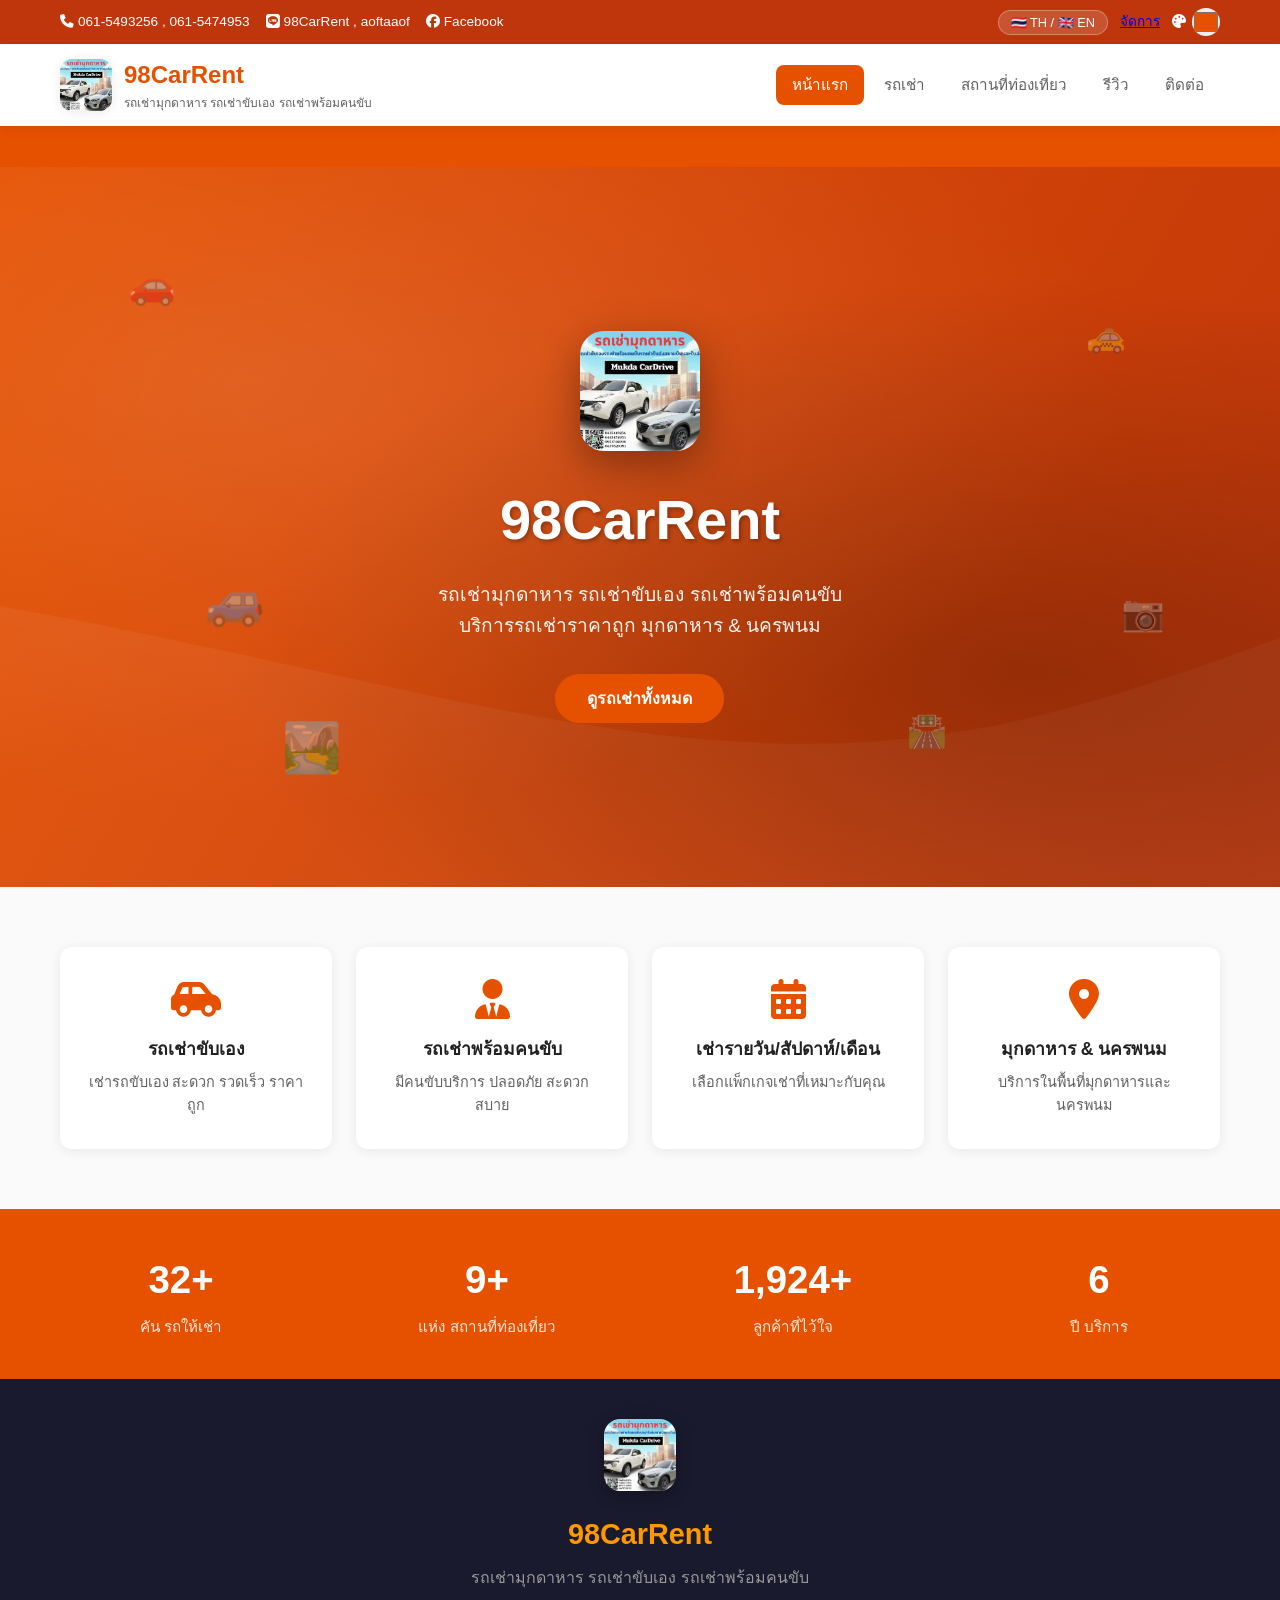
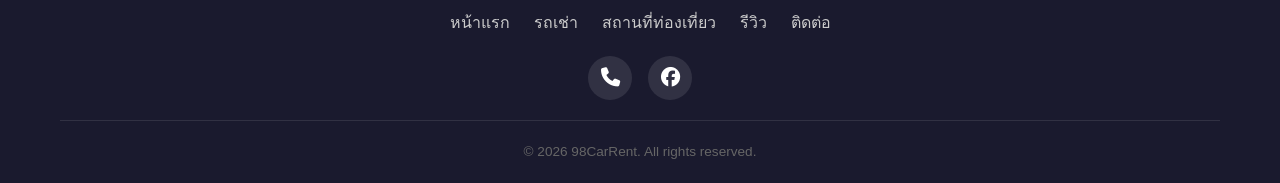
==== index.html @ f1bcce29 "Fix Google Maps embed (invalid pb) - use output=embed format" ====
<!DOCTYPE html>
<html lang="th">
<head>
    <meta charset="UTF-8">
    <meta name="viewport" content="width=device-width, initial-scale=1.0">
    <title>98CarRent - รถเช่ามุกดาหาร</title>
    <link rel="icon" href="logo.jpg" type="image/jpeg">
    <link rel="stylesheet" href="style.css">
    <link rel="stylesheet" href="https://cdnjs.cloudflare.com/ajax/libs/font-awesome/6.5.0/css/all.min.css">
</head>
<body>
    <!-- Top Bar -->
    <div class="top-bar">
        <div class="top-bar-inner">
            <div class="top-contact">
                <span><i class="fas fa-phone"></i> 061-5493256 , 061-5474953</span>
                <span><i class="fab fa-line"></i> 98CarRent , aoftaaof</span>
                <a href="https://www.facebook.com/profile.php?id=100066806268712" target="_blank"><i class="fab fa-facebook"></i> Facebook</a>
            </div>
            <div class="top-controls">
                <button id="langBtn" onclick="toggleLang()">🇹🇭 TH / 🇬🇧 EN</button>
                <a href="admin.html" class="admin-link" data-i18n="admin_link"><i class="fas fa-lock"></i> <span data-i18n="admin_link_text">จัดการ</span></a>
                <div class="theme-picker">
                    <label><i class="fas fa-palette"></i></label>
                    <input type="color" id="themeColor" value="#e65100" onchange="changeTheme(this.value)">
                </div>
            </div>
        </div>
    </div>

    <!-- Header -->
    <header class="main-header">
        <div class="header-inner">
            <div class="logo">
                <img src="logo หน้าเว็บ.jpg" alt="98CarRent Logo" class="logo-img">
                <div>
                    <h1>98CarRent</h1>
                    <p data-i18n="subtitle">รถเช่ามุกดาหาร รถเช่าขับเอง รถเช่าพร้อมคนขับ</p>
                </div>
            </div>
            <nav class="main-nav" id="mainNav">
                <a href="#home" class="active" data-i18n="nav_home">หน้าแรก</a>
                <a href="#gallery" data-i18n="nav_gallery">รถเช่า</a>
                <a href="#tourism" data-i18n="nav_tourism">สถานที่ท่องเที่ยว</a>
                <a href="#review" data-i18n="nav_review">รีวิว</a>
                <a href="#contact" data-i18n="nav_contact">ติดต่อ</a>
            </nav>
            <button class="hamburger" id="hamburger" onclick="toggleMenu()">
                <i class="fas fa-bars"></i>
            </button>
        </div>
    </header>

    <!-- Ticker -->
    <div class="ticker">
        <div class="ticker-track">
            <span data-i18n="ticker1">🚗 เช่ารถรายวัน เริ่มต้นเพียง ฿600</span>
            <span data-i18n="ticker2">📍 รับ-ส่งรถ ทั้งมุกดาหารและนครพนม</span>
            <span data-i18n="ticker3">📞 โทร: 061-5493256, 061-5474953</span>
            <span data-i18n="ticker4">📱 Line: 98CarRent, aoftaaof</span>
            <span data-i18n="ticker5">⭐ บริการดี ราคาเป็นกันเอง</span>
            <span data-i18n="ticker1">🚗 เช่ารถรายวัน เริ่มต้นเพียง ฿600</span>
            <span data-i18n="ticker2">📍 รับ-ส่งรถ ทั้งมุกดาหารและนครพนม</span>
            <span data-i18n="ticker3">📞 โทร: 061-5493256, 061-5474953</span>
            <span data-i18n="ticker4">📱 Line: 98CarRent, aoftaaof</span>
            <span data-i18n="ticker5">⭐ บริการดี ราคาเป็นกันเอง</span>
        </div>
    </div>

    <!-- Main Content -->
    <main>
        <!-- HOME -->
        <section id="home" class="page active">
            <div class="hero">
                <div class="hero-overlay"></div>
                <div class="hero-float" aria-hidden="true">
                    <span class="float f1">🚗</span>
                    <span class="float f2">🚙</span>
                    <span class="float f3">🚕</span>
                    <span class="float f4">🏞️</span>
                    <span class="float f5">📷</span>
                    <span class="float f6">🛣️</span>
                </div>
                <div class="hero-content">
                    <img src="logo หน้าเว็บ.jpg" alt="98CarRent" class="hero-logo">
                    <h2 data-i18n="hero_title">98CarRent</h2>
                    <p data-i18n="hero_desc">รถเช่ามุกดาหาร รถเช่าขับเอง รถเช่าพร้อมคนขับ<br>บริการรถเช่าราคาถูก มุกดาหาร & นครพนม</p>
                    <a href="#gallery" class="btn btn-primary btn-pulse" data-i18n="hero_btn">ดูรถเช่าทั้งหมด</a>
                </div>
            </div>
            <div class="features">
                <div class="feature-card">
                    <i class="fas fa-car-side"></i>
                    <h3 data-i18n="feat1_title">รถเช่าขับเอง</h3>
                    <p data-i18n="feat1_desc">เช่ารถขับเอง สะดวก รวดเร็ว ราคาถูก</p>
                </div>
                <div class="feature-card">
                    <i class="fas fa-user-tie"></i>
                    <h3 data-i18n="feat2_title">รถเช่าพร้อมคนขับ</h3>
                    <p data-i18n="feat2_desc">มีคนขับบริการ ปลอดภัย สะดวกสบาย</p>
                </div>
                <div class="feature-card">
                    <i class="fas fa-calendar-alt"></i>
                    <h3 data-i18n="feat3_title">เช่ารายวัน/สัปดาห์/เดือน</h3>
                    <p data-i18n="feat3_desc">เลือกแพ็กเกจเช่าที่เหมาะกับคุณ</p>
                </div>
                <div class="feature-card">
                    <i class="fas fa-map-marker-alt"></i>
                    <h3 data-i18n="feat4_title">มุกดาหาร & นครพนม</h3>
                    <p data-i18n="feat4_desc">บริการในพื้นที่มุกดาหารและนครพนม</p>
                </div>
            </div>
            <div class="stats-section reveal">
                <div class="stats-inner">
                    <div class="stat">
                        <h3><span class="counter" data-target="50">0</span>+</h3>
                        <p data-i18n="stats_cars">คัน รถให้เช่า</p>
                    </div>
                    <div class="stat">
                        <h3><span class="counter" data-target="15">0</span>+</h3>
                        <p data-i18n="stats_places">แห่ง สถานที่ท่องเที่ยว</p>
                    </div>
                    <div class="stat">
                        <h3><span class="counter" data-target="3000">0</span>+</h3>
                        <p data-i18n="stats_customers">ลูกค้าที่ไว้ใจ</p>
                    </div>
                    <div class="stat">
                        <h3><span class="counter" data-target="10">0</span></h3>
                        <p data-i18n="stats_years">ปี บริการ</p>
                    </div>
                </div>
            </div>
        </section>

        <!-- CAR GALLERY -->
        <section id="gallery" class="page">
            <div class="section-header">
                <h2 data-i18n="gallery_title">🚗 รถเช่าของเรา</h2>
                <p data-i18n="gallery_sub">เลือกรถเช่าที่ต้องการ ทั้งรายวัน รายสัปดาห์ รายเดือน</p>
            </div>
            <div class="gallery-grid" id="carGallery"></div>
        </section>

        <!-- TOURISM -->
        <section id="tourism" class="page">
            <div class="section-header">
                <h2 data-i18n="tourism_title">🗺️ สถานที่ท่องเที่ยว</h2>
                <div class="tourism-tabs">
                    <button class="tab-btn active" onclick="filterTourism('mukdahan')" data-i18n="tab_mukdahan">มุกดาหาร</button>
                    <button class="tab-btn" onclick="filterTourism('nakhonphanom')" data-i18n="tab_nakhonphanom">นครพนม</button>
                    <button class="tab-btn" onclick="filterTourism('all')" data-i18n="filter_all">ทั้งหมด</button>
                </div>
            </div>
            <div class="tourism-grid" id="tourismGrid"></div>
        </section>

        <!-- REVIEW -->
        <section id="review" class="page">
            <div class="section-header">
                <h2 data-i18n="review_title">⭐ รีวิวจากลูกค้า</h2>
                <p data-i18n="review_sub">ความคิดเห็นจากลูกค้าที่ใช้บริการ</p>
            </div>
            <div class="review-grid" id="reviewGrid"></div>
        </section>

        <!-- CONTACT -->
        <section id="contact" class="page">
            <div class="section-header">
                <h2 data-i18n="contact_title">📞 ติดต่อเรา</h2>
            </div>
            <div class="contact-grid">
                <div class="contact-card">
                    <i class="fas fa-phone-alt"></i>
                    <h3 data-i18n="contact_phone">โทรศัพท์</h3>
                    <a href="tel:0615493256">061-5493256</a>
                    <a href="tel:0615474953">061-5474953</a>
                </div>
                <div class="contact-card">
                    <i class="fab fa-line"></i>
                    <h3>LINE</h3>
                    <p>98CarRent</p>
                    <p>aoftaaof</p>
                </div>
                <div class="contact-card">
                    <i class="fab fa-facebook"></i>
                    <h3>Facebook</h3>
                    <a href="https://www.facebook.com/profile.php?id=100066806268712" target="_blank">98CarRent</a>
                </div>
                <div class="contact-card">
                    <i class="fas fa-map-marker-alt"></i>
                    <h3 data-i18n="contact_address">ที่อยู่</h3>
                    <p data-i18n="contact_address_detail">จังหวัดมุกดาหาร, ประเทศไทย</p>
                    <p>16.5423178, 104.7060475</p>
                </div>
            </div>
            <div class="contact-map">
                <iframe 
                    src="https://maps.google.com/maps?q=16.542317837821425,104.7060474693089&z=15&output=embed" 
                    width="100%" height="400" style="border:0; border-radius: 12px;" allowfullscreen="" loading="lazy">
                </iframe>
            </div>
        </section>
    </main>

    <!-- Footer -->
    <footer>
        <div class="footer-inner">
            <div class="footer-brand">
                <img src="logo หน้าเว็บ.jpg" alt="98CarRent Logo" class="footer-logo">
                <h3>98CarRent</h3>
                <p data-i18n="footer_desc">รถเช่ามุกดาหาร รถเช่าขับเอง รถเช่าพร้อมคนขับ</p>
            </div>
            <div class="footer-links">
                <a href="#home" data-i18n="nav_home">หน้าแรก</a>
                <a href="#gallery" data-i18n="nav_gallery">รถเช่า</a>
                <a href="#tourism" data-i18n="nav_tourism">สถานที่ท่องเที่ยว</a>
                <a href="#review" data-i18n="nav_review">รีวิว</a>
                <a href="#contact" data-i18n="nav_contact">ติดต่อ</a>
            </div>
            <div class="footer-social">
                <a href="tel:0615493256"><i class="fas fa-phone"></i></a>
                <a href="https://www.facebook.com/profile.php?id=100066806268712" target="_blank"><i class="fab fa-facebook"></i></a>
            </div>
            <p class="footer-copy">&copy; 2026 98CarRent. All rights reserved.</p>
        </div>
    </footer>

    <button id="backToTop" title="Back to top"><i class="fas fa-arrow-up"></i></button>
    <div id="toastBox"></div>

    <!-- Booking Modal -->
    <div class="modal-overlay" id="bookingModal">
        <div class="modal booking-modal">
            <div class="modal-header">
                <h3 data-i18n="booking_title">📞 จองรถ</h3>
                <button class="close-btn" onclick="closeBooking()">&times;</button>
            </div>
            <div class="booking-content">
                <p class="booking-car" id="bookingCarName"></p>
                <p data-i18n="booking_note">ติดต่อเราเพื่อจองรถได้เลยครับ ทีมงานพร้อมให้บริการทุกวัน</p>
                <div class="booking-contact">
                    <a href="tel:0615493256" class="booking-item"><i class="fas fa-phone-alt"></i> <div><strong>061-5493256</strong><span data-i18n="booking_call">โทรจอง</span></div></a>
                    <a href="tel:0615474953" class="booking-item"><i class="fas fa-phone-alt"></i> <div><strong>061-5474953</strong><span data-i18n="booking_call">โทรจอง</span></div></a>
                    <a href="https://line.me/ti/p/~98CarRent" target="_blank" class="booking-item"><i class="fab fa-line"></i> <div><strong>98CarRent</strong><span>LINE</span></div></a>
                    <a href="https://line.me/ti/p/~aoftaaof" target="_blank" class="booking-item"><i class="fab fa-line"></i> <div><strong>aoftaaof</strong><span>LINE</span></div></a>
                    <a href="https://www.facebook.com/profile.php?id=100066806268712" target="_blank" class="booking-item"><i class="fab fa-facebook"></i> <div><strong>98CarRent</strong><span>Facebook</span></div></a>
                </div>
            </div>
        </div>
    </div>

    <script src="script.js"></script>
</body>
</html>
---- style.css ----
:root {
    --primary: #e65100;
    --primary-dark: #bf360c;
    --primary-light: #ff9800;
    --bg: #fafafa;
    --bg2: #ffffff;
    --text: #212121;
    --text2: #616161;
    --card-bg: #ffffff;
    --shadow: 0 2px 12px rgba(0,0,0,0.08);
    --shadow-hover: 0 8px 30px rgba(0,0,0,0.12);
    --radius: 12px;
    --transition: all 0.3s ease;
}

* {
    margin: 0;
    padding: 0;
    box-sizing: border-box;
}

html {
    scroll-behavior: smooth;
    font-size: 16px;
}

body {
    font-family: 'Segoe UI', Tahoma, Geneva, Verdana, sans-serif;
    background: var(--bg);
    color: var(--text);
    line-height: 1.6;
    overflow-x: hidden;
}

/* TOP BAR */
.top-bar {
    background: var(--primary-dark);
    color: #fff;
    padding: 8px 0;
    font-size: 0.85rem;
}
.top-bar-inner {
    max-width: 1200px;
    margin: 0 auto;
    padding: 0 20px;
    display: flex;
    justify-content: space-between;
    align-items: center;
    flex-wrap: wrap;
    gap: 8px;
}
.top-contact {
    display: flex;
    gap: 16px;
    flex-wrap: wrap;
}
.top-contact a, .top-contact span {
    color: #fff;
    text-decoration: none;
    display: flex;
    align-items: center;
    gap: 4px;
}
.top-controls {
    display: flex;
    align-items: center;
    gap: 12px;
}
.top-controls button {
    background: rgba(255,255,255,0.15);
    color: #fff;
    border: 1px solid rgba(255,255,255,0.3);
    padding: 4px 12px;
    border-radius: 20px;
    cursor: pointer;
    font-size: 0.8rem;
    transition: var(--transition);
}
.top-controls button:hover {
    background: rgba(255,255,255,0.3);
}
.theme-picker {
    display: flex;
    align-items: center;
    gap: 6px;
    color: #fff;
}
.theme-picker input[type="color"] {
    width: 28px;
    height: 28px;
    border: none;
    border-radius: 50%;
    cursor: pointer;
    padding: 0;
}

/* HEADER */
.main-header {
    background: var(--bg2);
    box-shadow: var(--shadow);
    position: sticky;
    top: 0;
    z-index: 1000;
}
.header-inner {
    max-width: 1200px;
    margin: 0 auto;
    padding: 12px 20px;
    display: flex;
    justify-content: space-between;
    align-items: center;
}
.logo {
    display: flex;
    align-items: center;
    gap: 12px;
    text-decoration: none;
    color: var(--primary);
}
.logo-img {
    width: 52px;
    height: 52px;
    object-fit: cover;
    border-radius: 12px;
    box-shadow: var(--shadow);
}
.logo i {
    font-size: 2rem;
}
.logo h1 {
    font-size: 1.5rem;
    font-weight: 800;
    color: var(--primary);
}
.logo p {
    font-size: 0.75rem;
    color: var(--text2);
}
.main-nav {
    display: flex;
    gap: 4px;
}
.main-nav a {
    text-decoration: none;
    color: var(--text2);
    padding: 8px 16px;
    border-radius: 8px;
    font-weight: 500;
    transition: var(--transition);
    font-size: 0.95rem;
}
.main-nav a:hover, .main-nav a.active {
    background: var(--primary);
    color: #fff;
}
.hamburger {
    display: none;
    background: none;
    border: none;
    font-size: 1.5rem;
    cursor: pointer;
    color: var(--primary);
}

/* HERO */
.hero {
    position: relative;
    height: 80vh;
    min-height: 420px;
    background: linear-gradient(120deg, var(--primary) 0%, var(--primary-dark) 40%, #1a1a2e 100%);
    background-size: 250% 250%;
    animation: heroShift 16s ease infinite;
    display: flex;
    align-items: center;
    justify-content: center;
    overflow: hidden;
}
@keyframes heroShift {
    0% { background-position: 0% 50%; }
    50% { background-position: 100% 50%; }
    100% { background-position: 0% 50%; }
}
.hero-overlay {
    position: absolute;
    inset: 0;
    background: radial-gradient(ellipse at 20% 30%, rgba(255,255,255,0.12), transparent 60%),
                radial-gradient(ellipse at 80% 70%, rgba(0,0,0,0.25), transparent 55%);
}
.hero-float {
    position: absolute;
    inset: 0;
    overflow: hidden;
    pointer-events: none;
}
.float {
    position: absolute;
    font-size: 2.4rem;
    opacity: 0.35;
    animation: floatY 8s ease-in-out infinite;
}
.f1 { top: 12%; left: 10%; animation-duration: 9s; }
.f2 { top: 55%; left: 16%; font-size: 3rem; animation-duration: 11s; animation-delay: 0.5s; }
.f3 { top: 20%; right: 12%; font-size: 2rem; animation-duration: 7s; animation-delay: 1s; }
.f4 { bottom: 14%; left: 22%; font-size: 3rem; animation-duration: 10s; animation-delay: 0.3s; }
.f5 { top: 58%; right: 9%; font-size: 2.2rem; animation-duration: 8.5s; animation-delay: 1.5s; }
.f6 { bottom: 18%; right: 26%; font-size: 2rem; animation-duration: 12s; animation-delay: 0.8s; }
@keyframes floatY {
    0%, 100% { transform: translateY(0) rotate(-6deg); }
    50% { transform: translateY(-26px) rotate(6deg); }
}
.hero-logo {
    width: 120px;
    height: 120px;
    border-radius: 24px;
    object-fit: cover;
    margin-bottom: 16px;
    box-shadow: 0 12px 40px rgba(0,0,0,0.35);
    animation: heroLogo 3s ease-in-out infinite;
}
@keyframes heroLogo {
    0%, 100% { transform: translateY(0) scale(1); }
    50% { transform: translateY(-10px) scale(1.05); }
}
.btn-pulse {
    animation: pulseRing 2s infinite;
}
@keyframes pulseRing {
    0% { box-shadow: 0 0 0 0 rgba(255,255,255,0.45); }
    70% { box-shadow: 0 0 0 18px rgba(255,255,255,0); }
    100% { box-shadow: 0 0 0 0 rgba(255,255,255,0); }
}
.hero::before {
    content: '';
    position: absolute;
    inset: 0;
    background: url('data:image/svg+xml,<svg xmlns="http://www.w3.org/2000/svg" viewBox="0 0 1440 320"><path fill="rgba(255,255,255,0.05)" d="M0,224L48,213.3C96,203,192,181,288,181.3C384,181,480,203,576,224C672,245,768,267,864,250.7C960,235,1056,181,1152,165.3C1248,149,1344,171,1392,181.3L1440,192L1440,320L1392,320C1344,320,1248,320,1152,320C1056,320,960,320,864,320C768,320,672,320,576,320C480,320,384,320,288,320C192,320,96,320,48,320L0,320Z"></path></svg>') no-repeat bottom;
    background-size: cover;
}
.hero-content {
    position: relative;
    z-index: 1;
    text-align: center;
    color: #fff;
    padding: 0 20px;
}
.hero-content h2 {
    font-size: 3.5rem;
    font-weight: 900;
    margin-bottom: 16px;
    text-shadow: 2px 2px 4px rgba(0,0,0,0.3);
}
.hero-content p {
    font-size: 1.2rem;
    margin-bottom: 32px;
    opacity: 0.95;
}

/* BUTTONS */
.btn {
    display: inline-block;
    padding: 12px 32px;
    border-radius: 30px;
    text-decoration: none;
    font-weight: 600;
    cursor: pointer;
    border: none;
    transition: var(--transition);
    font-size: 1rem;
}
.btn-primary {
    background: var(--primary);
    color: #fff;
}
.btn-primary:hover {
    background: var(--primary-dark);
    transform: translateY(-2px);
    box-shadow: 0 6px 20px rgba(230,81,0,0.3);
}
.btn-danger {
    background: #e53935;
    color: #fff;
}
.btn-danger:hover {
    background: #c62828;
}
.btn-small {
    padding: 6px 16px;
    font-size: 0.85rem;
}

/* FEATURES */
.features {
    max-width: 1200px;
    margin: 0 auto;
    padding: 60px 20px 20px;
    display: grid;
    grid-template-columns: repeat(auto-fit, minmax(250px, 1fr));
    gap: 24px;
}
.feature-card {
    background: var(--card-bg);
    border-radius: var(--radius);
    padding: 32px 24px;
    text-align: center;
    box-shadow: var(--shadow);
    transition: var(--transition);
}
.feature-card:hover {
    transform: translateY(-4px);
    box-shadow: var(--shadow-hover);
}
.feature-card i {
    font-size: 2.5rem;
    color: var(--primary);
    margin-bottom: 16px;
}
.feature-card h3 {
    font-size: 1.1rem;
    margin-bottom: 8px;
}
.feature-card p {
    color: var(--text2);
    font-size: 0.9rem;
}

/* SECTIONS */
.page {
    display: none;
    min-height: 60vh;
}
.page.active {
    display: block;
    animation: fadeIn 0.4s ease;
}
@keyframes fadeIn {
    from { opacity: 0; transform: translateY(10px); }
    to { opacity: 1; transform: translateY(0); }
}

.section-header {
    text-align: center;
    padding: 50px 20px 30px;
}
.section-header h2 {
    font-size: 2rem;
    margin-bottom: 8px;
    color: var(--primary);
}
.section-header p {
    color: var(--text2);
}

/* FILTER BAR */
.filter-bar, .tourism-tabs {
    display: flex;
    justify-content: center;
    gap: 8px;
    padding: 0 20px 30px;
    flex-wrap: wrap;
}
.filter-btn, .tab-btn {
    padding: 8px 24px;
    border: 2px solid var(--primary);
    background: transparent;
    color: var(--primary);
    border-radius: 30px;
    cursor: pointer;
    font-weight: 500;
    transition: var(--transition);
}
.filter-btn.active, .tab-btn.active {
    background: var(--primary);
    color: #fff;
}

/* GALLERY GRID */
.gallery-grid, .tourism-grid, .review-grid {
    max-width: 1200px;
    margin: 0 auto;
    padding: 0 20px 40px;
    display: grid;
    grid-template-columns: repeat(auto-fill, minmax(300px, 1fr));
    gap: 24px;
}

/* CAR GROUP */
.car-group {
    grid-column: 1 / -1;
    margin-bottom: 8px;
}
.car-group-header {
    display: flex;
    align-items: center;
    gap: 8px;
    margin-bottom: 16px;
    padding: 12px 20px;
    background: var(--primary);
    color: #fff;
    border-radius: var(--radius);
    box-shadow: var(--shadow);
}
.car-group-header i {
    font-size: 1.2rem;
}
.car-group-header h3 {
    font-size: 1.1rem;
    margin: 0;
}
.car-group-grid {
    display: grid;
    grid-template-columns: repeat(auto-fill, minmax(300px, 1fr));
    gap: 24px;
}
.car-group-grid .car-card {
    margin-bottom: 0;
}

/* CAR CARD */
.car-card {
    background: var(--card-bg);
    border-radius: var(--radius);
    overflow: hidden;
    box-shadow: var(--shadow);
    transition: var(--transition);
    position: relative;
}
.car-card:hover {
    transform: translateY(-4px);
    box-shadow: var(--shadow-hover);
}
.car-card img {
    width: 100%;
    height: 220px;
    object-fit: cover;
}
.car-card .car-info {
    padding: 20px;
}
.car-card h3 {
    font-size: 1.1rem;
    margin-bottom: 6px;
}
.car-card p {
    color: var(--text2);
    font-size: 0.9rem;
    margin-bottom: 12px;
}

/* PRICE ROW */
.price-row {
    display: grid;
    grid-template-columns: repeat(3, 1fr);
    gap: 8px;
    margin-bottom: 12px;
}
.price-box {
    background: var(--bg);
    border: 2px solid #eee;
    border-radius: 10px;
    padding: 10px 6px;
    text-align: center;
    display: flex;
    flex-direction: column;
    gap: 2px;
    transition: var(--transition);
}
.price-box:hover {
    transform: translateY(-3px);
    border-color: var(--primary);
    box-shadow: 0 6px 16px rgba(0,0,0,0.08);
}
.price-box i {
    color: var(--primary);
    font-size: 0.95rem;
}
.price-box .price-label {
    font-size: 0.72rem;
    color: var(--text2);
    font-weight: 500;
}
.price-box .price-value {
    font-size: 1rem;
    font-weight: 800;
    color: var(--primary);
}
.price-box.price-daily { border-left: 4px solid #2e7d32; }
.price-box.price-weekly { border-left: 4px solid #1565c0; }
.price-box.price-monthly { border-left: 4px solid var(--primary); }

/* BOOK BUTTON */
.btn-book {
    width: 100%;
    justify-content: center;
    display: flex;
    align-items: center;
    gap: 6px;
}

/* BOOKING MODAL */
.booking-modal {
    max-width: 440px;
}
.booking-car {
    font-size: 1.2rem;
    font-weight: 700;
    color: var(--primary);
    margin-bottom: 8px;
    text-align: center;
}
.booking-content p {
    color: var(--text2);
    font-size: 0.9rem;
    text-align: center;
    margin-bottom: 20px;
}
.booking-contact {
    display: flex;
    flex-direction: column;
    gap: 10px;
}
.booking-item {
    display: flex;
    align-items: center;
    gap: 14px;
    padding: 12px 16px;
    border-radius: 12px;
    background: var(--bg);
    text-decoration: none;
    color: var(--text);
    transition: var(--transition);
    border: 2px solid transparent;
}
.booking-item:hover {
    border-color: var(--primary);
    transform: translateX(4px);
    box-shadow: var(--shadow);
}
.booking-item i {
    font-size: 1.4rem;
    color: var(--primary);
    width: 32px;
    text-align: center;
}
.booking-item strong {
    display: block;
    font-size: 1rem;
}
.booking-item span {
    font-size: 0.8rem;
    color: var(--text2);
}

/* ADMIN PRICE FIELDS */
.price-fields {
    display: grid;
    grid-template-columns: 1fr 1fr 1fr;
    gap: 8px;
}
@media (max-width: 600px) {
    .price-fields {
        grid-template-columns: 1fr;
    }
}
.car-price {
    font-size: 1.3rem;
    font-weight: 700;
    color: var(--primary);
}
.car-period-badge {
    display: inline-block;
    padding: 4px 12px;
    border-radius: 20px;
    font-size: 0.75rem;
    font-weight: 600;
    margin-top: 8px;
}
.badge-daily { background: #e8f5e9; color: #2e7d32; }
.badge-weekly { background: #e3f2fd; color: #1565c0; }
.badge-monthly { background: #fff3e0; color: #e65100; }
.badge-driver { background: #fce4ec; color: #c62828; margin-left: 4px; }

.car-actions {
    position: absolute;
    top: 12px;
    right: 12px;
    display: flex;
    gap: 6px;
    opacity: 0;
    transition: var(--transition);
}
.car-card:hover .car-actions {
    opacity: 1;
}
.car-actions button {
    width: 34px;
    height: 34px;
    border-radius: 50%;
    border: none;
    cursor: pointer;
    font-size: 0.85rem;
    display: flex;
    align-items: center;
    justify-content: center;
    transition: var(--transition);
}
.car-actions .edit-btn {
    background: rgba(255,255,255,0.9);
    color: var(--primary);
}
.car-actions .delete-btn {
    background: rgba(229,57,53,0.9);
    color: #fff;
}

/* TOURISM CARD */
.tourism-card {
    background: var(--card-bg);
    border-radius: var(--radius);
    overflow: hidden;
    box-shadow: var(--shadow);
    transition: var(--transition);
    position: relative;
}
.tourism-card:hover {
    transform: translateY(-4px);
    box-shadow: var(--shadow-hover);
}
.tourism-card img {
    width: 100%;
    height: 220px;
    object-fit: cover;
}
.tourism-card .tourism-info {
    padding: 20px;
}
.tourism-card h3 {
    font-size: 1.1rem;
    margin-bottom: 6px;
}
.tourism-card p {
    color: var(--text2);
    font-size: 0.9rem;
}
.tourism-location {
    display: inline-flex;
    align-items: center;
    gap: 4px;
    color: var(--primary);
    font-size: 0.85rem;
    margin-top: 8px;
    cursor: pointer;
    text-decoration: none;
}
.tourism-location:hover {
    text-decoration: underline;
}
.tourism-province-badge {
    display: inline-block;
    padding: 4px 12px;
    border-radius: 20px;
    font-size: 0.75rem;
    font-weight: 600;
    margin-top: 8px;
}
.province-mukdahan { background: #e8f5e9; color: #2e7d32; }
.province-nakhonphanom { background: #e3f2fd; color: #1565c0; }

.tourism-actions {
    position: absolute;
    top: 12px;
    right: 12px;
    display: flex;
    gap: 6px;
    opacity: 0;
    transition: var(--transition);
}
.tourism-card:hover .tourism-actions {
    opacity: 1;
}
.tourism-actions button {
    width: 34px;
    height: 34px;
    border-radius: 50%;
    border: none;
    cursor: pointer;
    font-size: 0.85rem;
    display: flex;
    align-items: center;
    justify-content: center;
    transition: var(--transition);
}
.tourism-actions .edit-btn {
    background: rgba(255,255,255,0.9);
    color: var(--primary);
}
.tourism-actions .delete-btn {
    background: rgba(229,57,53,0.9);
    color: #fff;
}

/* REVIEW CARD */
.review-card {
    background: var(--card-bg);
    border-radius: var(--radius);
    padding: 24px;
    box-shadow: var(--shadow);
    position: relative;
    transition: var(--transition);
}
.review-card:hover {
    transform: translateY(-4px);
    box-shadow: var(--shadow-hover);
}
.review-stars {
    color: #ffc107;
    font-size: 1.2rem;
    margin-bottom: 8px;
}
.review-card h3 {
    font-size: 1rem;
    margin-bottom: 8px;
}
.review-card p {
    color: var(--text2);
    font-size: 0.9rem;
    line-height: 1.7;
}
.review-card img {
    width: 100%;
    max-height: 200px;
    object-fit: cover;
    border-radius: 8px;
    margin-top: 12px;
}
.review-date {
    font-size: 0.8rem;
    color: #999;
    margin-top: 12px;
}
.review-actions {
    position: absolute;
    top: 12px;
    right: 12px;
    display: flex;
    gap: 6px;
    opacity: 0;
    transition: var(--transition);
}
.review-card:hover .review-actions {
    opacity: 1;
}
.review-actions button {
    width: 34px;
    height: 34px;
    border-radius: 50%;
    border: none;
    cursor: pointer;
    font-size: 0.85rem;
    display: flex;
    align-items: center;
    justify-content: center;
    transition: var(--transition);
}
.review-actions .edit-btn {
    background: rgba(255,255,255,0.9);
    color: var(--primary);
}
.review-actions .delete-btn {
    background: rgba(229,57,53,0.9);
    color: #fff;
}

/* ADD SECTION */
.add-section {
    text-align: center;
    padding: 20px;
}

/* CONTACT */
.contact-grid {
    max-width: 1200px;
    margin: 0 auto;
    padding: 0 20px 40px;
    display: grid;
    grid-template-columns: repeat(auto-fit, minmax(250px, 1fr));
    gap: 24px;
}
.contact-card {
    background: var(--card-bg);
    border-radius: var(--radius);
    padding: 32px 24px;
    text-align: center;
    box-shadow: var(--shadow);
    transition: var(--transition);
}
.contact-card:hover {
    transform: translateY(-4px);
    box-shadow: var(--shadow-hover);
}
.contact-card i {
    font-size: 2rem;
    color: var(--primary);
    margin-bottom: 16px;
}
.contact-card h3 {
    margin-bottom: 12px;
}
.contact-card a {
    display: block;
    color: var(--primary);
    text-decoration: none;
    margin-bottom: 6px;
    font-weight: 500;
}
.contact-card a:hover {
    text-decoration: underline;
}
.contact-card p {
    color: var(--text2);
    margin-bottom: 4px;
}
.contact-map {
    max-width: 1200px;
    margin: 0 auto;
    padding: 0 20px 40px;
}

/* MODAL */
.modal-overlay {
    display: none;
    position: fixed;
    inset: 0;
    background: rgba(0,0,0,0.5);
    z-index: 2000;
    justify-content: center;
    align-items: center;
    padding: 20px;
}
.modal-overlay.show {
    display: flex;
}
.modal {
    background: var(--bg2);
    border-radius: var(--radius);
    padding: 32px;
    width: 100%;
    max-width: 500px;
    max-height: 90vh;
    overflow-y: auto;
    animation: slideUp 0.3s ease;
}
@keyframes slideUp {
    from { transform: translateY(20px); opacity: 0; }
    to { transform: translateY(0); opacity: 1; }
}
.modal-header {
    display: flex;
    justify-content: space-between;
    align-items: center;
    margin-bottom: 20px;
}
.modal-header h3 {
    color: var(--primary);
}
.close-btn {
    background: none;
    border: none;
    font-size: 1.5rem;
    cursor: pointer;
    color: var(--text2);
}
.modal label {
    display: block;
    margin-top: 12px;
    margin-bottom: 4px;
    font-weight: 500;
    font-size: 0.9rem;
}
.modal input[type="text"],
.modal input[type="number"],
.modal input[type="url"],
.modal textarea,
.modal select {
    width: 100%;
    padding: 10px 14px;
    border: 2px solid #e0e0e0;
    border-radius: 8px;
    font-size: 0.95rem;
    transition: var(--transition);
}
.modal input:focus,
.modal textarea:focus,
.modal select:focus {
    border-color: var(--primary);
    outline: none;
}
.modal input[type="file"] {
    padding: 8px 0;
}
.img-preview {
    margin-top: 8px;
}
.img-preview img {
    max-width: 100%;
    max-height: 150px;
    border-radius: 8px;
    object-fit: cover;
}

/* STAR INPUT */
.star-input {
    display: flex;
    gap: 4px;
    font-size: 1.5rem;
    cursor: pointer;
}
.star-input span {
    color: #e0e0e0;
    transition: var(--transition);
}
.star-input span.active {
    color: #ffc107;
}

/* FOOTER */
footer {
    background: #1a1a2e;
    color: #fff;
    padding: 40px 0 20px;
}
.footer-inner {
    max-width: 1200px;
    margin: 0 auto;
    padding: 0 20px;
    text-align: center;
}
.footer-brand h3 {
    font-size: 1.8rem;
    color: var(--primary-light);
    margin-bottom: 8px;
}
.footer-logo {
    width: 72px;
    height: 72px;
    object-fit: cover;
    border-radius: 16px;
    margin-bottom: 12px;
    box-shadow: 0 4px 16px rgba(0,0,0,0.3);
}
.footer-brand p {
    color: #999;
    margin-bottom: 20px;
}
.footer-links {
    display: flex;
    justify-content: center;
    gap: 24px;
    margin-bottom: 20px;
    flex-wrap: wrap;
}
.footer-links a {
    color: #ccc;
    text-decoration: none;
    transition: var(--transition);
}
.footer-links a:hover {
    color: var(--primary-light);
}
.footer-social {
    display: flex;
    justify-content: center;
    gap: 16px;
    margin-bottom: 20px;
}
.footer-social a {
    width: 44px;
    height: 44px;
    border-radius: 50%;
    background: rgba(255,255,255,0.1);
    display: flex;
    align-items: center;
    justify-content: center;
    color: #fff;
    text-decoration: none;
    font-size: 1.2rem;
    transition: var(--transition);
}
.footer-social a:hover {
    background: var(--primary);
}
.footer-copy {
    color: #666;
    font-size: 0.85rem;
    padding-top: 20px;
    border-top: 1px solid rgba(255,255,255,0.1);
}

/* EMPTY STATE */
.empty-state {
    text-align: center;
    padding: 60px 20px;
    color: var(--text2);
    grid-column: 1 / -1;
}
.empty-state i {
    font-size: 3rem;
    margin-bottom: 16px;
    opacity: 0.3;
}
.empty-state p {
    font-size: 1.1rem;
}

/* RESPONSIVE */
@media (max-width: 768px) {
    .top-bar-inner {
        flex-direction: column;
        text-align: center;
    }
    .top-contact {
        flex-direction: column;
        gap: 4px;
    }
    .hamburger {
        display: block;
    }
    .main-nav {
        display: none;
        position: absolute;
        top: 100%;
        left: 0;
        right: 0;
        background: var(--bg2);
        box-shadow: var(--shadow);
        flex-direction: column;
        padding: 12px;
    }
    .main-nav.show {
        display: flex;
    }
    .main-nav a {
        padding: 12px 16px;
    }
    .hero-content h2 {
        font-size: 2.2rem;
    }
    .hero-content p {
        font-size: 1rem;
    }
    .gallery-grid, .tourism-grid, .review-grid {
        grid-template-columns: 1fr;
    }
    .features {
        grid-template-columns: 1fr;
    }
    .contact-grid {
        grid-template-columns: 1fr;
    }
    .modal {
        padding: 20px;
        margin: 10px;
    }
}

@media (max-width: 480px) {
    .hero {
        height: 55vh;
    }
    .hero-content h2 {
        font-size: 1.8rem;
    }
    .section-header h2 {
        font-size: 1.5rem;
    }
}

/* CONFIRM DIALOG */
.confirm-overlay {
    display: none;
    position: fixed;
    inset: 0;
    background: rgba(0,0,0,0.5);
    z-index: 3000;
    justify-content: center;
    align-items: center;
}
.confirm-overlay.show {
    display: flex;
}
.confirm-box {
    background: var(--bg2);
    border-radius: var(--radius);
    padding: 32px;
    text-align: center;
    max-width: 360px;
    width: 90%;
    animation: slideUp 0.3s ease;
}
.confirm-box p {
    margin-bottom: 20px;
    font-size: 1.05rem;
}
.confirm-actions {
    display: flex;
    gap: 12px;
    justify-content: center;
}

/* ========== TICKER ========== */
.ticker {
    background: var(--primary);
    color: #fff;
    overflow: hidden;
    padding: 8px 0;
}
.ticker-track {
    display: inline-flex;
    gap: 64px;
    white-space: nowrap;
    padding-left: 100%;
    animation: tickerMove 30s linear infinite;
}
.ticker:hover .ticker-track {
    animation-play-state: paused;
}
.ticker-track span {
    font-size: 0.9rem;
    font-weight: 500;
}
@keyframes tickerMove {
    0% { transform: translateX(0); }
    100% { transform: translateX(-100%); }
}

/* ========== STATS ========== */
.stats-section {
    background: var(--primary);
    padding: 40px 20px;
    margin-top: 40px;
}
.stats-inner {
    max-width: 1200px;
    margin: 0 auto;
    display: grid;
    grid-template-columns: repeat(auto-fit, minmax(160px, 1fr));
    gap: 24px;
    text-align: center;
}
.stat h3 {
    color: #fff;
    font-size: 2.4rem;
    font-weight: 800;
    margin-bottom: 4px;
}
.stat p {
    color: rgba(255,255,255,0.85);
    font-size: 0.95rem;
}

/* ========== SCROLL REVEAL ========== */
.reveal {
    opacity: 0;
    transform: translateY(30px);
    transition: opacity 0.7s ease, transform 0.7s ease;
}
.reveal.visible {
    opacity: 1;
    transform: none;
}
.section-header, .feature-card, .contact-card, .footer-inner {
    opacity: 0;
    transform: translateY(30px);
    transition: opacity 0.7s ease, transform 0.7s ease;
}
.section-header.visible, .feature-card.visible, .contact-card.visible, .footer-inner.visible {
    opacity: 1;
    transform: none;
}

/* ========== BACK TO TOP ========== */
#backToTop {
    position: fixed;
    bottom: 24px;
    right: 24px;
    width: 50px;
    height: 50px;
    border-radius: 50%;
    background: var(--primary);
    color: #fff;
    border: none;
    font-size: 1.2rem;
    cursor: pointer;
    box-shadow: 0 6px 20px rgba(0,0,0,0.3);
    opacity: 0;
    visibility: hidden;
    transform: translateY(20px);
    transition: all 0.4s ease;
    z-index: 900;
}
#backToTop.show {
    opacity: 1;
    visibility: visible;
    transform: none;
}
#backToTop:hover {
    background: var(--primary-dark);
    transform: translateY(-4px);
}

/* ========== TOAST ========== */
#toastBox {
    position: fixed;
    top: 20px;
    left: 50%;
    transform: translateX(-50%);
    z-index: 5000;
    display: flex;
    flex-direction: column;
    gap: 8px;
    align-items: center;
    pointer-events: none;
}
.toast {
    background: #263238;
    color: #fff;
    padding: 12px 28px;
    border-radius: 30px;
    box-shadow: 0 8px 30px rgba(0,0,0,0.3);
    opacity: 0;
    transform: translateY(-16px) scale(0.9);
    transition: all 0.35s ease;
    font-weight: 600;
    font-size: 0.95rem;
}
.toast.show {
    opacity: 1;
    transform: translateY(0) scale(1);
}

/* ========== CARD EFFECTS ========== */
.car-card img, .tourism-card img {
    transition: transform 0.5s ease;
}
.car-card:hover img, .tourism-card:hover img {
    transform: scale(1.06);
}
@keyframes cardPop {
    from { opacity: 0; transform: translateY(24px) scale(0.97); }
    to { opacity: 1; transform: none; }
}
.car-group-grid > .car-card,
.gallery-grid > .car-card,
.tourism-grid > .tourism-card,
.review-grid > .review-card {
    animation: cardPop 0.5s ease both;
}
.car-group-grid > .car-card:nth-child(2), .gallery-grid > .car-card:nth-child(2),
.tourism-grid > .tourism-card:nth-child(2), .review-grid > .review-card:nth-child(2) { animation-delay: 0.08s; }
.car-group-grid > .car-card:nth-child(3), .gallery-grid > .car-card:nth-child(3),
.tourism-grid > .tourism-card:nth-child(3), .review-grid > .review-card:nth-child(3) { animation-delay: 0.16s; }
.car-group-grid > .car-card:nth-child(4), .gallery-grid > .car-card:nth-child(4),
.tourism-grid > .tourism-card:nth-child(4), .review-grid > .review-card:nth-child(4) { animation-delay: 0.24s; }
.car-group-grid > .car-card:nth-child(5), .gallery-grid > .car-card:nth-child(5),
.tourism-grid > .tourism-card:nth-child(5), .review-grid > .review-card:nth-child(5) { animation-delay: 0.32s; }
.car-group-grid > .car-card:nth-child(6), .gallery-grid > .car-card:nth-child(6),
.tourism-grid > .tourism-card:nth-child(6), .review-grid > .review-card:nth-child(6) { animation-delay: 0.4s; }

/* ========== ADMIN ========== */
body.admin-page {
    background: #f3f6fb;
}
.top-btn {
    background: rgba(255,255,255,0.15);
    color: #fff;
    border: 1px solid rgba(255,255,255,0.3);
    padding: 4px 12px;
    border-radius: 20px;
    cursor: pointer;
    font-size: 0.8rem;
    text-decoration: none;
    display: inline-flex;
    align-items: center;
    gap: 4px;
    transition: var(--transition);
}
.top-btn:hover {
    background: rgba(255,255,255,0.3);
}
.admin-main {
    max-width: 900px;
    margin: 0 auto;
    padding: 30px 16px 60px;
}
.admin-tab-header {
    display: flex;
    justify-content: space-between;
    align-items: center;
    flex-wrap: wrap;
    gap: 12px;
    margin-bottom: 20px;
}
.admin-tab-header h2 {
    font-size: 1.4rem;
    color: var(--primary);
}
.admin-list {
    display: flex;
    flex-direction: column;
    gap: 12px;
}
.admin-item {
    background: var(--card-bg);
    border-radius: var(--radius);
    padding: 12px 16px;
    display: flex;
    align-items: center;
    gap: 16px;
    box-shadow: var(--shadow);
    transition: var(--transition);
}
.admin-item:hover {
    transform: translateX(4px);
    box-shadow: var(--shadow-hover);
}
.admin-item img {
    width: 74px;
    height: 56px;
    object-fit: cover;
    border-radius: 8px;
    flex-shrink: 0;
}
.admin-avatar {
    width: 52px;
    height: 52px;
    border-radius: 50%;
    background: var(--primary);
    color: #fff;
    display: flex;
    align-items: center;
    justify-content: center;
    font-size: 1.4rem;
    font-weight: 700;
    flex-shrink: 0;
}
.admin-item-info {
    flex: 1;
    min-width: 0;
}
.admin-item-info strong {
    display: block;
    font-size: 1rem;
    margin-bottom: 2px;
}
.admin-item-info span {
    display: block;
    color: var(--text2);
    font-size: 0.85rem;
    white-space: nowrap;
    overflow: hidden;
    text-overflow: ellipsis;
}
.admin-item-info em {
    display: block;
    color: var(--primary);
    font-size: 0.8rem;
    margin-top: 4px;
    font-style: normal;
    font-weight: 600;
}
.admin-item-actions {
    display: flex;
    gap: 8px;
    flex-shrink: 0;
}
.admin-item-actions button {
    width: 36px;
    height: 36px;
    border-radius: 8px;
    border: none;
    cursor: pointer;
    font-size: 0.9rem;
    display: flex;
    align-items: center;
    justify-content: center;
    transition: var(--transition);
}
.admin-item-actions .edit-btn {
    background: var(--primary);
    color: #fff;
}
.admin-item-actions .edit-btn:hover { background: var(--primary-dark); }
.admin-item-actions .delete-btn {
    background: #e53935;
    color: #fff;
}
.admin-item-actions .delete-btn:hover { background: #c62828; }
.admin-nav a.active {
    background: var(--primary);
    color: #fff;
}
@media (max-width: 600px) {
    .admin-item {
        flex-wrap: wrap;
    }
    .admin-item-info span {
        white-space: normal;
    }
}
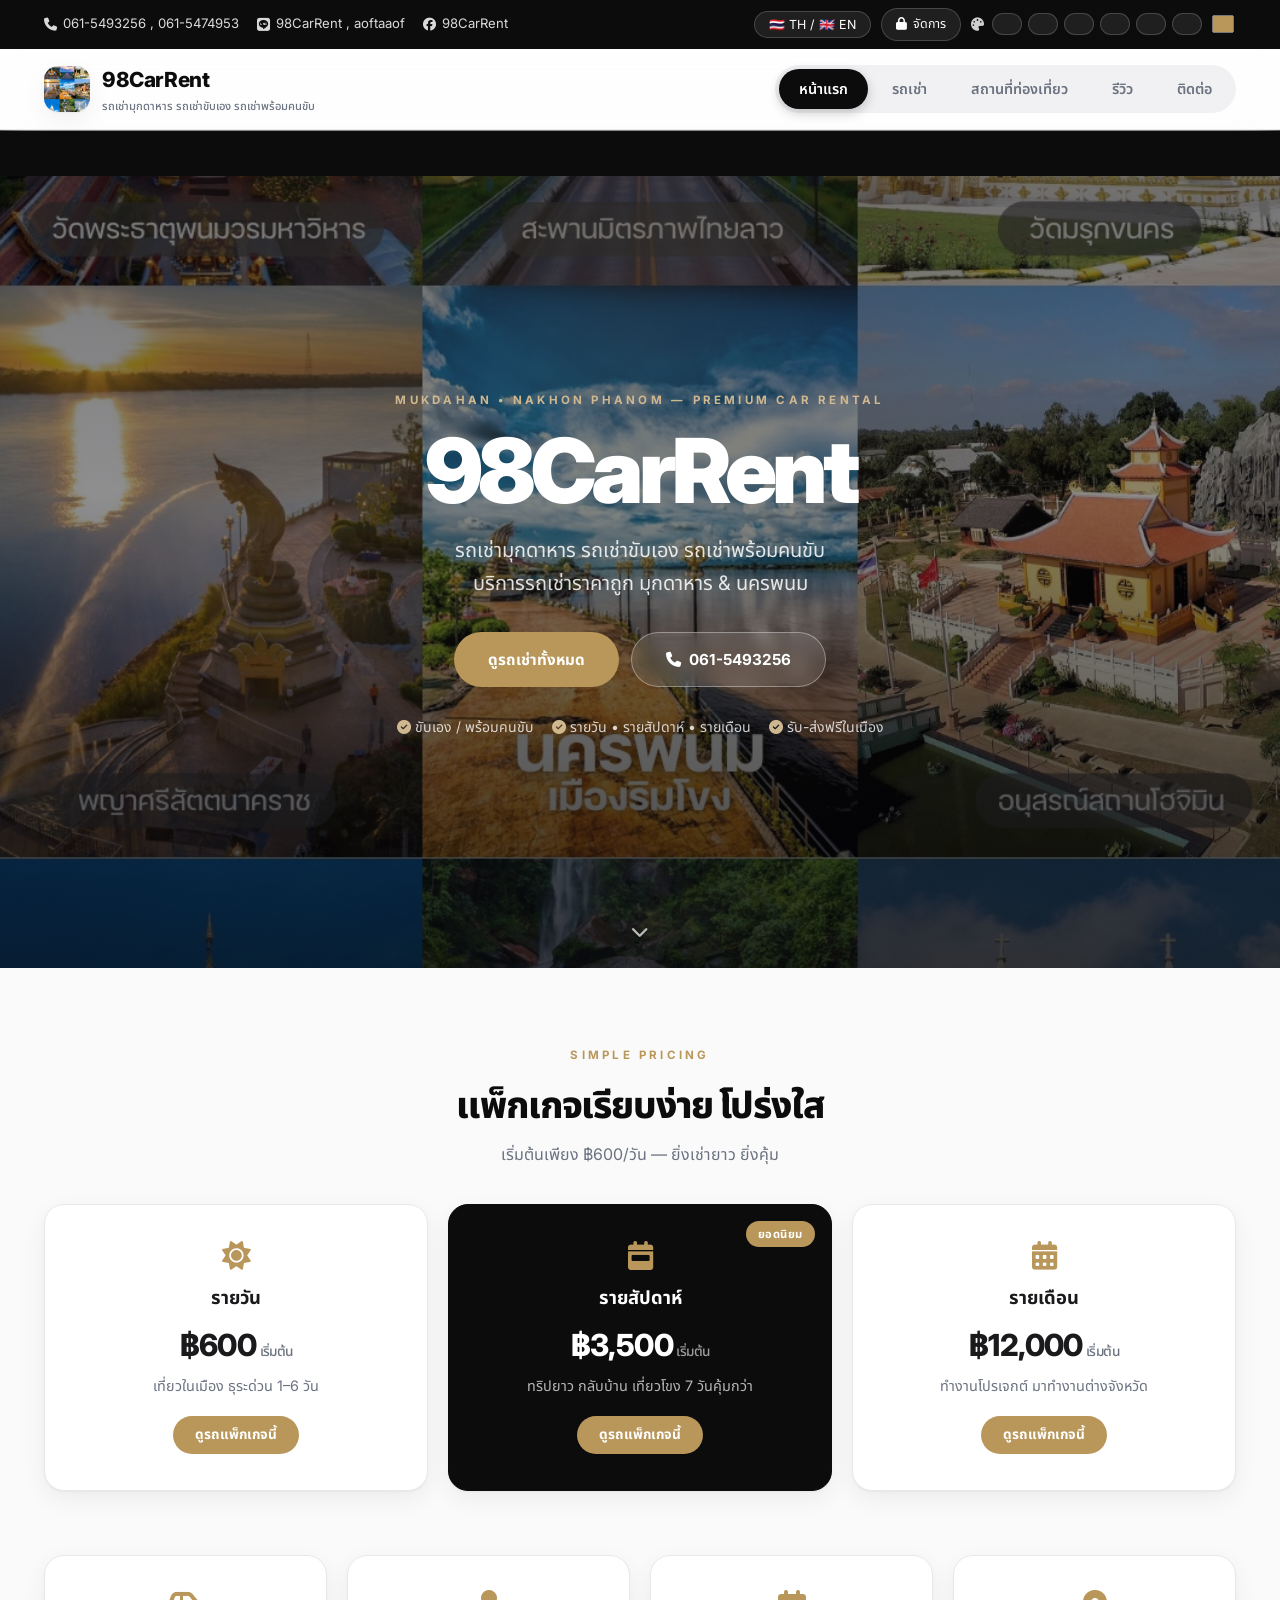
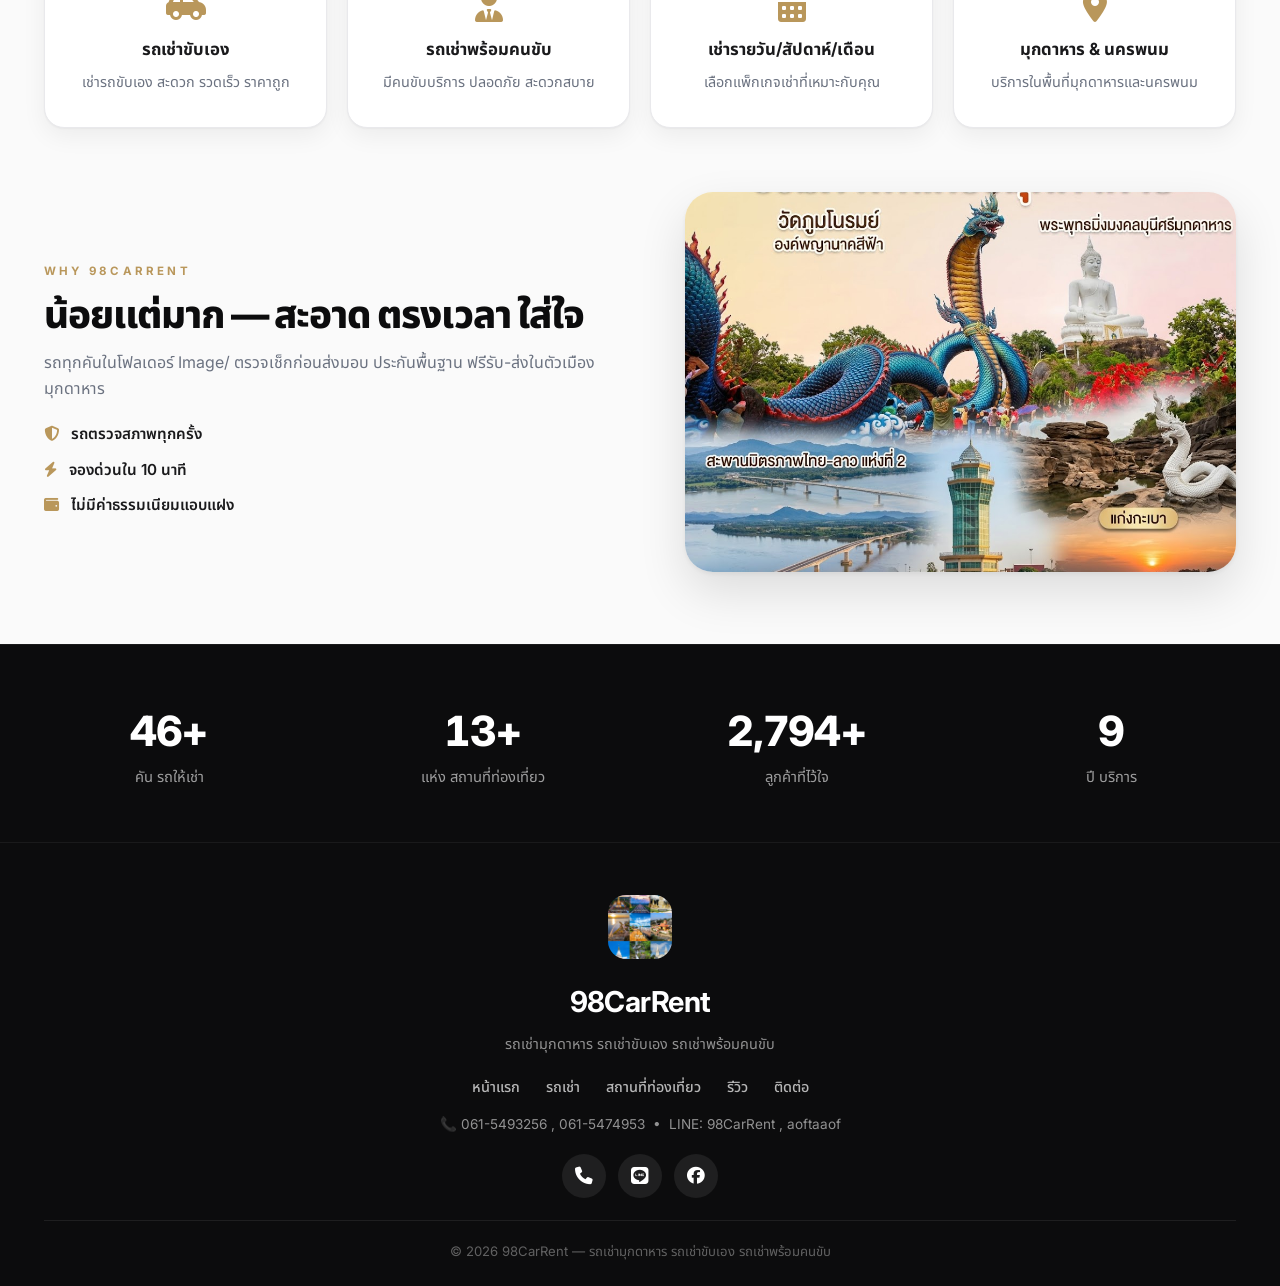
==== commit f1c2916a: "Upgrade to Minimal Luxury theme + filters + presets + public reviews (v6)" ====
--- a/index.html
+++ b/index.html
@@ -3,8 +3,12 @@
 <head>
     <meta charset="UTF-8">
     <meta name="viewport" content="width=device-width, initial-scale=1.0">
-    <title>98CarRent - รถเช่ามุกดาหาร</title>
-    <link rel="icon" href="logo.jpg" type="image/jpeg">
+    <title>98CarRent — รถเช่ามุกดาหาร | รถเช่าขับเอง รถเช่าพร้อมคนขับ</title>
+    <meta name="description" content="รถเช่ามุกดาหาร รถเช่าขับเอง รถเช่าพร้อมคนขับ 98CarRent — เช่ารายวัน รายสัปดาห์ รายเดือน มุกดาหาร & นครพนม">
+    <link rel="icon" href="Image/BG.jpg" type="image/jpeg">
+    <link rel="preconnect" href="https://fonts.googleapis.com">
+    <link rel="preconnect" href="https://fonts.gstatic.com" crossorigin>
+    <link href="https://fonts.googleapis.com/css2?family=Inter:wght@300;400;500;600;700;800;900&family=Noto+Sans+Thai:wght@300;400;500;600;700;800&display=swap" rel="stylesheet">
     <link rel="stylesheet" href="style.css">
     <link rel="stylesheet" href="https://cdnjs.cloudflare.com/ajax/libs/font-awesome/6.5.0/css/all.min.css">
 </head>
@@ -13,16 +17,24 @@
     <div class="top-bar">
         <div class="top-bar-inner">
             <div class="top-contact">
-                <span><i class="fas fa-phone"></i> 061-5493256 , 061-5474953</span>
+                <a href="tel:0615493256"><i class="fas fa-phone"></i> 061-5493256 , 061-5474953</a>
                 <span><i class="fab fa-line"></i> 98CarRent , aoftaaof</span>
-                <a href="https://www.facebook.com/profile.php?id=100066806268712" target="_blank"><i class="fab fa-facebook"></i> Facebook</a>
+                <a href="https://www.facebook.com/profile.php?id=100066806268712" target="_blank" rel="noopener"><i class="fab fa-facebook"></i> 98CarRent</a>
             </div>
             <div class="top-controls">
-                <button id="langBtn" onclick="toggleLang()">🇹🇭 TH / 🇬🇧 EN</button>
-                <a href="admin.html" class="admin-link" data-i18n="admin_link"><i class="fas fa-lock"></i> <span data-i18n="admin_link_text">จัดการ</span></a>
-                <div class="theme-picker">
-                    <label><i class="fas fa-palette"></i></label>
-                    <input type="color" id="themeColor" value="#e65100" onchange="changeTheme(this.value)">
+                <button id="langBtn" onclick="toggleLang()" title="เปลี่ยนภาษา / Switch language">🇹🇭 TH / 🇬🇧 EN</button>
+                <a href="admin.html" class="admin-link"><i class="fas fa-lock"></i> <span data-i18n="admin_link_text">จัดการ</span></a>
+                <div class="theme-picker" title="เปลี่ยนโทนสีเว็บ">
+                    <i class="fas fa-palette"></i>
+                    <div class="swatches">
+                        <button class="swatch" style="--sw:#B9975B" onclick="setThemePreset('#B9975B')" title="Luxury Gold"></button>
+                        <button class="swatch" style="--sw:#111111" onclick="setThemePreset('#111111')" title="Obsidian"></button>
+                        <button class="swatch" style="--sw:#E82127" onclick="setThemePreset('#E82127')" title="Tesla Red"></button>
+                        <button class="swatch" style="--sw:#0EA5E9" onclick="setThemePreset('#0EA5E9')" title="Ocean"></button>
+                        <button class="swatch" style="--sw:#10B981" onclick="setThemePreset('#10B981')" title="Emerald"></button>
+                        <button class="swatch" style="--sw:#6D28D9" onclick="setThemePreset('#6D28D9')" title="Royal"></button>
+                    </div>
+                    <input type="color" id="themeColor" value="#B9975B" onchange="changeTheme(this.value)" title="เลือกสีเอง">
                 </div>
             </div>
         </div>
@@ -31,28 +43,28 @@
     <!-- Header -->
     <header class="main-header">
         <div class="header-inner">
-            <div class="logo">
-                <img src="logo หน้าเว็บ.jpg" alt="98CarRent Logo" class="logo-img">
+            <a class="logo" href="#home" onclick="goPage('home');return false;">
+                <img src="Image/BG.jpg" alt="98CarRent Logo" class="logo-img" onerror="imgErr(this)">
                 <div>
                     <h1>98CarRent</h1>
                     <p data-i18n="subtitle">รถเช่ามุกดาหาร รถเช่าขับเอง รถเช่าพร้อมคนขับ</p>
                 </div>
-            </div>
+            </a>
             <nav class="main-nav" id="mainNav">
-                <a href="#home" class="active" data-i18n="nav_home">หน้าแรก</a>
-                <a href="#gallery" data-i18n="nav_gallery">รถเช่า</a>
-                <a href="#tourism" data-i18n="nav_tourism">สถานที่ท่องเที่ยว</a>
-                <a href="#review" data-i18n="nav_review">รีวิว</a>
-                <a href="#contact" data-i18n="nav_contact">ติดต่อ</a>
+                <a href="#home" class="active" data-i18n="nav_home" onclick="goPage('home');return false;">หน้าแรก</a>
+                <a href="#gallery" data-i18n="nav_gallery" onclick="goPage('gallery');return false;">รถเช่า</a>
+                <a href="#tourism" data-i18n="nav_tourism" onclick="goPage('tourism');return false;">สถานที่ท่องเที่ยว</a>
+                <a href="#review" data-i18n="nav_review" onclick="goPage('review');return false;">รีวิว</a>
+                <a href="#contact" data-i18n="nav_contact" onclick="goPage('contact');return false;">ติดต่อ</a>
             </nav>
-            <button class="hamburger" id="hamburger" onclick="toggleMenu()">
+            <button class="hamburger" id="hamburger" onclick="toggleMenu()" aria-label="menu">
                 <i class="fas fa-bars"></i>
             </button>
         </div>
     </header>
 
     <!-- Ticker -->
-    <div class="ticker">
+    <div class="ticker" aria-hidden="true">
         <div class="ticker-track">
             <span data-i18n="ticker1">🚗 เช่ารถรายวัน เริ่มต้นเพียง ฿600</span>
             <span data-i18n="ticker2">📍 รับ-ส่งรถ ทั้งมุกดาหารและนครพนม</span>
@@ -67,67 +79,107 @@
         </div>
     </div>
 
-    <!-- Main Content -->
     <main>
-        <!-- HOME -->
+        <!-- HOME : Minimal Luxury -->
         <section id="home" class="page active">
             <div class="hero">
+                <div class="hero-bg"></div>
                 <div class="hero-overlay"></div>
-                <div class="hero-float" aria-hidden="true">
-                    <span class="float f1">🚗</span>
-                    <span class="float f2">🚙</span>
-                    <span class="float f3">🚕</span>
-                    <span class="float f4">🏞️</span>
-                    <span class="float f5">📷</span>
-                    <span class="float f6">🛣️</span>
-                </div>
                 <div class="hero-content">
-                    <img src="logo หน้าเว็บ.jpg" alt="98CarRent" class="hero-logo">
-                    <h2 data-i18n="hero_title">98CarRent</h2>
-                    <p data-i18n="hero_desc">รถเช่ามุกดาหาร รถเช่าขับเอง รถเช่าพร้อมคนขับ<br>บริการรถเช่าราคาถูก มุกดาหาร & นครพนม</p>
-                    <a href="#gallery" class="btn btn-primary btn-pulse" data-i18n="hero_btn">ดูรถเช่าทั้งหมด</a>
-                </div>
-            </div>
+                    <span class="eyebrow" data-i18n="hero_eyebrow">MUKDAHAN • NAKHON PHANOM — PREMIUM CAR RENTAL</span>
+                    <h2>98CarRent</h2>
+                    <p class="hero-sub" data-i18n="hero_desc">รถเช่ามุกดาหาร รถเช่าขับเอง รถเช่าพร้อมคนขับ<br>บริการรถเช่าราคาถูก มุกดาหาร &amp; นครพนม</p>
+                    <div class="hero-cta">
+                        <a href="#gallery" class="btn btn-primary btn-pulse" onclick="goPage('gallery');return false;" data-i18n="hero_btn">ดูรถเช่าทั้งหมด</a>
+                        <a href="tel:0615493256" class="btn btn-ghost"><i class="fas fa-phone"></i> 061-5493256</a>
+                    </div>
+                    <div class="hero-badges">
+                        <span><i class="fas fa-check-circle"></i> <span data-i18n="hero_b1">ขับเอง / พร้อมคนขับ</span></span>
+                        <span><i class="fas fa-check-circle"></i> <span data-i18n="hero_b2">รายวัน • รายสัปดาห์ • รายเดือน</span></span>
+                        <span><i class="fas fa-check-circle"></i> <span data-i18n="hero_b3">รับ-ส่งฟรีในเมือง</span></span>
+                    </div>
+                </div>
+                <a class="hero-scroll" onclick="goPage('gallery')" title="scroll"><i class="fas fa-chevron-down"></i></a>
+            </div>
+
+            <!-- Rate cards : daily / weekly / monthly -->
+            <div class="lux-section">
+                <div class="lux-head reveal">
+                    <span class="eyebrow" data-i18n="rate_eyebrow">SIMPLE PRICING</span>
+                    <h3 data-i18n="rate_title">แพ็กเกจเรียบง่าย โปร่งใส</h3>
+                    <p data-i18n="rate_sub">เริ่มต้นเพียง ฿600/วัน — ยิ่งเช่ายาว ยิ่งคุ้ม</p>
+                </div>
+                <div class="rate-grid">
+                    <div class="rate-card reveal">
+                        <i class="fas fa-sun"></i>
+                        <h4 data-i18n="filter_daily">รายวัน</h4>
+                        <p class="rate-price">฿600<span data-i18n="rate_from"> เริ่มต้น</span></p>
+                        <p class="rate-desc" data-i18n="rate_d_desc">เที่ยวในเมือง ธุระด่วน 1–6 วัน</p>
+                        <button class="btn btn-primary btn-small" onclick="goPage('gallery');filterCars('daily',this)" data-i18n="rate_btn">ดูรถรายวัน</button>
+                    </div>
+                    <div class="rate-card featured reveal">
+                        <span class="rate-tag" data-i18n="rate_pop">ยอดนิยม</span>
+                        <i class="fas fa-calendar-week"></i>
+                        <h4 data-i18n="filter_weekly">รายสัปดาห์</h4>
+                        <p class="rate-price">฿3,500<span data-i18n="rate_from"> เริ่มต้น</span></p>
+                        <p class="rate-desc" data-i18n="rate_w_desc">ทริปยาว กลับบ้าน เที่ยวโขง 7 วันคุ้มกว่า</p>
+                        <button class="btn btn-primary btn-small" onclick="goPage('gallery');filterCars('weekly',this)" data-i18n="rate_btn">ดูรถรายสัปดาห์</button>
+                    </div>
+                    <div class="rate-card reveal">
+                        <i class="fas fa-calendar-alt"></i>
+                        <h4 data-i18n="filter_monthly">รายเดือน</h4>
+                        <p class="rate-price">฿12,000<span data-i18n="rate_from"> เริ่มต้น</span></p>
+                        <p class="rate-desc" data-i18n="rate_m_desc">ทำงานโปรเจกต์ มาทำงานต่างจังหวัด</p>
+                        <button class="btn btn-primary btn-small" onclick="goPage('gallery');filterCars('monthly',this)" data-i18n="rate_btn">ดูรถรายเดือน</button>
+                    </div>
+                </div>
+            </div>
+
             <div class="features">
-                <div class="feature-card">
+                <div class="feature-card reveal">
                     <i class="fas fa-car-side"></i>
                     <h3 data-i18n="feat1_title">รถเช่าขับเอง</h3>
                     <p data-i18n="feat1_desc">เช่ารถขับเอง สะดวก รวดเร็ว ราคาถูก</p>
                 </div>
-                <div class="feature-card">
+                <div class="feature-card reveal">
                     <i class="fas fa-user-tie"></i>
                     <h3 data-i18n="feat2_title">รถเช่าพร้อมคนขับ</h3>
                     <p data-i18n="feat2_desc">มีคนขับบริการ ปลอดภัย สะดวกสบาย</p>
                 </div>
-                <div class="feature-card">
+                <div class="feature-card reveal">
                     <i class="fas fa-calendar-alt"></i>
                     <h3 data-i18n="feat3_title">เช่ารายวัน/สัปดาห์/เดือน</h3>
                     <p data-i18n="feat3_desc">เลือกแพ็กเกจเช่าที่เหมาะกับคุณ</p>
                 </div>
-                <div class="feature-card">
+                <div class="feature-card reveal">
                     <i class="fas fa-map-marker-alt"></i>
-                    <h3 data-i18n="feat4_title">มุกดาหาร & นครพนม</h3>
+                    <h3 data-i18n="feat4_title">มุกดาหาร &amp; นครพนม</h3>
                     <p data-i18n="feat4_desc">บริการในพื้นที่มุกดาหารและนครพนม</p>
                 </div>
             </div>
+
+            <div class="showcase reveal">
+                <div class="showcase-text">
+                    <span class="eyebrow" data-i18n="show_eyebrow">WHY 98CARRENT</span>
+                    <h3 data-i18n="show_title">น้อยแต่มาก — สะอาด ตรงเวลา ใส่ใจ</h3>
+                    <p data-i18n="show_desc">รถทุกคันในโฟลเดอร์ Image/ ตรวจเช็กก่อนส่งมอบ ประกันพื้นฐาน ฟรีรับ-ส่งในตัวเมืองมุกดาหาร จองผ่านโทร / LINE / Facebook ได้ทันที</p>
+                    <div class="show-points">
+                        <span><i class="fas fa-shield-alt"></i> <span data-i18n="show_p1">รถตรวจสภาพทุกครั้ง</span></span>
+                        <span><i class="fas fa-bolt"></i> <span data-i18n="show_p2">จองด่วนใน 10 นาที</span></span>
+                        <span><i class="fas fa-wallet"></i> <span data-i18n="show_p3">ไม่มีค่าธรรมเนียมแอบแฝง</span></span>
+                    </div>
+                </div>
+                <div class="showcase-img">
+                    <img src="Image/BG2.jpg" alt="98CarRent" onerror="imgErr(this)">
+                </div>
+            </div>
+
             <div class="stats-section reveal">
                 <div class="stats-inner">
-                    <div class="stat">
-                        <h3><span class="counter" data-target="50">0</span>+</h3>
-                        <p data-i18n="stats_cars">คัน รถให้เช่า</p>
-                    </div>
-                    <div class="stat">
-                        <h3><span class="counter" data-target="15">0</span>+</h3>
-                        <p data-i18n="stats_places">แห่ง สถานที่ท่องเที่ยว</p>
-                    </div>
-                    <div class="stat">
-                        <h3><span class="counter" data-target="3000">0</span>+</h3>
-                        <p data-i18n="stats_customers">ลูกค้าที่ไว้ใจ</p>
-                    </div>
-                    <div class="stat">
-                        <h3><span class="counter" data-target="10">0</span></h3>
-                        <p data-i18n="stats_years">ปี บริการ</p>
-                    </div>
+                    <div class="stat"><h3><span class="counter" data-target="50">0</span>+</h3><p data-i18n="stats_cars">คัน รถให้เช่า</p></div>
+                    <div class="stat"><h3><span class="counter" data-target="15">0</span>+</h3><p data-i18n="stats_places">แห่ง สถานที่ท่องเที่ยว</p></div>
+                    <div class="stat"><h3><span class="counter" data-target="3000">0</span>+</h3><p data-i18n="stats_customers">ลูกค้าที่ไว้ใจ</p></div>
+                    <div class="stat"><h3><span class="counter" data-target="10">0</span></h3><p data-i18n="stats_years">ปี บริการ</p></div>
                 </div>
             </div>
         </section>
@@ -135,8 +187,17 @@
         <!-- CAR GALLERY -->
         <section id="gallery" class="page">
             <div class="section-header">
+                <span class="eyebrow">OUR FLEET</span>
                 <h2 data-i18n="gallery_title">🚗 รถเช่าของเรา</h2>
-                <p data-i18n="gallery_sub">เลือกรถเช่าที่ต้องการ ทั้งรายวัน รายสัปดาห์ รายเดือน</p>
+                <p data-i18n="gallery_sub">เลือกรถเช่าที่ต้องการ ทั้งรายวัน รายสัปดาห์ รายเดือน — รูปทั้งหมดอยู่ในโฟลเดอร์ Image/</p>
+                <div class="filter-bar" id="carFilterBar">
+                    <button class="filter-btn active" onclick="filterCars('all',this)" data-i18n="filter_all">ทั้งหมด</button>
+                    <button class="filter-btn" onclick="filterCars('daily',this)" data-i18n="filter_daily">รายวัน</button>
+                    <button class="filter-btn" onclick="filterCars('weekly',this)" data-i18n="filter_weekly">รายสัปดาห์</button>
+                    <button class="filter-btn" onclick="filterCars('monthly',this)" data-i18n="filter_monthly">รายเดือน</button>
+                    <button class="filter-btn" onclick="filterCars('self',this)" data-i18n="driver_self">ขับเอง</button>
+                    <button class="filter-btn" onclick="filterCars('with',this)" data-i18n="driver_with">พร้อมคนขับ</button>
+                </div>
             </div>
             <div class="gallery-grid" id="carGallery"></div>
         </section>
@@ -144,11 +205,13 @@
         <!-- TOURISM -->
         <section id="tourism" class="page">
             <div class="section-header">
+                <span class="eyebrow">TRAVEL GUIDE</span>
                 <h2 data-i18n="tourism_title">🗺️ สถานที่ท่องเที่ยว</h2>
+                <p data-i18n="tourism_sub">มุกดาหาร &amp; นครพนม — กดที่พิกัดเพื่อเปิด Google Maps นำทาง</p>
                 <div class="tourism-tabs">
-                    <button class="tab-btn active" onclick="filterTourism('mukdahan')" data-i18n="tab_mukdahan">มุกดาหาร</button>
-                    <button class="tab-btn" onclick="filterTourism('nakhonphanom')" data-i18n="tab_nakhonphanom">นครพนม</button>
-                    <button class="tab-btn" onclick="filterTourism('all')" data-i18n="filter_all">ทั้งหมด</button>
+                    <button class="tab-btn active" onclick="filterTourism('all',this)" data-i18n="filter_all">ทั้งหมด</button>
+                    <button class="tab-btn" onclick="filterTourism('mukdahan',this)" data-i18n="tab_mukdahan">มุกดาหาร</button>
+                    <button class="tab-btn" onclick="filterTourism('nakhonphanom',this)" data-i18n="tab_nakhonphanom">นครพนม</button>
                 </div>
             </div>
             <div class="tourism-grid" id="tourismGrid"></div>
@@ -157,8 +220,12 @@
         <!-- REVIEW -->
         <section id="review" class="page">
             <div class="section-header">
+                <span class="eyebrow">REVIEWS</span>
                 <h2 data-i18n="review_title">⭐ รีวิวจากลูกค้า</h2>
-                <p data-i18n="review_sub">ความคิดเห็นจากลูกค้าที่ใช้บริการ</p>
+                <p data-i18n="review_sub">ความคิดเห็นจากลูกค้าที่ใช้บริการ — เพิ่มรีวิวพร้อมรูปได้เลย</p>
+                <div class="add-section">
+                    <button class="btn btn-primary" onclick="openReviewModal()" data-i18n="add_review">+ เพิ่มรีวิว</button>
+                </div>
             </div>
             <div class="review-grid" id="reviewGrid"></div>
         </section>
@@ -166,66 +233,66 @@
         <!-- CONTACT -->
         <section id="contact" class="page">
             <div class="section-header">
+                <span class="eyebrow">CONTACT</span>
                 <h2 data-i18n="contact_title">📞 ติดต่อเรา</h2>
+                <p>รถเช่ามุกดาหาร รถเช่าขับเอง รถเช่าพร้อมคนขับ — 98CarRent</p>
             </div>
             <div class="contact-grid">
-                <div class="contact-card">
+                <div class="contact-card reveal">
                     <i class="fas fa-phone-alt"></i>
                     <h3 data-i18n="contact_phone">โทรศัพท์</h3>
                     <a href="tel:0615493256">061-5493256</a>
                     <a href="tel:0615474953">061-5474953</a>
                 </div>
-                <div class="contact-card">
+                <div class="contact-card reveal">
                     <i class="fab fa-line"></i>
                     <h3>LINE</h3>
-                    <p>98CarRent</p>
-                    <p>aoftaaof</p>
-                </div>
-                <div class="contact-card">
+                    <a href="https://line.me/ti/p/~98CarRent" target="_blank" rel="noopener">98CarRent</a>
+                    <a href="https://line.me/ti/p/~aoftaaof" target="_blank" rel="noopener">aoftaaof</a>
+                </div>
+                <div class="contact-card reveal">
                     <i class="fab fa-facebook"></i>
                     <h3>Facebook</h3>
-                    <a href="https://www.facebook.com/profile.php?id=100066806268712" target="_blank">98CarRent</a>
-                </div>
-                <div class="contact-card">
+                    <a href="https://www.facebook.com/profile.php?id=100066806268712" target="_blank" rel="noopener">98CarRent — รถเช่ามุกดาหาร</a>
+                </div>
+                <div class="contact-card reveal">
                     <i class="fas fa-map-marker-alt"></i>
                     <h3 data-i18n="contact_address">ที่อยู่</h3>
                     <p data-i18n="contact_address_detail">จังหวัดมุกดาหาร, ประเทศไทย</p>
-                    <p>16.5423178, 104.7060475</p>
+                    <a href="https://www.google.com/maps?q=16.5423178,104.7060475" target="_blank" rel="noopener">16.5423178, 104.7060475</a>
                 </div>
             </div>
             <div class="contact-map">
-                <iframe 
-                    src="https://maps.google.com/maps?q=16.542317837821425,104.7060474693089&z=15&output=embed" 
-                    width="100%" height="400" style="border:0; border-radius: 12px;" allowfullscreen="" loading="lazy">
-                </iframe>
+                <iframe src="https://maps.google.com/maps?q=16.542317837821425,104.7060474693089&z=15&output=embed" width="100%" height="400" style="border:0; border-radius: 20px;" allowfullscreen="" loading="lazy" title="98CarRent map"></iframe>
             </div>
         </section>
     </main>
 
-    <!-- Footer -->
     <footer>
         <div class="footer-inner">
             <div class="footer-brand">
-                <img src="logo หน้าเว็บ.jpg" alt="98CarRent Logo" class="footer-logo">
+                <img src="Image/BG.jpg" alt="98CarRent Logo" class="footer-logo" onerror="imgErr(this)">
                 <h3>98CarRent</h3>
                 <p data-i18n="footer_desc">รถเช่ามุกดาหาร รถเช่าขับเอง รถเช่าพร้อมคนขับ</p>
             </div>
             <div class="footer-links">
-                <a href="#home" data-i18n="nav_home">หน้าแรก</a>
-                <a href="#gallery" data-i18n="nav_gallery">รถเช่า</a>
-                <a href="#tourism" data-i18n="nav_tourism">สถานที่ท่องเที่ยว</a>
-                <a href="#review" data-i18n="nav_review">รีวิว</a>
-                <a href="#contact" data-i18n="nav_contact">ติดต่อ</a>
-            </div>
+                <a href="#home" onclick="goPage('home');return false;" data-i18n="nav_home">หน้าแรก</a>
+                <a href="#gallery" onclick="goPage('gallery');return false;" data-i18n="nav_gallery">รถเช่า</a>
+                <a href="#tourism" onclick="goPage('tourism');return false;" data-i18n="nav_tourism">สถานที่ท่องเที่ยว</a>
+                <a href="#review" onclick="goPage('review');return false;" data-i18n="nav_review">รีวิว</a>
+                <a href="#contact" onclick="goPage('contact');return false;" data-i18n="nav_contact">ติดต่อ</a>
+            </div>
+            <div class="footer-contact-line">📞 061-5493256 , 061-5474953 &nbsp;•&nbsp; LINE: 98CarRent , aoftaaof</div>
             <div class="footer-social">
-                <a href="tel:0615493256"><i class="fas fa-phone"></i></a>
-                <a href="https://www.facebook.com/profile.php?id=100066806268712" target="_blank"><i class="fab fa-facebook"></i></a>
-            </div>
-            <p class="footer-copy">&copy; 2026 98CarRent. All rights reserved.</p>
+                <a href="tel:0615493256" title="call"><i class="fas fa-phone"></i></a>
+                <a href="https://line.me/ti/p/~98CarRent" target="_blank" rel="noopener" title="line"><i class="fab fa-line"></i></a>
+                <a href="https://www.facebook.com/profile.php?id=100066806268712" target="_blank" rel="noopener" title="facebook"><i class="fab fa-facebook"></i></a>
+            </div>
+            <p class="footer-copy">&copy; 2026 98CarRent — รถเช่ามุกดาหาร รถเช่าขับเอง รถเช่าพร้อมคนขับ</p>
         </div>
     </footer>
 
-    <button id="backToTop" title="Back to top"><i class="fas fa-arrow-up"></i></button>
+    <button id="backToTop" title="Back to top" aria-label="back to top"><i class="fas fa-arrow-up"></i></button>
     <div id="toastBox"></div>
 
     <!-- Booking Modal -->
@@ -239,13 +306,43 @@
                 <p class="booking-car" id="bookingCarName"></p>
                 <p data-i18n="booking_note">ติดต่อเราเพื่อจองรถได้เลยครับ ทีมงานพร้อมให้บริการทุกวัน</p>
                 <div class="booking-contact">
-                    <a href="tel:0615493256" class="booking-item"><i class="fas fa-phone-alt"></i> <div><strong>061-5493256</strong><span data-i18n="booking_call">โทรจอง</span></div></a>
-                    <a href="tel:0615474953" class="booking-item"><i class="fas fa-phone-alt"></i> <div><strong>061-5474953</strong><span data-i18n="booking_call">โทรจอง</span></div></a>
-                    <a href="https://line.me/ti/p/~98CarRent" target="_blank" class="booking-item"><i class="fab fa-line"></i> <div><strong>98CarRent</strong><span>LINE</span></div></a>
-                    <a href="https://line.me/ti/p/~aoftaaof" target="_blank" class="booking-item"><i class="fab fa-line"></i> <div><strong>aoftaaof</strong><span>LINE</span></div></a>
-                    <a href="https://www.facebook.com/profile.php?id=100066806268712" target="_blank" class="booking-item"><i class="fab fa-facebook"></i> <div><strong>98CarRent</strong><span>Facebook</span></div></a>
-                </div>
-            </div>
+                    <a href="tel:0615493256" class="booking-item"><i class="fas fa-phone-alt"></i><div><strong>061-5493256</strong><span data-i18n="booking_call">โทรจอง</span></div></a>
+                    <a href="tel:0615474953" class="booking-item"><i class="fas fa-phone-alt"></i><div><strong>061-5474953</strong><span data-i18n="booking_call">โทรจอง</span></div></a>
+                    <a href="https://line.me/ti/p/~98CarRent" target="_blank" rel="noopener" class="booking-item"><i class="fab fa-line"></i><div><strong>98CarRent</strong><span>LINE</span></div></a>
+                    <a href="https://line.me/ti/p/~aoftaaof" target="_blank" rel="noopener" class="booking-item"><i class="fab fa-line"></i><div><strong>aoftaaof</strong><span>LINE</span></div></a>
+                    <a href="https://www.facebook.com/profile.php?id=100066806268712" target="_blank" rel="noopener" class="booking-item"><i class="fab fa-facebook"></i><div><strong>98CarRent</strong><span>Facebook</span></div></a>
+                </div>
+            </div>
+        </div>
+    </div>
+
+    <!-- Public Review Modal (เพิ่ม/ลบรูปรีวิวได้หน้าเว็บ) -->
+    <div class="modal-overlay" id="reviewModal">
+        <div class="modal">
+            <div class="modal-header">
+                <h3 data-i18n="add_review">+ เพิ่มรีวิว</h3>
+                <button class="close-btn" onclick="closeReviewModal()">&times;</button>
+            </div>
+            <form id="reviewForm" onsubmit="saveReview(event)">
+                <input type="hidden" id="reviewEditId">
+                <label data-i18n="label_review_name">ชื่อผู้รีวิว</label>
+                <input type="text" id="reviewName" required maxlength="60">
+                <label data-i18n="label_review_star">คะแนน</label>
+                <div class="star-input" id="starInput">
+                    <span onclick="setStar(1)">★</span><span onclick="setStar(2)">★</span><span onclick="setStar(3)">★</span><span onclick="setStar(4)">★</span><span onclick="setStar(5)">★</span>
+                </div>
+                <label data-i18n="label_review_text">ความคิดเห็น</label>
+                <textarea id="reviewText" rows="4" required maxlength="500"></textarea>
+                <label data-i18n="label_review_img">รูปภาพ (URL)</label>
+                <input type="text" id="reviewImg" placeholder="https://...">
+                <label data-i18n="label_review_file">หรืออัพโหลดไฟล์</label>
+                <input type="file" id="reviewFile" accept="image/*" onchange="handleFileUpload(this, 'reviewImg')">
+                <div id="reviewImgPreview" class="img-preview"></div>
+                <div class="modal-actions">
+                    <button type="submit" class="btn btn-primary" data-i18n="btn_save">บันทึก</button>
+                    <button type="button" class="btn btn-ghost-dark" onclick="closeReviewModal()" data-i18n="btn_cancel">ยกเลิก</button>
+                </div>
+            </form>
         </div>
     </div>
 
--- a/style.css
+++ b/style.css
@@ -1,1408 +1,305 @@
+/* ========== 98CarRent — Minimal Luxury (Apple / Tesla / Stripe style) ========== */
 :root {
-    --primary: #e65100;
-    --primary-dark: #bf360c;
-    --primary-light: #ff9800;
+    --primary: #B9975B;
+    --primary-dark: #8f7743;
+    --primary-light: #d9c193;
+    --ink: #0c0c0d;
     --bg: #fafafa;
     --bg2: #ffffff;
-    --text: #212121;
-    --text2: #616161;
+    --text: #1a1a1c;
+    --text2: #6b7280;
+    --line: #e9e9ec;
     --card-bg: #ffffff;
-    --shadow: 0 2px 12px rgba(0,0,0,0.08);
-    --shadow-hover: 0 8px 30px rgba(0,0,0,0.12);
-    --radius: 12px;
-    --transition: all 0.3s ease;
+    --shadow: 0 1px 2px rgba(0,0,0,.04), 0 8px 24px rgba(0,0,0,.06);
+    --shadow-hover: 0 2px 4px rgba(0,0,0,.05), 0 20px 48px rgba(0,0,0,.12);
+    --radius: 20px;
+    --radius-s: 14px;
+    --transition: all .3s cubic-bezier(.2,.7,.3,1);
+    --font: 'Inter','Noto Sans Thai','Segoe UI',system-ui,sans-serif;
 }
-
-* {
-    margin: 0;
-    padding: 0;
-    box-sizing: border-box;
+* { margin:0; padding:0; box-sizing:border-box; }
+html { scroll-behavior:smooth; font-size:16px; }
+body { font-family:var(--font); background:var(--bg); color:var(--text); line-height:1.65; overflow-x:hidden; -webkit-font-smoothing:antialiased; }
+img { max-width:100%; }
+.eyebrow { display:inline-block; font-size:.72rem; letter-spacing:.28em; text-transform:uppercase; font-weight:700; color:var(--primary); margin-bottom:10px; }
+
+/* ---------- TOP BAR ---------- */
+.top-bar { background:var(--ink); color:#fff; padding:8px 0; font-size:.82rem; }
+.top-bar-inner { max-width:1240px; margin:0 auto; padding:0 24px; display:flex; justify-content:space-between; align-items:center; flex-wrap:wrap; gap:8px; }
+.top-contact { display:flex; gap:18px; flex-wrap:wrap; align-items:center; }
+.top-contact a, .top-contact span { color:rgba(255,255,255,.85); text-decoration:none; display:inline-flex; align-items:center; gap:6px; }
+.top-contact a:hover { color:#fff; }
+.top-controls { display:flex; align-items:center; gap:10px; }
+.top-controls button, .admin-link { background:rgba(255,255,255,.08); color:#fff; border:1px solid rgba(255,255,255,.18); padding:5px 14px; border-radius:999px; cursor:pointer; font-size:.78rem; transition:var(--transition); text-decoration:none; display:inline-flex; align-items:center; gap:6px; font-family:var(--font); }
+.top-controls button:hover, .admin-link:hover { background:var(--primary); border-color:var(--primary); }
+.theme-picker { display:flex; align-items:center; gap:8px; color:rgba(255,255,255,.8); }
+.swatches { display:flex; gap:6px; }
+.swatch { width:22px; height:22px; border-radius:50%; background:var(--sw); border:2px solid rgba(255,255,255,.55); cursor:pointer; padding:0; transition:var(--transition); }
+.swatch:hover { transform:scale(1.2); border-color:#fff; }
+.theme-picker input[type="color"] { width:26px; height:26px; border:none; border-radius:50%; cursor:pointer; padding:0; background:none; }
+
+/* ---------- HEADER ---------- */
+.main-header { background:rgba(255,255,255,.82); backdrop-filter:blur(18px); -webkit-backdrop-filter:blur(18px); border-bottom:1px solid var(--line); position:sticky; top:0; z-index:1000; }
+.header-inner { max-width:1240px; margin:0 auto; padding:14px 24px; display:flex; justify-content:space-between; align-items:center; gap:16px; }
+.logo { display:flex; align-items:center; gap:12px; text-decoration:none; color:var(--text); }
+.logo-img { width:46px; height:46px; object-fit:cover; border-radius:14px; box-shadow:var(--shadow); }
+.logo h1 { font-size:1.3rem; font-weight:800; letter-spacing:-.02em; color:var(--ink); }
+.logo p { font-size:.7rem; color:var(--text2); font-weight:500; }
+.main-nav { display:flex; gap:4px; background:#f1f1f3; padding:4px; border-radius:999px; }
+.main-nav a { text-decoration:none; color:var(--text2); padding:8px 20px; border-radius:999px; font-weight:600; transition:var(--transition); font-size:.9rem; white-space:nowrap; }
+.main-nav a:hover { color:var(--ink); }
+.main-nav a.active { background:var(--ink); color:#fff; box-shadow:0 4px 12px rgba(0,0,0,.2); }
+.hamburger { display:none; background:none; border:1px solid var(--line); border-radius:12px; font-size:1.1rem; cursor:pointer; color:var(--ink); width:42px; height:42px; }
+
+/* ---------- TICKER ---------- */
+.ticker { background:var(--ink); color:#fff; overflow:hidden; padding:9px 0; border-top:1px solid rgba(255,255,255,.08); }
+.ticker-track { display:inline-flex; gap:64px; white-space:nowrap; padding-left:100%; animation:tickerMove 32s linear infinite; }
+.ticker:hover .ticker-track { animation-play-state:paused; }
+.ticker-track span { font-size:.85rem; font-weight:500; color:rgba(255,255,255,.85); }
+@keyframes tickerMove { 0%{transform:translateX(0)} 100%{transform:translateX(-100%)} }
+
+/* ---------- PAGES ---------- */
+.page { display:none; min-height:60vh; }
+.page.active { display:block; animation:fadeIn .45s ease; }
+@keyframes fadeIn { from{opacity:0; transform:translateY(12px)} to{opacity:1; transform:none} }
+.section-header { text-align:center; padding:56px 24px 10px; max-width:820px; margin:0 auto; }
+.section-header h2 { font-size:clamp(1.7rem,4vw,2.5rem); font-weight:800; letter-spacing:-.03em; color:var(--ink); margin-bottom:8px; }
+.section-header p { color:var(--text2); }
+
+/* ---------- HERO : Minimal Luxury ---------- */
+.hero { position:relative; min-height:88vh; display:flex; align-items:center; justify-content:center; overflow:hidden; background:var(--ink); }
+.hero-bg { position:absolute; inset:0; background:url('Image/BG.jpg') center/cover no-repeat; filter:saturate(.9); transform:scale(1.02); }
+.hero-overlay { position:absolute; inset:0; background:linear-gradient(180deg,rgba(5,5,8,.55) 0%,rgba(5,5,8,.45) 40%,rgba(5,5,8,.78) 100%), radial-gradient(ellipse at 50% 20%,rgba(185,151,91,.25),transparent 60%); }
+.hero-content { position:relative; z-index:1; text-align:center; color:#fff; padding:80px 24px 100px; max-width:860px; }
+.hero-content .eyebrow { color:var(--primary-light); }
+.hero-content h2 { font-size:clamp(3rem,9vw,5.6rem); font-weight:900; letter-spacing:-.05em; line-height:1; margin:6px 0 18px; }
+.hero-sub { font-size:clamp(1rem,2.4vw,1.25rem); color:rgba(255,255,255,.85); font-weight:400; margin-bottom:32px; }
+.hero-cta { display:flex; gap:12px; justify-content:center; flex-wrap:wrap; margin-bottom:28px; }
+.hero-badges { display:flex; gap:18px; justify-content:center; flex-wrap:wrap; font-size:.88rem; color:rgba(255,255,255,.8); }
+.hero-badges i { color:var(--primary-light); }
+.hero-scroll { position:absolute; bottom:22px; left:50%; transform:translateX(-50%); color:rgba(255,255,255,.7); font-size:1.1rem; cursor:pointer; animation:bounce 2s infinite; z-index:1; }
+@keyframes bounce { 0%,100%{transform:translate(-50%,0)} 50%{transform:translate(-50%,8px)} }
+
+/* ---------- BUTTONS ---------- */
+.btn { display:inline-flex; align-items:center; justify-content:center; gap:8px; padding:14px 34px; border-radius:999px; text-decoration:none; font-weight:700; cursor:pointer; border:none; transition:var(--transition); font-size:.95rem; font-family:var(--font); }
+.btn-primary { background:var(--primary); color:#fff; }
+.btn-primary:hover { background:var(--primary-dark); transform:translateY(-2px); box-shadow:0 12px 28px rgba(0,0,0,.25); }
+.btn-ghost { background:rgba(255,255,255,.12); color:#fff; border:1px solid rgba(255,255,255,.35); backdrop-filter:blur(8px); }
+.btn-ghost:hover { background:rgba(255,255,255,.22); transform:translateY(-2px); }
+.btn-ghost-dark { background:#f1f1f3; color:var(--ink); }
+.btn-ghost-dark:hover { background:#e4e4e7; }
+.btn-danger { background:#e53935; color:#fff; }
+.btn-danger:hover { background:#c62828; }
+.btn-small { padding:9px 22px; font-size:.85rem; }
+.btn-pulse { animation:pulseRing 2.4s infinite; }
+@keyframes pulseRing { 0%{box-shadow:0 0 0 0 rgba(185,151,91,.5)} 70%{box-shadow:0 0 0 18px rgba(185,151,91,0)} 100%{box-shadow:0 0 0 0 rgba(185,151,91,0)} }
+
+/* ---------- LUX SECTIONS ---------- */
+.lux-section { max-width:1240px; margin:0 auto; padding:72px 24px 8px; }
+.lux-head { text-align:center; max-width:640px; margin:0 auto 36px; }
+.lux-head h3 { font-size:clamp(1.6rem,3.6vw,2.3rem); font-weight:800; letter-spacing:-.03em; color:var(--ink); }
+.lux-head p { color:var(--text2); margin-top:6px; }
+.rate-grid { display:grid; grid-template-columns:repeat(auto-fit,minmax(260px,1fr)); gap:20px; }
+.rate-card { position:relative; background:var(--card-bg); border:1px solid var(--line); border-radius:var(--radius); padding:36px 28px; text-align:center; box-shadow:var(--shadow); transition:var(--transition); }
+.rate-card:hover { transform:translateY(-6px); box-shadow:var(--shadow-hover); }
+.rate-card.featured { background:var(--ink); color:#fff; border-color:var(--ink); }
+.rate-card.featured .rate-desc { color:rgba(255,255,255,.7); }
+.rate-card i { font-size:1.8rem; color:var(--primary); margin-bottom:12px; }
+.rate-card h4 { font-size:1.15rem; font-weight:700; }
+.rate-price { font-size:1.9rem; font-weight:800; letter-spacing:-.02em; margin:8px 0 4px; }
+.rate-price span { font-size:.85rem; font-weight:500; color:var(--text2); }
+.featured .rate-price span { color:rgba(255,255,255,.6); }
+.rate-desc { font-size:.9rem; color:var(--text2); margin-bottom:18px; }
+.rate-tag { position:absolute; top:16px; right:16px; background:var(--primary); color:#fff; font-size:.7rem; font-weight:700; padding:4px 12px; border-radius:999px; letter-spacing:.05em; }
+
+/* ---------- FEATURES ---------- */
+.features { max-width:1240px; margin:0 auto; padding:56px 24px 8px; display:grid; grid-template-columns:repeat(auto-fit,minmax(240px,1fr)); gap:20px; }
+.feature-card { background:var(--card-bg); border:1px solid var(--line); border-radius:var(--radius); padding:34px 26px; text-align:center; box-shadow:var(--shadow); transition:var(--transition); }
+.feature-card:hover { transform:translateY(-6px); box-shadow:var(--shadow-hover); border-color:var(--primary-light); }
+.feature-card i { font-size:2rem; color:var(--primary); margin-bottom:14px; }
+.feature-card h3 { font-size:1.05rem; margin-bottom:6px; font-weight:700; }
+.feature-card p { color:var(--text2); font-size:.9rem; }
+
+/* ---------- SHOWCASE ---------- */
+.showcase { max-width:1240px; margin:56px auto 0; padding:0 24px; display:grid; grid-template-columns:1.05fr .95fr; gap:32px; align-items:center; }
+.showcase-text h3 { font-size:clamp(1.6rem,3.5vw,2.4rem); font-weight:800; letter-spacing:-.03em; color:var(--ink); margin-bottom:12px; line-height:1.2; }
+.showcase-text p { color:var(--text2); margin-bottom:20px; }
+.show-points { display:flex; flex-direction:column; gap:10px; font-weight:600; font-size:.95rem; }
+.show-points i { color:var(--primary); margin-right:8px; }
+.showcase-img img { width:100%; height:380px; object-fit:cover; border-radius:28px; box-shadow:var(--shadow-hover); }
+
+/* ---------- STATS ---------- */
+.stats-section { background:var(--ink); padding:52px 24px; margin-top:64px; border-top:1px solid rgba(255,255,255,.06); border-bottom:1px solid rgba(255,255,255,.06); }
+.stats-inner { max-width:1240px; margin:0 auto; display:grid; grid-template-columns:repeat(auto-fit,minmax(160px,1fr)); gap:24px; text-align:center; }
+.stat h3 { color:#fff; font-size:2.6rem; font-weight:800; letter-spacing:-.03em; }
+.stat h3 span { font-variant-numeric:tabular-nums; }
+.stat p { color:rgba(255,255,255,.6); font-size:.92rem; }
+
+/* ---------- FILTER ---------- */
+.filter-bar, .tourism-tabs { display:flex; justify-content:center; gap:8px; padding:26px 20px 8px; flex-wrap:wrap; }
+.filter-btn, .tab-btn { padding:9px 24px; border:1.5px solid var(--line); background:#fff; color:var(--text2); border-radius:999px; cursor:pointer; font-weight:600; transition:var(--transition); font-family:var(--font); font-size:.88rem; }
+.filter-btn:hover, .tab-btn:hover { border-color:var(--ink); color:var(--ink); }
+.filter-btn.active, .tab-btn.active { background:var(--ink); border-color:var(--ink); color:#fff; }
+
+/* ---------- GRIDS & CARDS ---------- */
+.gallery-grid, .tourism-grid, .review-grid { max-width:1240px; margin:0 auto; padding:24px 24px 56px; display:grid; grid-template-columns:repeat(auto-fill,minmax(300px,1fr)); gap:22px; }
+.car-card, .tourism-card { background:var(--card-bg); border:1px solid var(--line); border-radius:var(--radius); overflow:hidden; box-shadow:var(--shadow); transition:var(--transition); position:relative; }
+.car-card:hover, .tourism-card:hover { transform:translateY(-6px); box-shadow:var(--shadow-hover); }
+.car-card img, .tourism-card img { width:100%; height:220px; object-fit:cover; transition:transform .6s ease; display:block; background:#eee; }
+.car-card:hover img, .tourism-card:hover img { transform:scale(1.05); }
+.car-card .car-info, .tourism-card .tourism-info { padding:22px; }
+.car-card h3, .tourism-card h3 { font-size:1.08rem; margin-bottom:6px; font-weight:700; letter-spacing:-.01em; }
+.car-card p, .tourism-card p { color:var(--text2); font-size:.9rem; margin-bottom:12px; }
+.price-row { display:grid; grid-template-columns:repeat(3,1fr); gap:8px; margin-bottom:14px; }
+.price-box { background:var(--bg); border:1px solid var(--line); border-radius:var(--radius-s); padding:10px 6px; text-align:center; display:flex; flex-direction:column; gap:2px; transition:var(--transition); }
+.price-box:hover { transform:translateY(-3px); border-color:var(--primary); }
+.price-box i { color:var(--primary); font-size:.9rem; }
+.price-box .price-label { font-size:.7rem; color:var(--text2); font-weight:600; }
+.price-box .price-value { font-size:.98rem; font-weight:800; color:var(--ink); }
+.price-box.price-daily { border-top:3px solid #16a34a; }
+.price-box.price-weekly { border-top:3px solid #2563eb; }
+.price-box.price-monthly { border-top:3px solid var(--primary); }
+.btn-book { width:100%; }
+.car-period-badge { display:inline-block; padding:3px 12px; border-radius:999px; font-size:.72rem; font-weight:700; }
+.badge-driver { background:#fce4ec; color:#c62828; margin-left:6px; }
+.car-actions, .tourism-actions, .review-actions { position:absolute; top:12px; right:12px; display:flex; gap:6px; opacity:0; transition:var(--transition); }
+.car-card:hover .car-actions, .tourism-card:hover .tourism-actions, .review-card:hover .review-actions { opacity:1; }
+.car-actions button, .tourism-actions button, .review-actions button { width:36px; height:36px; border-radius:50%; border:none; cursor:pointer; font-size:.85rem; display:flex; align-items:center; justify-content:center; box-shadow:var(--shadow); }
+.edit-btn { background:rgba(255,255,255,.95); color:var(--ink); }
+.delete-btn { background:rgba(229,57,53,.95); color:#fff; }
+
+/* tourism extras */
+.tourism-location { display:inline-flex; align-items:center; gap:6px; color:var(--primary-dark); font-size:.84rem; margin-top:10px; font-weight:600; text-decoration:none; background:#faf7ef; border:1px solid #eee3c8; padding:6px 14px; border-radius:999px; }
+.tourism-location:hover { background:var(--primary); color:#fff; border-color:var(--primary); }
+.tourism-province-badge { display:inline-block; padding:4px 14px; border-radius:999px; font-size:.74rem; font-weight:700; margin-top:4px; margin-right:6px; }
+.province-mukdahan { background:#e8f5e9; color:#2e7d32; }
+.province-nakhonphanom { background:#e3f2fd; color:#1565c0; }
+
+/* ---------- REVIEW ---------- */
+.review-card { background:var(--card-bg); border:1px solid var(--line); border-radius:var(--radius); padding:26px; box-shadow:var(--shadow); position:relative; transition:var(--transition); }
+.review-card:hover { transform:translateY(-6px); box-shadow:var(--shadow-hover); }
+.review-stars { color:#EAB308; font-size:1.15rem; margin-bottom:8px; letter-spacing:2px; }
+.review-card h3 { font-size:1rem; margin-bottom:8px; }
+.review-card p { color:var(--text2); font-size:.92rem; line-height:1.7; }
+.review-card img { width:100%; max-height:210px; object-fit:cover; border-radius:var(--radius-s); margin-top:12px; }
+.review-date { font-size:.78rem; color:#9ca3af; margin-top:12px; }
+.add-section { text-align:center; padding:6px 20px 4px; }
+
+/* ---------- CONTACT ---------- */
+.contact-grid { max-width:1240px; margin:0 auto; padding:24px 24px 32px; display:grid; grid-template-columns:repeat(auto-fit,minmax(240px,1fr)); gap:20px; }
+.contact-card { background:var(--card-bg); border:1px solid var(--line); border-radius:var(--radius); padding:34px 24px; text-align:center; box-shadow:var(--shadow); transition:var(--transition); }
+.contact-card:hover { transform:translateY(-6px); box-shadow:var(--shadow-hover); }
+.contact-card i { font-size:1.8rem; color:var(--primary); margin-bottom:14px; }
+.contact-card h3 { margin-bottom:10px; }
+.contact-card a { display:block; color:var(--primary-dark); text-decoration:none; margin-bottom:6px; font-weight:600; }
+.contact-card a:hover { text-decoration:underline; }
+.contact-card p { color:var(--text2); margin-bottom:4px; }
+.contact-map { max-width:1240px; margin:0 auto; padding:0 24px 56px; }
+
+/* ---------- MODAL ---------- */
+.modal-overlay { display:none; position:fixed; inset:0; background:rgba(10,10,12,.55); backdrop-filter:blur(6px); z-index:2000; justify-content:center; align-items:center; padding:20px; }
+.modal-overlay.show { display:flex; }
+.modal { background:#fff; border-radius:24px; padding:32px; width:100%; max-width:520px; max-height:90vh; overflow-y:auto; animation:slideUp .3s ease; box-shadow:0 30px 80px rgba(0,0,0,.3); }
+@keyframes slideUp { from{transform:translateY(24px); opacity:0} to{transform:none; opacity:1} }
+.modal-header { display:flex; justify-content:space-between; align-items:center; margin-bottom:18px; }
+.modal-header h3 { color:var(--ink); font-weight:800; }
+.close-btn { background:#f1f1f3; border:none; width:36px; height:36px; border-radius:50%; font-size:1.2rem; cursor:pointer; color:var(--text2); }
+.close-btn:hover { background:#e4e4e7; color:var(--ink); }
+.modal label { display:block; margin-top:14px; margin-bottom:5px; font-weight:600; font-size:.88rem; }
+.modal input[type="text"], .modal input[type="number"], .modal textarea, .modal select { width:100%; padding:11px 15px; border:1.5px solid var(--line); border-radius:12px; font-size:.93rem; transition:var(--transition); font-family:var(--font); }
+.modal input:focus, .modal textarea:focus, .modal select:focus { border-color:var(--primary); outline:none; box-shadow:0 0 0 3px rgba(185,151,91,.15); }
+.modal input[type="file"] { padding:8px 0; font-size:.88rem; }
+.modal-actions { display:flex; gap:10px; margin-top:22px; }
+.modal-actions .btn { flex:1; }
+.img-preview { margin-top:10px; }
+.img-preview img { max-width:100%; max-height:160px; border-radius:12px; object-fit:cover; }
+.price-fields { display:grid; grid-template-columns:1fr 1fr 1fr; gap:10px; }
+.star-input { display:flex; gap:6px; font-size:1.7rem; cursor:pointer; }
+.star-input span { color:#e5e7eb; transition:var(--transition); }
+.star-input span.active { color:#EAB308; }
+.booking-modal { max-width:440px; }
+.booking-car { font-size:1.2rem; font-weight:800; color:var(--primary-dark); margin-bottom:8px; text-align:center; }
+.booking-content p { color:var(--text2); font-size:.9rem; text-align:center; margin-bottom:18px; }
+.booking-contact { display:flex; flex-direction:column; gap:10px; }
+.booking-item { display:flex; align-items:center; gap:14px; padding:13px 16px; border-radius:14px; background:var(--bg); text-decoration:none; color:var(--text); transition:var(--transition); border:1.5px solid transparent; }
+.booking-item:hover { border-color:var(--primary); transform:translateX(4px); background:#fff; box-shadow:var(--shadow); }
+.booking-item i { font-size:1.35rem; color:var(--primary); width:32px; text-align:center; }
+.booking-item strong { display:block; font-size:1rem; }
+.booking-item span { font-size:.78rem; color:var(--text2); }
+
+/* ---------- FOOTER ---------- */
+footer { background:var(--ink); color:#fff; padding:52px 0 24px; }
+.footer-inner { max-width:1240px; margin:0 auto; padding:0 24px; text-align:center; }
+.footer-brand h3 { font-size:1.8rem; letter-spacing:-.02em; color:#fff; margin-bottom:6px; }
+.footer-logo { width:64px; height:64px; object-fit:cover; border-radius:18px; margin-bottom:12px; }
+.footer-brand p { color:rgba(255,255,255,.55); margin-bottom:20px; font-size:.9rem; }
+.footer-links { display:flex; justify-content:center; gap:26px; margin-bottom:14px; flex-wrap:wrap; }
+.footer-links a { color:rgba(255,255,255,.7); text-decoration:none; font-size:.9rem; font-weight:500; }
+.footer-links a:hover { color:var(--primary-light); }
+.footer-contact-line { color:rgba(255,255,255,.55); font-size:.85rem; margin-bottom:18px; }
+.footer-social { display:flex; justify-content:center; gap:12px; margin-bottom:22px; }
+.footer-social a { width:44px; height:44px; border-radius:50%; background:rgba(255,255,255,.08); display:flex; align-items:center; justify-content:center; color:#fff; text-decoration:none; font-size:1.1rem; transition:var(--transition); }
+.footer-social a:hover { background:var(--primary); transform:translateY(-3px); }
+.footer-copy { color:rgba(255,255,255,.35); font-size:.82rem; padding-top:20px; border-top:1px solid rgba(255,255,255,.08); }
+
+/* ---------- MISC ---------- */
+.empty-state { text-align:center; padding:60px 20px; color:var(--text2); grid-column:1/-1; }
+.empty-state i { font-size:3rem; margin-bottom:16px; opacity:.25; }
+#backToTop { position:fixed; bottom:24px; right:24px; width:50px; height:50px; border-radius:50%; background:var(--ink); color:#fff; border:none; font-size:1.1rem; cursor:pointer; box-shadow:0 8px 24px rgba(0,0,0,.3); opacity:0; visibility:hidden; transform:translateY(20px); transition:var(--transition); z-index:900; }
+#backToTop.show { opacity:1; visibility:visible; transform:none; }
+#backToTop:hover { background:var(--primary); }
+#toastBox { position:fixed; top:20px; left:50%; transform:translateX(-50%); z-index:5000; display:flex; flex-direction:column; gap:8px; align-items:center; pointer-events:none; }
+.toast { background:#111; color:#fff; padding:12px 28px; border-radius:999px; box-shadow:0 8px 30px rgba(0,0,0,.3); opacity:0; transform:translateY(-16px) scale(.95); transition:all .35s ease; font-weight:600; font-size:.92rem; }
+.toast.show { opacity:1; transform:none; }
+.reveal { opacity:0; transform:translateY(28px); transition:opacity .7s ease, transform .7s ease; }
+.reveal.visible, .section-header.visible, .feature-card.visible, .contact-card.visible, .footer-inner.visible { opacity:1; transform:none; }
+.confirm-overlay { display:none; position:fixed; inset:0; background:rgba(0,0,0,.55); z-index:3000; justify-content:center; align-items:center; }
+.confirm-overlay.show { display:flex; }
+.confirm-box { background:#fff; border-radius:20px; padding:32px; text-align:center; max-width:360px; width:90%; }
+.confirm-box p { margin-bottom:20px; }
+.confirm-actions { display:flex; gap:12px; justify-content:center; }
+@keyframes cardPop { from{opacity:0; transform:translateY(22px) scale(.98)} to{opacity:1; transform:none} }
+.gallery-grid > .car-card, .tourism-grid > .tourism-card, .review-grid > .review-card { animation:cardPop .5s ease both; }
+
+/* ---------- ADMIN ---------- */
+body.admin-page { background:#f4f4f5; }
+.top-btn { background:rgba(255,255,255,.08); color:#fff; border:1px solid rgba(255,255,255,.18); padding:5px 14px; border-radius:999px; cursor:pointer; font-size:.78rem; text-decoration:none; display:inline-flex; align-items:center; gap:6px; font-family:var(--font); }
+.top-btn:hover { background:var(--primary); border-color:var(--primary); }
+.admin-main { max-width:920px; margin:0 auto; padding:32px 16px 64px; }
+.admin-tab-header { display:flex; justify-content:space-between; align-items:center; flex-wrap:wrap; gap:12px; margin-bottom:20px; }
+.admin-tab-header h2 { font-size:1.35rem; color:var(--ink); font-weight:800; }
+.admin-list { display:flex; flex-direction:column; gap:12px; }
+.admin-item { background:#fff; border:1px solid var(--line); border-radius:16px; padding:12px 16px; display:flex; align-items:center; gap:16px; box-shadow:var(--shadow); }
+.admin-item img { width:76px; height:58px; object-fit:cover; border-radius:10px; flex-shrink:0; }
+.admin-avatar { width:52px; height:52px; border-radius:50%; background:var(--ink); color:#fff; display:flex; align-items:center; justify-content:center; font-size:1.3rem; font-weight:700; flex-shrink:0; }
+.admin-item-info { flex:1; min-width:0; }
+.admin-item-info strong { display:block; font-size:.98rem; margin-bottom:2px; }
+.admin-item-info span { display:block; color:var(--text2); font-size:.84rem; white-space:nowrap; overflow:hidden; text-overflow:ellipsis; }
+.admin-item-info em { display:block; color:var(--primary-dark); font-size:.78rem; margin-top:4px; font-style:normal; font-weight:600; }
+.admin-item-actions { display:flex; gap:8px; flex-shrink:0; }
+.admin-item-actions button { width:36px; height:36px; border-radius:10px; border:none; cursor:pointer; display:flex; align-items:center; justify-content:center; }
+.admin-item-actions .edit-btn { background:var(--ink); color:#fff; }
+.admin-item-actions .delete-btn { background:#e53935; color:#fff; }
+.admin-nav a.active { background:var(--ink); color:#fff; }
+
+/* ---------- RESPONSIVE ---------- */
+@media (max-width:900px) { .showcase { grid-template-columns:1fr; } .showcase-img img { height:280px; } }
+@media (max-width:768px) {
+    .top-bar-inner { flex-direction:column; text-align:center; }
+    .top-contact { flex-direction:column; gap:4px; }
+    .hamburger { display:flex; align-items:center; justify-content:center; }
+    .main-nav { display:none; position:absolute; top:100%; left:12px; right:12px; background:#fff; border:1px solid var(--line); box-shadow:var(--shadow-hover); flex-direction:column; padding:10px; border-radius:18px; }
+    .main-nav.show { display:flex; }
+    .main-nav a { padding:12px 16px; }
+    .main-nav { background:#fff; }
+    .hero { min-height:78vh; }
+    .gallery-grid, .tourism-grid, .review-grid { grid-template-columns:1fr; }
+    .features { grid-template-columns:1fr; }
+    .contact-grid { grid-template-columns:1fr; }
+    .modal { padding:22px; }
+    .price-fields { grid-template-columns:1fr; }
 }
-
-html {
-    scroll-behavior: smooth;
-    font-size: 16px;
+@media (max-width:480px) {
+    .hero-content h2 { letter-spacing:-.04em; }
+    .car-actions, .tourism-actions, .review-actions { opacity:1; }
 }
-
-body {
-    font-family: 'Segoe UI', Tahoma, Geneva, Verdana, sans-serif;
-    background: var(--bg);
-    color: var(--text);
-    line-height: 1.6;
-    overflow-x: hidden;
-}
-
-/* TOP BAR */
-.top-bar {
-    background: var(--primary-dark);
-    color: #fff;
-    padding: 8px 0;
-    font-size: 0.85rem;
-}
-.top-bar-inner {
-    max-width: 1200px;
-    margin: 0 auto;
-    padding: 0 20px;
-    display: flex;
-    justify-content: space-between;
-    align-items: center;
-    flex-wrap: wrap;
-    gap: 8px;
-}
-.top-contact {
-    display: flex;
-    gap: 16px;
-    flex-wrap: wrap;
-}
-.top-contact a, .top-contact span {
-    color: #fff;
-    text-decoration: none;
-    display: flex;
-    align-items: center;
-    gap: 4px;
-}
-.top-controls {
-    display: flex;
-    align-items: center;
-    gap: 12px;
-}
-.top-controls button {
-    background: rgba(255,255,255,0.15);
-    color: #fff;
-    border: 1px solid rgba(255,255,255,0.3);
-    padding: 4px 12px;
-    border-radius: 20px;
-    cursor: pointer;
-    font-size: 0.8rem;
-    transition: var(--transition);
-}
-.top-controls button:hover {
-    background: rgba(255,255,255,0.3);
-}
-.theme-picker {
-    display: flex;
-    align-items: center;
-    gap: 6px;
-    color: #fff;
-}
-.theme-picker input[type="color"] {
-    width: 28px;
-    height: 28px;
-    border: none;
-    border-radius: 50%;
-    cursor: pointer;
-    padding: 0;
-}
-
-/* HEADER */
-.main-header {
-    background: var(--bg2);
-    box-shadow: var(--shadow);
-    position: sticky;
-    top: 0;
-    z-index: 1000;
-}
-.header-inner {
-    max-width: 1200px;
-    margin: 0 auto;
-    padding: 12px 20px;
-    display: flex;
-    justify-content: space-between;
-    align-items: center;
-}
-.logo {
-    display: flex;
-    align-items: center;
-    gap: 12px;
-    text-decoration: none;
-    color: var(--primary);
-}
-.logo-img {
-    width: 52px;
-    height: 52px;
-    object-fit: cover;
-    border-radius: 12px;
-    box-shadow: var(--shadow);
-}
-.logo i {
-    font-size: 2rem;
-}
-.logo h1 {
-    font-size: 1.5rem;
-    font-weight: 800;
-    color: var(--primary);
-}
-.logo p {
-    font-size: 0.75rem;
-    color: var(--text2);
-}
-.main-nav {
-    display: flex;
-    gap: 4px;
-}
-.main-nav a {
-    text-decoration: none;
-    color: var(--text2);
-    padding: 8px 16px;
-    border-radius: 8px;
-    font-weight: 500;
-    transition: var(--transition);
-    font-size: 0.95rem;
-}
-.main-nav a:hover, .main-nav a.active {
-    background: var(--primary);
-    color: #fff;
-}
-.hamburger {
-    display: none;
-    background: none;
-    border: none;
-    font-size: 1.5rem;
-    cursor: pointer;
-    color: var(--primary);
-}
-
-/* HERO */
-.hero {
-    position: relative;
-    height: 80vh;
-    min-height: 420px;
-    background: linear-gradient(120deg, var(--primary) 0%, var(--primary-dark) 40%, #1a1a2e 100%);
-    background-size: 250% 250%;
-    animation: heroShift 16s ease infinite;
-    display: flex;
-    align-items: center;
-    justify-content: center;
-    overflow: hidden;
-}
-@keyframes heroShift {
-    0% { background-position: 0% 50%; }
-    50% { background-position: 100% 50%; }
-    100% { background-position: 0% 50%; }
-}
-.hero-overlay {
-    position: absolute;
-    inset: 0;
-    background: radial-gradient(ellipse at 20% 30%, rgba(255,255,255,0.12), transparent 60%),
-                radial-gradient(ellipse at 80% 70%, rgba(0,0,0,0.25), transparent 55%);
-}
-.hero-float {
-    position: absolute;
-    inset: 0;
-    overflow: hidden;
-    pointer-events: none;
-}
-.float {
-    position: absolute;
-    font-size: 2.4rem;
-    opacity: 0.35;
-    animation: floatY 8s ease-in-out infinite;
-}
-.f1 { top: 12%; left: 10%; animation-duration: 9s; }
-.f2 { top: 55%; left: 16%; font-size: 3rem; animation-duration: 11s; animation-delay: 0.5s; }
-.f3 { top: 20%; right: 12%; font-size: 2rem; animation-duration: 7s; animation-delay: 1s; }
-.f4 { bottom: 14%; left: 22%; font-size: 3rem; animation-duration: 10s; animation-delay: 0.3s; }
-.f5 { top: 58%; right: 9%; font-size: 2.2rem; animation-duration: 8.5s; animation-delay: 1.5s; }
-.f6 { bottom: 18%; right: 26%; font-size: 2rem; animation-duration: 12s; animation-delay: 0.8s; }
-@keyframes floatY {
-    0%, 100% { transform: translateY(0) rotate(-6deg); }
-    50% { transform: translateY(-26px) rotate(6deg); }
-}
-.hero-logo {
-    width: 120px;
-    height: 120px;
-    border-radius: 24px;
-    object-fit: cover;
-    margin-bottom: 16px;
-    box-shadow: 0 12px 40px rgba(0,0,0,0.35);
-    animation: heroLogo 3s ease-in-out infinite;
-}
-@keyframes heroLogo {
-    0%, 100% { transform: translateY(0) scale(1); }
-    50% { transform: translateY(-10px) scale(1.05); }
-}
-.btn-pulse {
-    animation: pulseRing 2s infinite;
-}
-@keyframes pulseRing {
-    0% { box-shadow: 0 0 0 0 rgba(255,255,255,0.45); }
-    70% { box-shadow: 0 0 0 18px rgba(255,255,255,0); }
-    100% { box-shadow: 0 0 0 0 rgba(255,255,255,0); }
-}
-.hero::before {
-    content: '';
-    position: absolute;
-    inset: 0;
-    background: url('data:image/svg+xml,<svg xmlns="http://www.w3.org/2000/svg" viewBox="0 0 1440 320"><path fill="rgba(255,255,255,0.05)" d="M0,224L48,213.3C96,203,192,181,288,181.3C384,181,480,203,576,224C672,245,768,267,864,250.7C960,235,1056,181,1152,165.3C1248,149,1344,171,1392,181.3L1440,192L1440,320L1392,320C1344,320,1248,320,1152,320C1056,320,960,320,864,320C768,320,672,320,576,320C480,320,384,320,288,320C192,320,96,320,48,320L0,320Z"></path></svg>') no-repeat bottom;
-    background-size: cover;
-}
-.hero-content {
-    position: relative;
-    z-index: 1;
-    text-align: center;
-    color: #fff;
-    padding: 0 20px;
-}
-.hero-content h2 {
-    font-size: 3.5rem;
-    font-weight: 900;
-    margin-bottom: 16px;
-    text-shadow: 2px 2px 4px rgba(0,0,0,0.3);
-}
-.hero-content p {
-    font-size: 1.2rem;
-    margin-bottom: 32px;
-    opacity: 0.95;
-}
-
-/* BUTTONS */
-.btn {
-    display: inline-block;
-    padding: 12px 32px;
-    border-radius: 30px;
-    text-decoration: none;
-    font-weight: 600;
-    cursor: pointer;
-    border: none;
-    transition: var(--transition);
-    font-size: 1rem;
-}
-.btn-primary {
-    background: var(--primary);
-    color: #fff;
-}
-.btn-primary:hover {
-    background: var(--primary-dark);
-    transform: translateY(-2px);
-    box-shadow: 0 6px 20px rgba(230,81,0,0.3);
-}
-.btn-danger {
-    background: #e53935;
-    color: #fff;
-}
-.btn-danger:hover {
-    background: #c62828;
-}
-.btn-small {
-    padding: 6px 16px;
-    font-size: 0.85rem;
-}
-
-/* FEATURES */
-.features {
-    max-width: 1200px;
-    margin: 0 auto;
-    padding: 60px 20px 20px;
-    display: grid;
-    grid-template-columns: repeat(auto-fit, minmax(250px, 1fr));
-    gap: 24px;
-}
-.feature-card {
-    background: var(--card-bg);
-    border-radius: var(--radius);
-    padding: 32px 24px;
-    text-align: center;
-    box-shadow: var(--shadow);
-    transition: var(--transition);
-}
-.feature-card:hover {
-    transform: translateY(-4px);
-    box-shadow: var(--shadow-hover);
-}
-.feature-card i {
-    font-size: 2.5rem;
-    color: var(--primary);
-    margin-bottom: 16px;
-}
-.feature-card h3 {
-    font-size: 1.1rem;
-    margin-bottom: 8px;
-}
-.feature-card p {
-    color: var(--text2);
-    font-size: 0.9rem;
-}
-
-/* SECTIONS */
-.page {
-    display: none;
-    min-height: 60vh;
-}
-.page.active {
-    display: block;
-    animation: fadeIn 0.4s ease;
-}
-@keyframes fadeIn {
-    from { opacity: 0; transform: translateY(10px); }
-    to { opacity: 1; transform: translateY(0); }
-}
-
-.section-header {
-    text-align: center;
-    padding: 50px 20px 30px;
-}
-.section-header h2 {
-    font-size: 2rem;
-    margin-bottom: 8px;
-    color: var(--primary);
-}
-.section-header p {
-    color: var(--text2);
-}
-
-/* FILTER BAR */
-.filter-bar, .tourism-tabs {
-    display: flex;
-    justify-content: center;
-    gap: 8px;
-    padding: 0 20px 30px;
-    flex-wrap: wrap;
-}
-.filter-btn, .tab-btn {
-    padding: 8px 24px;
-    border: 2px solid var(--primary);
-    background: transparent;
-    color: var(--primary);
-    border-radius: 30px;
-    cursor: pointer;
-    font-weight: 500;
-    transition: var(--transition);
-}
-.filter-btn.active, .tab-btn.active {
-    background: var(--primary);
-    color: #fff;
-}
-
-/* GALLERY GRID */
-.gallery-grid, .tourism-grid, .review-grid {
-    max-width: 1200px;
-    margin: 0 auto;
-    padding: 0 20px 40px;
-    display: grid;
-    grid-template-columns: repeat(auto-fill, minmax(300px, 1fr));
-    gap: 24px;
-}
-
-/* CAR GROUP */
-.car-group {
-    grid-column: 1 / -1;
-    margin-bottom: 8px;
-}
-.car-group-header {
-    display: flex;
-    align-items: center;
-    gap: 8px;
-    margin-bottom: 16px;
-    padding: 12px 20px;
-    background: var(--primary);
-    color: #fff;
-    border-radius: var(--radius);
-    box-shadow: var(--shadow);
-}
-.car-group-header i {
-    font-size: 1.2rem;
-}
-.car-group-header h3 {
-    font-size: 1.1rem;
-    margin: 0;
-}
-.car-group-grid {
-    display: grid;
-    grid-template-columns: repeat(auto-fill, minmax(300px, 1fr));
-    gap: 24px;
-}
-.car-group-grid .car-card {
-    margin-bottom: 0;
-}
-
-/* CAR CARD */
-.car-card {
-    background: var(--card-bg);
-    border-radius: var(--radius);
-    overflow: hidden;
-    box-shadow: var(--shadow);
-    transition: var(--transition);
-    position: relative;
-}
-.car-card:hover {
-    transform: translateY(-4px);
-    box-shadow: var(--shadow-hover);
-}
-.car-card img {
-    width: 100%;
-    height: 220px;
-    object-fit: cover;
-}
-.car-card .car-info {
-    padding: 20px;
-}
-.car-card h3 {
-    font-size: 1.1rem;
-    margin-bottom: 6px;
-}
-.car-card p {
-    color: var(--text2);
-    font-size: 0.9rem;
-    margin-bottom: 12px;
-}
-
-/* PRICE ROW */
-.price-row {
-    display: grid;
-    grid-template-columns: repeat(3, 1fr);
-    gap: 8px;
-    margin-bottom: 12px;
-}
-.price-box {
-    background: var(--bg);
-    border: 2px solid #eee;
-    border-radius: 10px;
-    padding: 10px 6px;
-    text-align: center;
-    display: flex;
-    flex-direction: column;
-    gap: 2px;
-    transition: var(--transition);
-}
-.price-box:hover {
-    transform: translateY(-3px);
-    border-color: var(--primary);
-    box-shadow: 0 6px 16px rgba(0,0,0,0.08);
-}
-.price-box i {
-    color: var(--primary);
-    font-size: 0.95rem;
-}
-.price-box .price-label {
-    font-size: 0.72rem;
-    color: var(--text2);
-    font-weight: 500;
-}
-.price-box .price-value {
-    font-size: 1rem;
-    font-weight: 800;
-    color: var(--primary);
-}
-.price-box.price-daily { border-left: 4px solid #2e7d32; }
-.price-box.price-weekly { border-left: 4px solid #1565c0; }
-.price-box.price-monthly { border-left: 4px solid var(--primary); }
-
-/* BOOK BUTTON */
-.btn-book {
-    width: 100%;
-    justify-content: center;
-    display: flex;
-    align-items: center;
-    gap: 6px;
-}
-
-/* BOOKING MODAL */
-.booking-modal {
-    max-width: 440px;
-}
-.booking-car {
-    font-size: 1.2rem;
-    font-weight: 700;
-    color: var(--primary);
-    margin-bottom: 8px;
-    text-align: center;
-}
-.booking-content p {
-    color: var(--text2);
-    font-size: 0.9rem;
-    text-align: center;
-    margin-bottom: 20px;
-}
-.booking-contact {
-    display: flex;
-    flex-direction: column;
-    gap: 10px;
-}
-.booking-item {
-    display: flex;
-    align-items: center;
-    gap: 14px;
-    padding: 12px 16px;
-    border-radius: 12px;
-    background: var(--bg);
-    text-decoration: none;
-    color: var(--text);
-    transition: var(--transition);
-    border: 2px solid transparent;
-}
-.booking-item:hover {
-    border-color: var(--primary);
-    transform: translateX(4px);
-    box-shadow: var(--shadow);
-}
-.booking-item i {
-    font-size: 1.4rem;
-    color: var(--primary);
-    width: 32px;
-    text-align: center;
-}
-.booking-item strong {
-    display: block;
-    font-size: 1rem;
-}
-.booking-item span {
-    font-size: 0.8rem;
-    color: var(--text2);
-}
-
-/* ADMIN PRICE FIELDS */
-.price-fields {
-    display: grid;
-    grid-template-columns: 1fr 1fr 1fr;
-    gap: 8px;
-}
-@media (max-width: 600px) {
-    .price-fields {
-        grid-template-columns: 1fr;
-    }
-}
-.car-price {
-    font-size: 1.3rem;
-    font-weight: 700;
-    color: var(--primary);
-}
-.car-period-badge {
-    display: inline-block;
-    padding: 4px 12px;
-    border-radius: 20px;
-    font-size: 0.75rem;
-    font-weight: 600;
-    margin-top: 8px;
-}
-.badge-daily { background: #e8f5e9; color: #2e7d32; }
-.badge-weekly { background: #e3f2fd; color: #1565c0; }
-.badge-monthly { background: #fff3e0; color: #e65100; }
-.badge-driver { background: #fce4ec; color: #c62828; margin-left: 4px; }
-
-.car-actions {
-    position: absolute;
-    top: 12px;
-    right: 12px;
-    display: flex;
-    gap: 6px;
-    opacity: 0;
-    transition: var(--transition);
-}
-.car-card:hover .car-actions {
-    opacity: 1;
-}
-.car-actions button {
-    width: 34px;
-    height: 34px;
-    border-radius: 50%;
-    border: none;
-    cursor: pointer;
-    font-size: 0.85rem;
-    display: flex;
-    align-items: center;
-    justify-content: center;
-    transition: var(--transition);
-}
-.car-actions .edit-btn {
-    background: rgba(255,255,255,0.9);
-    color: var(--primary);
-}
-.car-actions .delete-btn {
-    background: rgba(229,57,53,0.9);
-    color: #fff;
-}
-
-/* TOURISM CARD */
-.tourism-card {
-    background: var(--card-bg);
-    border-radius: var(--radius);
-    overflow: hidden;
-    box-shadow: var(--shadow);
-    transition: var(--transition);
-    position: relative;
-}
-.tourism-card:hover {
-    transform: translateY(-4px);
-    box-shadow: var(--shadow-hover);
-}
-.tourism-card img {
-    width: 100%;
-    height: 220px;
-    object-fit: cover;
-}
-.tourism-card .tourism-info {
-    padding: 20px;
-}
-.tourism-card h3 {
-    font-size: 1.1rem;
-    margin-bottom: 6px;
-}
-.tourism-card p {
-    color: var(--text2);
-    font-size: 0.9rem;
-}
-.tourism-location {
-    display: inline-flex;
-    align-items: center;
-    gap: 4px;
-    color: var(--primary);
-    font-size: 0.85rem;
-    margin-top: 8px;
-    cursor: pointer;
-    text-decoration: none;
-}
-.tourism-location:hover {
-    text-decoration: underline;
-}
-.tourism-province-badge {
-    display: inline-block;
-    padding: 4px 12px;
-    border-radius: 20px;
-    font-size: 0.75rem;
-    font-weight: 600;
-    margin-top: 8px;
-}
-.province-mukdahan { background: #e8f5e9; color: #2e7d32; }
-.province-nakhonphanom { background: #e3f2fd; color: #1565c0; }
-
-.tourism-actions {
-    position: absolute;
-    top: 12px;
-    right: 12px;
-    display: flex;
-    gap: 6px;
-    opacity: 0;
-    transition: var(--transition);
-}
-.tourism-card:hover .tourism-actions {
-    opacity: 1;
-}
-.tourism-actions button {
-    width: 34px;
-    height: 34px;
-    border-radius: 50%;
-    border: none;
-    cursor: pointer;
-    font-size: 0.85rem;
-    display: flex;
-    align-items: center;
-    justify-content: center;
-    transition: var(--transition);
-}
-.tourism-actions .edit-btn {
-    background: rgba(255,255,255,0.9);
-    color: var(--primary);
-}
-.tourism-actions .delete-btn {
-    background: rgba(229,57,53,0.9);
-    color: #fff;
-}
-
-/* REVIEW CARD */
-.review-card {
-    background: var(--card-bg);
-    border-radius: var(--radius);
-    padding: 24px;
-    box-shadow: var(--shadow);
-    position: relative;
-    transition: var(--transition);
-}
-.review-card:hover {
-    transform: translateY(-4px);
-    box-shadow: var(--shadow-hover);
-}
-.review-stars {
-    color: #ffc107;
-    font-size: 1.2rem;
-    margin-bottom: 8px;
-}
-.review-card h3 {
-    font-size: 1rem;
-    margin-bottom: 8px;
-}
-.review-card p {
-    color: var(--text2);
-    font-size: 0.9rem;
-    line-height: 1.7;
-}
-.review-card img {
-    width: 100%;
-    max-height: 200px;
-    object-fit: cover;
-    border-radius: 8px;
-    margin-top: 12px;
-}
-.review-date {
-    font-size: 0.8rem;
-    color: #999;
-    margin-top: 12px;
-}
-.review-actions {
-    position: absolute;
-    top: 12px;
-    right: 12px;
-    display: flex;
-    gap: 6px;
-    opacity: 0;
-    transition: var(--transition);
-}
-.review-card:hover .review-actions {
-    opacity: 1;
-}
-.review-actions button {
-    width: 34px;
-    height: 34px;
-    border-radius: 50%;
-    border: none;
-    cursor: pointer;
-    font-size: 0.85rem;
-    display: flex;
-    align-items: center;
-    justify-content: center;
-    transition: var(--transition);
-}
-.review-actions .edit-btn {
-    background: rgba(255,255,255,0.9);
-    color: var(--primary);
-}
-.review-actions .delete-btn {
-    background: rgba(229,57,53,0.9);
-    color: #fff;
-}
-
-/* ADD SECTION */
-.add-section {
-    text-align: center;
-    padding: 20px;
-}
-
-/* CONTACT */
-.contact-grid {
-    max-width: 1200px;
-    margin: 0 auto;
-    padding: 0 20px 40px;
-    display: grid;
-    grid-template-columns: repeat(auto-fit, minmax(250px, 1fr));
-    gap: 24px;
-}
-.contact-card {
-    background: var(--card-bg);
-    border-radius: var(--radius);
-    padding: 32px 24px;
-    text-align: center;
-    box-shadow: var(--shadow);
-    transition: var(--transition);
-}
-.contact-card:hover {
-    transform: translateY(-4px);
-    box-shadow: var(--shadow-hover);
-}
-.contact-card i {
-    font-size: 2rem;
-    color: var(--primary);
-    margin-bottom: 16px;
-}
-.contact-card h3 {
-    margin-bottom: 12px;
-}
-.contact-card a {
-    display: block;
-    color: var(--primary);
-    text-decoration: none;
-    margin-bottom: 6px;
-    font-weight: 500;
-}
-.contact-card a:hover {
-    text-decoration: underline;
-}
-.contact-card p {
-    color: var(--text2);
-    margin-bottom: 4px;
-}
-.contact-map {
-    max-width: 1200px;
-    margin: 0 auto;
-    padding: 0 20px 40px;
-}
-
-/* MODAL */
-.modal-overlay {
-    display: none;
-    position: fixed;
-    inset: 0;
-    background: rgba(0,0,0,0.5);
-    z-index: 2000;
-    justify-content: center;
-    align-items: center;
-    padding: 20px;
-}
-.modal-overlay.show {
-    display: flex;
-}
-.modal {
-    background: var(--bg2);
-    border-radius: var(--radius);
-    padding: 32px;
-    width: 100%;
-    max-width: 500px;
-    max-height: 90vh;
-    overflow-y: auto;
-    animation: slideUp 0.3s ease;
-}
-@keyframes slideUp {
-    from { transform: translateY(20px); opacity: 0; }
-    to { transform: translateY(0); opacity: 1; }
-}
-.modal-header {
-    display: flex;
-    justify-content: space-between;
-    align-items: center;
-    margin-bottom: 20px;
-}
-.modal-header h3 {
-    color: var(--primary);
-}
-.close-btn {
-    background: none;
-    border: none;
-    font-size: 1.5rem;
-    cursor: pointer;
-    color: var(--text2);
-}
-.modal label {
-    display: block;
-    margin-top: 12px;
-    margin-bottom: 4px;
-    font-weight: 500;
-    font-size: 0.9rem;
-}
-.modal input[type="text"],
-.modal input[type="number"],
-.modal input[type="url"],
-.modal textarea,
-.modal select {
-    width: 100%;
-    padding: 10px 14px;
-    border: 2px solid #e0e0e0;
-    border-radius: 8px;
-    font-size: 0.95rem;
-    transition: var(--transition);
-}
-.modal input:focus,
-.modal textarea:focus,
-.modal select:focus {
-    border-color: var(--primary);
-    outline: none;
-}
-.modal input[type="file"] {
-    padding: 8px 0;
-}
-.img-preview {
-    margin-top: 8px;
-}
-.img-preview img {
-    max-width: 100%;
-    max-height: 150px;
-    border-radius: 8px;
-    object-fit: cover;
-}
-
-/* STAR INPUT */
-.star-input {
-    display: flex;
-    gap: 4px;
-    font-size: 1.5rem;
-    cursor: pointer;
-}
-.star-input span {
-    color: #e0e0e0;
-    transition: var(--transition);
-}
-.star-input span.active {
-    color: #ffc107;
-}
-
-/* FOOTER */
-footer {
-    background: #1a1a2e;
-    color: #fff;
-    padding: 40px 0 20px;
-}
-.footer-inner {
-    max-width: 1200px;
-    margin: 0 auto;
-    padding: 0 20px;
-    text-align: center;
-}
-.footer-brand h3 {
-    font-size: 1.8rem;
-    color: var(--primary-light);
-    margin-bottom: 8px;
-}
-.footer-logo {
-    width: 72px;
-    height: 72px;
-    object-fit: cover;
-    border-radius: 16px;
-    margin-bottom: 12px;
-    box-shadow: 0 4px 16px rgba(0,0,0,0.3);
-}
-.footer-brand p {
-    color: #999;
-    margin-bottom: 20px;
-}
-.footer-links {
-    display: flex;
-    justify-content: center;
-    gap: 24px;
-    margin-bottom: 20px;
-    flex-wrap: wrap;
-}
-.footer-links a {
-    color: #ccc;
-    text-decoration: none;
-    transition: var(--transition);
-}
-.footer-links a:hover {
-    color: var(--primary-light);
-}
-.footer-social {
-    display: flex;
-    justify-content: center;
-    gap: 16px;
-    margin-bottom: 20px;
-}
-.footer-social a {
-    width: 44px;
-    height: 44px;
-    border-radius: 50%;
-    background: rgba(255,255,255,0.1);
-    display: flex;
-    align-items: center;
-    justify-content: center;
-    color: #fff;
-    text-decoration: none;
-    font-size: 1.2rem;
-    transition: var(--transition);
-}
-.footer-social a:hover {
-    background: var(--primary);
-}
-.footer-copy {
-    color: #666;
-    font-size: 0.85rem;
-    padding-top: 20px;
-    border-top: 1px solid rgba(255,255,255,0.1);
-}
-
-/* EMPTY STATE */
-.empty-state {
-    text-align: center;
-    padding: 60px 20px;
-    color: var(--text2);
-    grid-column: 1 / -1;
-}
-.empty-state i {
-    font-size: 3rem;
-    margin-bottom: 16px;
-    opacity: 0.3;
-}
-.empty-state p {
-    font-size: 1.1rem;
-}
-
-/* RESPONSIVE */
-@media (max-width: 768px) {
-    .top-bar-inner {
-        flex-direction: column;
-        text-align: center;
-    }
-    .top-contact {
-        flex-direction: column;
-        gap: 4px;
-    }
-    .hamburger {
-        display: block;
-    }
-    .main-nav {
-        display: none;
-        position: absolute;
-        top: 100%;
-        left: 0;
-        right: 0;
-        background: var(--bg2);
-        box-shadow: var(--shadow);
-        flex-direction: column;
-        padding: 12px;
-    }
-    .main-nav.show {
-        display: flex;
-    }
-    .main-nav a {
-        padding: 12px 16px;
-    }
-    .hero-content h2 {
-        font-size: 2.2rem;
-    }
-    .hero-content p {
-        font-size: 1rem;
-    }
-    .gallery-grid, .tourism-grid, .review-grid {
-        grid-template-columns: 1fr;
-    }
-    .features {
-        grid-template-columns: 1fr;
-    }
-    .contact-grid {
-        grid-template-columns: 1fr;
-    }
-    .modal {
-        padding: 20px;
-        margin: 10px;
-    }
-}
-
-@media (max-width: 480px) {
-    .hero {
-        height: 55vh;
-    }
-    .hero-content h2 {
-        font-size: 1.8rem;
-    }
-    .section-header h2 {
-        font-size: 1.5rem;
-    }
-}
-
-/* CONFIRM DIALOG */
-.confirm-overlay {
-    display: none;
-    position: fixed;
-    inset: 0;
-    background: rgba(0,0,0,0.5);
-    z-index: 3000;
-    justify-content: center;
-    align-items: center;
-}
-.confirm-overlay.show {
-    display: flex;
-}
-.confirm-box {
-    background: var(--bg2);
-    border-radius: var(--radius);
-    padding: 32px;
-    text-align: center;
-    max-width: 360px;
-    width: 90%;
-    animation: slideUp 0.3s ease;
-}
-.confirm-box p {
-    margin-bottom: 20px;
-    font-size: 1.05rem;
-}
-.confirm-actions {
-    display: flex;
-    gap: 12px;
-    justify-content: center;
-}
-
-/* ========== TICKER ========== */
-.ticker {
-    background: var(--primary);
-    color: #fff;
-    overflow: hidden;
-    padding: 8px 0;
-}
-.ticker-track {
-    display: inline-flex;
-    gap: 64px;
-    white-space: nowrap;
-    padding-left: 100%;
-    animation: tickerMove 30s linear infinite;
-}
-.ticker:hover .ticker-track {
-    animation-play-state: paused;
-}
-.ticker-track span {
-    font-size: 0.9rem;
-    font-weight: 500;
-}
-@keyframes tickerMove {
-    0% { transform: translateX(0); }
-    100% { transform: translateX(-100%); }
-}
-
-/* ========== STATS ========== */
-.stats-section {
-    background: var(--primary);
-    padding: 40px 20px;
-    margin-top: 40px;
-}
-.stats-inner {
-    max-width: 1200px;
-    margin: 0 auto;
-    display: grid;
-    grid-template-columns: repeat(auto-fit, minmax(160px, 1fr));
-    gap: 24px;
-    text-align: center;
-}
-.stat h3 {
-    color: #fff;
-    font-size: 2.4rem;
-    font-weight: 800;
-    margin-bottom: 4px;
-}
-.stat p {
-    color: rgba(255,255,255,0.85);
-    font-size: 0.95rem;
-}
-
-/* ========== SCROLL REVEAL ========== */
-.reveal {
-    opacity: 0;
-    transform: translateY(30px);
-    transition: opacity 0.7s ease, transform 0.7s ease;
-}
-.reveal.visible {
-    opacity: 1;
-    transform: none;
-}
-.section-header, .feature-card, .contact-card, .footer-inner {
-    opacity: 0;
-    transform: translateY(30px);
-    transition: opacity 0.7s ease, transform 0.7s ease;
-}
-.section-header.visible, .feature-card.visible, .contact-card.visible, .footer-inner.visible {
-    opacity: 1;
-    transform: none;
-}
-
-/* ========== BACK TO TOP ========== */
-#backToTop {
-    position: fixed;
-    bottom: 24px;
-    right: 24px;
-    width: 50px;
-    height: 50px;
-    border-radius: 50%;
-    background: var(--primary);
-    color: #fff;
-    border: none;
-    font-size: 1.2rem;
-    cursor: pointer;
-    box-shadow: 0 6px 20px rgba(0,0,0,0.3);
-    opacity: 0;
-    visibility: hidden;
-    transform: translateY(20px);
-    transition: all 0.4s ease;
-    z-index: 900;
-}
-#backToTop.show {
-    opacity: 1;
-    visibility: visible;
-    transform: none;
-}
-#backToTop:hover {
-    background: var(--primary-dark);
-    transform: translateY(-4px);
-}
-
-/* ========== TOAST ========== */
-#toastBox {
-    position: fixed;
-    top: 20px;
-    left: 50%;
-    transform: translateX(-50%);
-    z-index: 5000;
-    display: flex;
-    flex-direction: column;
-    gap: 8px;
-    align-items: center;
-    pointer-events: none;
-}
-.toast {
-    background: #263238;
-    color: #fff;
-    padding: 12px 28px;
-    border-radius: 30px;
-    box-shadow: 0 8px 30px rgba(0,0,0,0.3);
-    opacity: 0;
-    transform: translateY(-16px) scale(0.9);
-    transition: all 0.35s ease;
-    font-weight: 600;
-    font-size: 0.95rem;
-}
-.toast.show {
-    opacity: 1;
-    transform: translateY(0) scale(1);
-}
-
-/* ========== CARD EFFECTS ========== */
-.car-card img, .tourism-card img {
-    transition: transform 0.5s ease;
-}
-.car-card:hover img, .tourism-card:hover img {
-    transform: scale(1.06);
-}
-@keyframes cardPop {
-    from { opacity: 0; transform: translateY(24px) scale(0.97); }
-    to { opacity: 1; transform: none; }
-}
-.car-group-grid > .car-card,
-.gallery-grid > .car-card,
-.tourism-grid > .tourism-card,
-.review-grid > .review-card {
-    animation: cardPop 0.5s ease both;
-}
-.car-group-grid > .car-card:nth-child(2), .gallery-grid > .car-card:nth-child(2),
-.tourism-grid > .tourism-card:nth-child(2), .review-grid > .review-card:nth-child(2) { animation-delay: 0.08s; }
-.car-group-grid > .car-card:nth-child(3), .gallery-grid > .car-card:nth-child(3),
-.tourism-grid > .tourism-card:nth-child(3), .review-grid > .review-card:nth-child(3) { animation-delay: 0.16s; }
-.car-group-grid > .car-card:nth-child(4), .gallery-grid > .car-card:nth-child(4),
-.tourism-grid > .tourism-card:nth-child(4), .review-grid > .review-card:nth-child(4) { animation-delay: 0.24s; }
-.car-group-grid > .car-card:nth-child(5), .gallery-grid > .car-card:nth-child(5),
-.tourism-grid > .tourism-card:nth-child(5), .review-grid > .review-card:nth-child(5) { animation-delay: 0.32s; }
-.car-group-grid > .car-card:nth-child(6), .gallery-grid > .car-card:nth-child(6),
-.tourism-grid > .tourism-card:nth-child(6), .review-grid > .review-card:nth-child(6) { animation-delay: 0.4s; }
-
-/* ========== ADMIN ========== */
-body.admin-page {
-    background: #f3f6fb;
-}
-.top-btn {
-    background: rgba(255,255,255,0.15);
-    color: #fff;
-    border: 1px solid rgba(255,255,255,0.3);
-    padding: 4px 12px;
-    border-radius: 20px;
-    cursor: pointer;
-    font-size: 0.8rem;
-    text-decoration: none;
-    display: inline-flex;
-    align-items: center;
-    gap: 4px;
-    transition: var(--transition);
-}
-.top-btn:hover {
-    background: rgba(255,255,255,0.3);
-}
-.admin-main {
-    max-width: 900px;
-    margin: 0 auto;
-    padding: 30px 16px 60px;
-}
-.admin-tab-header {
-    display: flex;
-    justify-content: space-between;
-    align-items: center;
-    flex-wrap: wrap;
-    gap: 12px;
-    margin-bottom: 20px;
-}
-.admin-tab-header h2 {
-    font-size: 1.4rem;
-    color: var(--primary);
-}
-.admin-list {
-    display: flex;
-    flex-direction: column;
-    gap: 12px;
-}
-.admin-item {
-    background: var(--card-bg);
-    border-radius: var(--radius);
-    padding: 12px 16px;
-    display: flex;
-    align-items: center;
-    gap: 16px;
-    box-shadow: var(--shadow);
-    transition: var(--transition);
-}
-.admin-item:hover {
-    transform: translateX(4px);
-    box-shadow: var(--shadow-hover);
-}
-.admin-item img {
-    width: 74px;
-    height: 56px;
-    object-fit: cover;
-    border-radius: 8px;
-    flex-shrink: 0;
-}
-.admin-avatar {
-    width: 52px;
-    height: 52px;
-    border-radius: 50%;
-    background: var(--primary);
-    color: #fff;
-    display: flex;
-    align-items: center;
-    justify-content: center;
-    font-size: 1.4rem;
-    font-weight: 700;
-    flex-shrink: 0;
-}
-.admin-item-info {
-    flex: 1;
-    min-width: 0;
-}
-.admin-item-info strong {
-    display: block;
-    font-size: 1rem;
-    margin-bottom: 2px;
-}
-.admin-item-info span {
-    display: block;
-    color: var(--text2);
-    font-size: 0.85rem;
-    white-space: nowrap;
-    overflow: hidden;
-    text-overflow: ellipsis;
-}
-.admin-item-info em {
-    display: block;
-    color: var(--primary);
-    font-size: 0.8rem;
-    margin-top: 4px;
-    font-style: normal;
-    font-weight: 600;
-}
-.admin-item-actions {
-    display: flex;
-    gap: 8px;
-    flex-shrink: 0;
-}
-.admin-item-actions button {
-    width: 36px;
-    height: 36px;
-    border-radius: 8px;
-    border: none;
-    cursor: pointer;
-    font-size: 0.9rem;
-    display: flex;
-    align-items: center;
-    justify-content: center;
-    transition: var(--transition);
-}
-.admin-item-actions .edit-btn {
-    background: var(--primary);
-    color: #fff;
-}
-.admin-item-actions .edit-btn:hover { background: var(--primary-dark); }
-.admin-item-actions .delete-btn {
-    background: #e53935;
-    color: #fff;
-}
-.admin-item-actions .delete-btn:hover { background: #c62828; }
-.admin-nav a.active {
-    background: var(--primary);
-    color: #fff;
-}
-@media (max-width: 600px) {
-    .admin-item {
-        flex-wrap: wrap;
-    }
-    .admin-item-info span {
-        white-space: normal;
-    }
-}
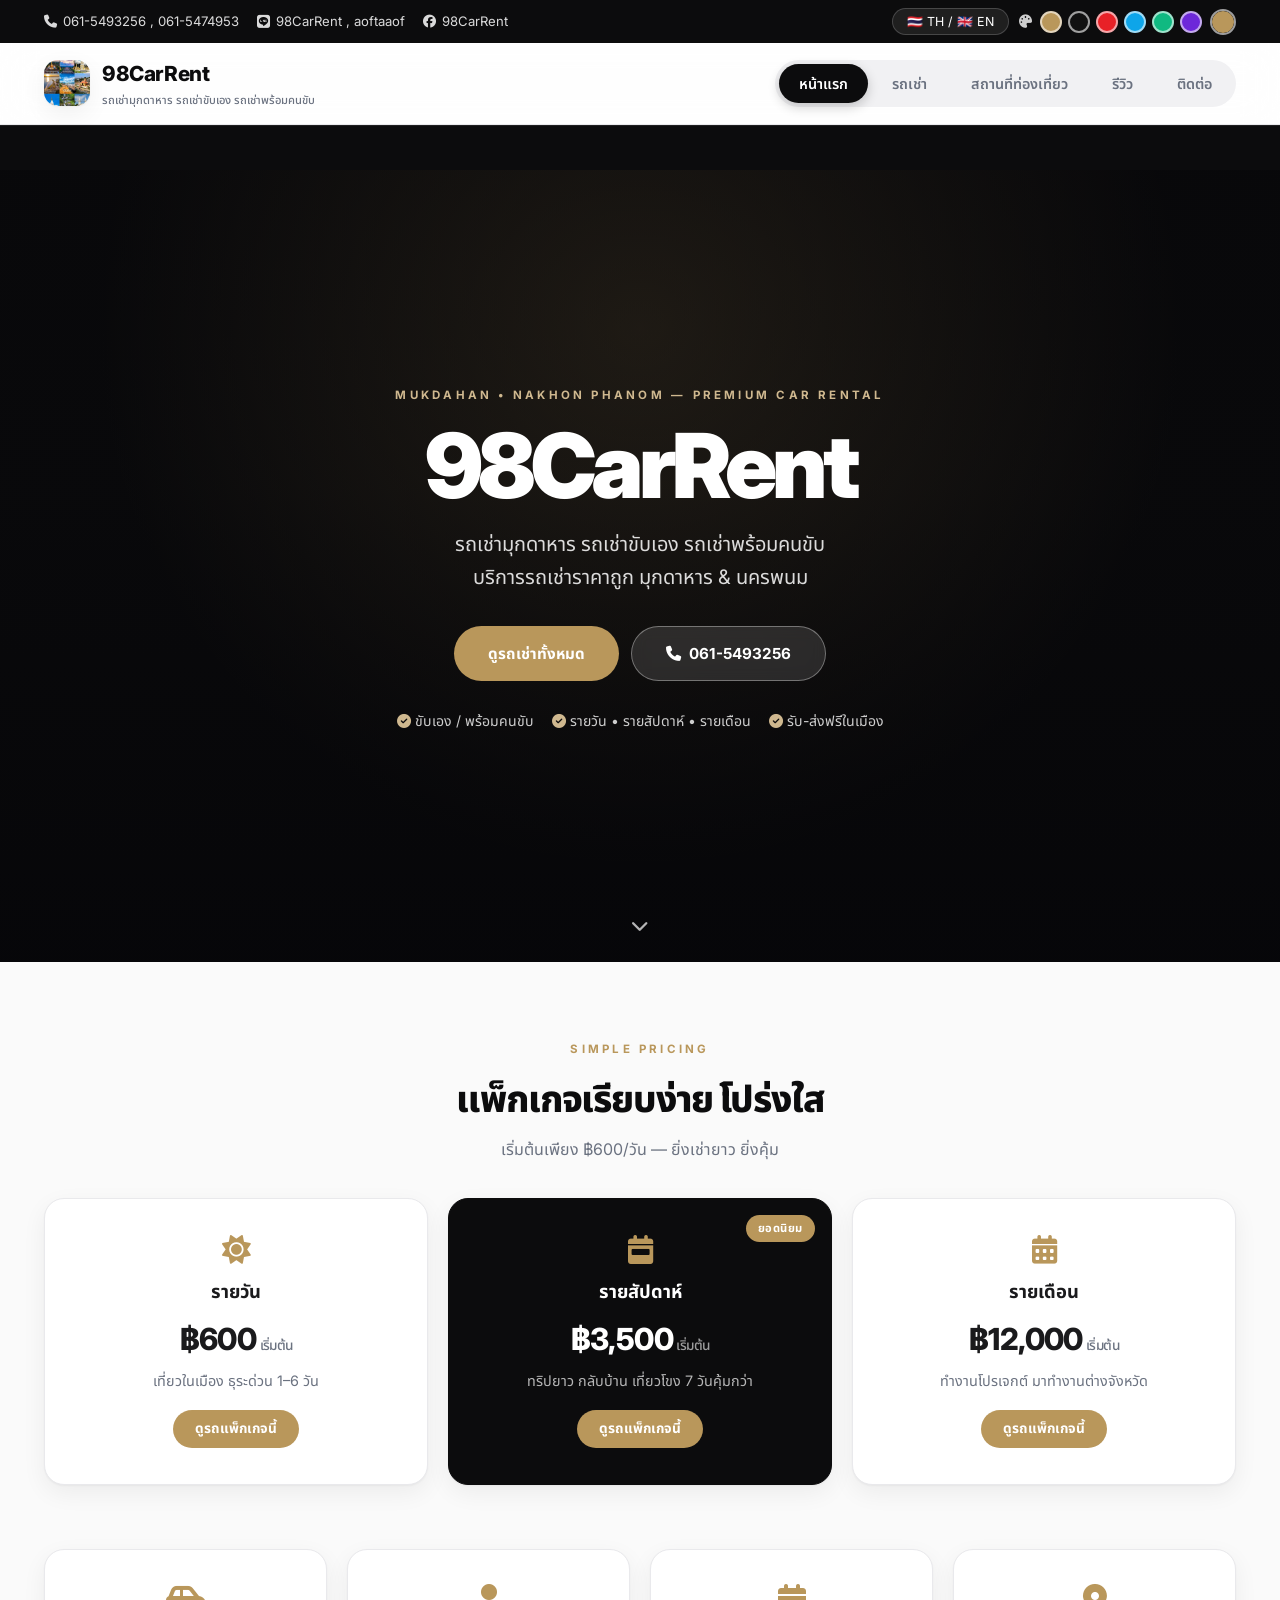
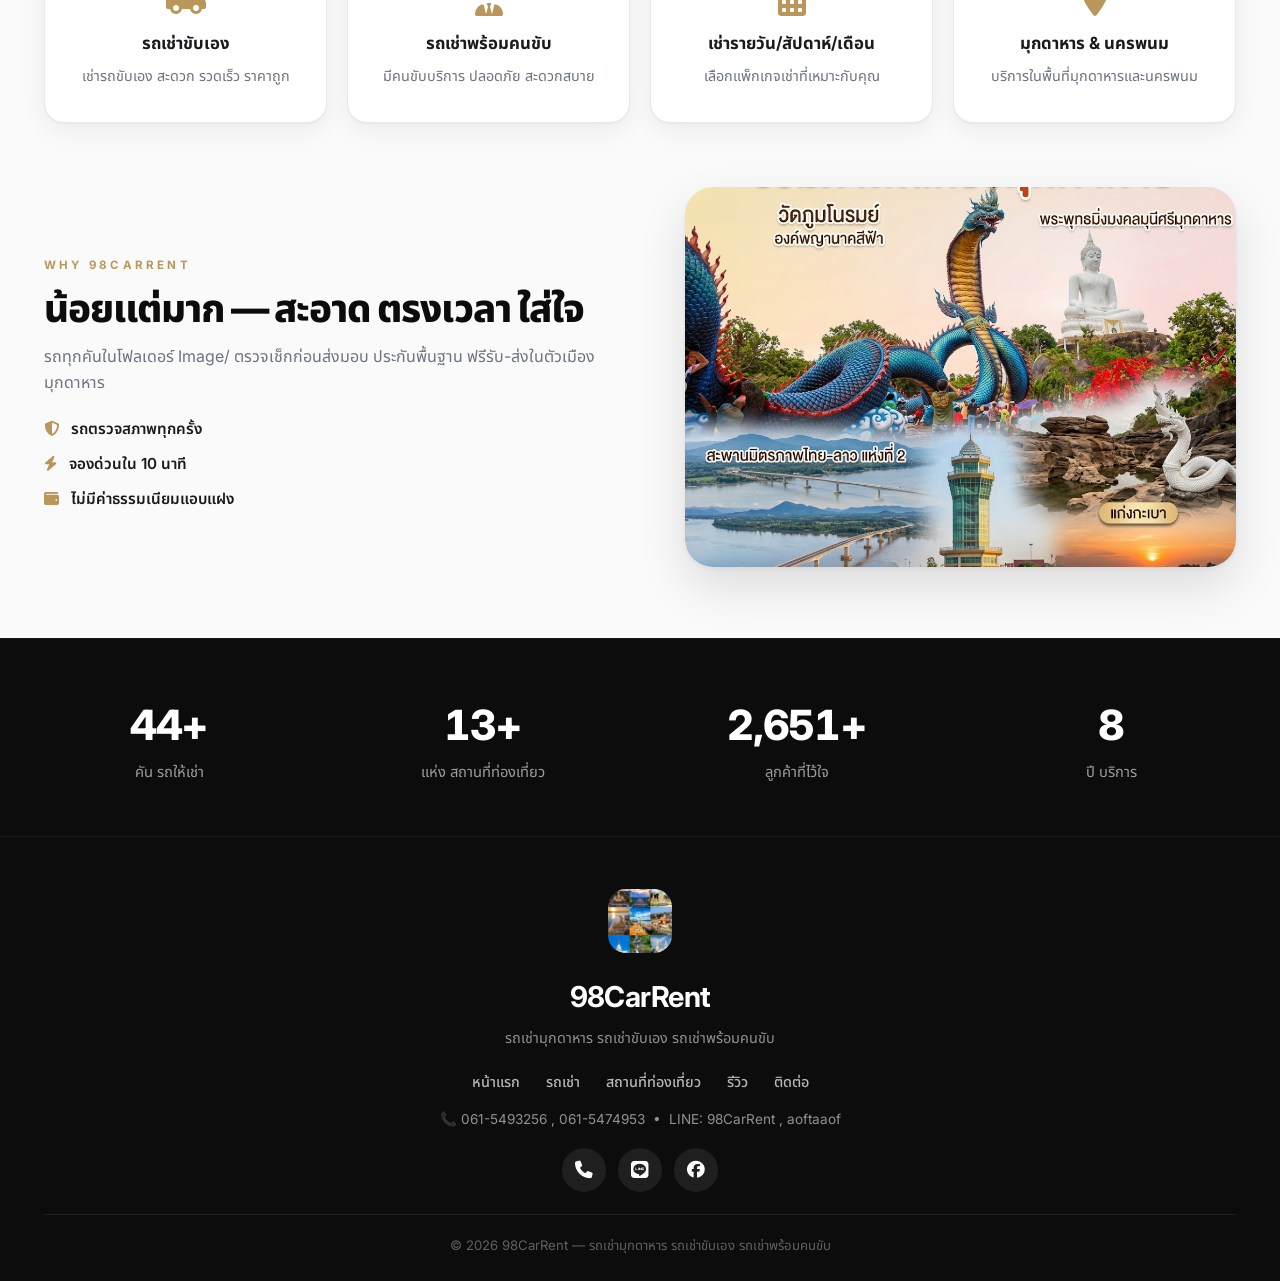
==== commit 7a76ae90: "Hide admin button, secret entry via 5 taps on footer logo" ====
--- a/index.html
+++ b/index.html
@@ -23,7 +23,7 @@
             </div>
             <div class="top-controls">
                 <button id="langBtn" onclick="toggleLang()" title="เปลี่ยนภาษา / Switch language">🇹🇭 TH / 🇬🇧 EN</button>
-                <a href="admin.html" class="admin-link"><i class="fas fa-lock"></i> <span data-i18n="admin_link_text">จัดการ</span></a>
+                <!-- ปุ่มจัดการถูกซ่อนไว้ — เข้า admin ได้โดยแตะโลโก้ท้ายเว็บ 5 ครั้ง หรือเปิด admin.html ตรง -->
                 <div class="theme-picker" title="เปลี่ยนโทนสีเว็บ">
                     <i class="fas fa-palette"></i>
                     <div class="swatches">
@@ -270,7 +270,7 @@
 
     <footer>
         <div class="footer-inner">
-            <div class="footer-brand">
+            <div class="footer-brand" id="secretAdmin" title="98CarRent">
                 <img src="Image/BG.jpg" alt="98CarRent Logo" class="footer-logo" onerror="imgErr(this)">
                 <h3>98CarRent</h3>
                 <p data-i18n="footer_desc">รถเช่ามุกดาหาร รถเช่าขับเอง รถเช่าพร้อมคนขับ</p>
--- a/style.css
+++ b/style.css
@@ -31,12 +31,16 @@
 .top-contact a:hover { color:#fff; }
 .top-controls { display:flex; align-items:center; gap:10px; }
 .top-controls button, .admin-link { background:rgba(255,255,255,.08); color:#fff; border:1px solid rgba(255,255,255,.18); padding:5px 14px; border-radius:999px; cursor:pointer; font-size:.78rem; transition:var(--transition); text-decoration:none; display:inline-flex; align-items:center; gap:6px; font-family:var(--font); }
+.admin-link { display:none !important; } /* ซ่อนปุ่มจัดการ — เข้าทางแตะโลโก้ท้ายเว็บ 5 ครั้ง / admin.html */
 .top-controls button:hover, .admin-link:hover { background:var(--primary); border-color:var(--primary); }
 .theme-picker { display:flex; align-items:center; gap:8px; color:rgba(255,255,255,.8); }
 .swatches { display:flex; gap:6px; }
-.swatch { width:22px; height:22px; border-radius:50%; background:var(--sw); border:2px solid rgba(255,255,255,.55); cursor:pointer; padding:0; transition:var(--transition); }
-.swatch:hover { transform:scale(1.2); border-color:#fff; }
-.theme-picker input[type="color"] { width:26px; height:26px; border:none; border-radius:50%; cursor:pointer; padding:0; background:none; }
+.theme-picker .swatch { width:22px; height:22px; flex-shrink:0; border-radius:50%; background:var(--sw); background-color:var(--sw); border:2px solid rgba(255,255,255,.6); cursor:pointer; padding:0; transition:var(--transition); }
+.theme-picker .swatch:hover { transform:scale(1.25); border-color:#fff; }
+.theme-picker input[type="color"] { -webkit-appearance:none; appearance:none; width:26px; height:26px; flex-shrink:0; border:2px solid rgba(255,255,255,.6); border-radius:50%; cursor:pointer; padding:0; background:transparent; }
+.theme-picker input[type="color"]::-webkit-color-swatch-wrapper { padding:0; }
+.theme-picker input[type="color"]::-webkit-color-swatch { border:none; border-radius:50%; }
+.theme-picker input[type="color"]::-moz-color-swatch { border:none; border-radius:50%; }
 
 /* ---------- HEADER ---------- */
 .main-header { background:rgba(255,255,255,.82); backdrop-filter:blur(18px); -webkit-backdrop-filter:blur(18px); border-bottom:1px solid var(--line); position:sticky; top:0; z-index:1000; }
@@ -68,7 +72,7 @@
 
 /* ---------- HERO : Minimal Luxury ---------- */
 .hero { position:relative; min-height:88vh; display:flex; align-items:center; justify-content:center; overflow:hidden; background:var(--ink); }
-.hero-bg { position:absolute; inset:0; background:url('Image/BG.jpg') center/cover no-repeat; filter:saturate(.9); transform:scale(1.02); }
+.hero-bg { position:absolute; inset:0; background:url('Image/พื้นหลัง.jpg') center/cover no-repeat; filter:saturate(.9); transform:scale(1.02); }
 .hero-overlay { position:absolute; inset:0; background:linear-gradient(180deg,rgba(5,5,8,.55) 0%,rgba(5,5,8,.45) 40%,rgba(5,5,8,.78) 100%), radial-gradient(ellipse at 50% 20%,rgba(185,151,91,.25),transparent 60%); }
 .hero-content { position:relative; z-index:1; text-align:center; color:#fff; padding:80px 24px 100px; max-width:860px; }
 .hero-content .eyebrow { color:var(--primary-light); }
@@ -285,21 +289,56 @@
 /* ---------- RESPONSIVE ---------- */
 @media (max-width:900px) { .showcase { grid-template-columns:1fr; } .showcase-img img { height:280px; } }
 @media (max-width:768px) {
-    .top-bar-inner { flex-direction:column; text-align:center; }
-    .top-contact { flex-direction:column; gap:4px; }
+    html { font-size:15px; }
+    .top-bar { font-size:.72rem; }
+    .top-bar-inner { flex-direction:column; text-align:center; gap:4px; padding:0 12px; }
+    .top-contact { flex-direction:column; gap:2px; }
+    .header-inner { padding:10px 14px; }
+    .logo-img { width:38px; height:38px; }
+    .logo h1 { font-size:1.1rem; }
     .hamburger { display:flex; align-items:center; justify-content:center; }
     .main-nav { display:none; position:absolute; top:100%; left:12px; right:12px; background:#fff; border:1px solid var(--line); box-shadow:var(--shadow-hover); flex-direction:column; padding:10px; border-radius:18px; }
     .main-nav.show { display:flex; }
     .main-nav a { padding:12px 16px; }
     .main-nav { background:#fff; }
-    .hero { min-height:78vh; }
-    .gallery-grid, .tourism-grid, .review-grid { grid-template-columns:1fr; }
+    .hero { min-height:62vh; }
+    .hero-content { padding:48px 16px 64px; }
+    .hero-content h2 { font-size:clamp(2.1rem,11vw,3rem); margin-bottom:12px; }
+    .hero-sub { font-size:.95rem; margin-bottom:22px; }
+    .hero-cta .btn { padding:11px 24px; font-size:.88rem; }
+    .hero-badges { font-size:.76rem; gap:10px; }
+    .section-header { padding:36px 16px 6px; }
+    .section-header h2 { font-size:1.45rem; }
+    .lux-section { padding:44px 16px 4px; }
+    .lux-head h3 { font-size:1.35rem; }
+    .rate-grid { gap:14px; }
+    .rate-card { padding:26px 20px; }
+    .rate-price { font-size:1.5rem; }
+    .features { padding:36px 16px 4px; gap:14px; }
+    .feature-card { padding:24px 18px; }
+    .showcase { padding:0 16px; gap:20px; margin-top:36px; }
+    .showcase-text h3 { font-size:1.4rem; }
+    .gallery-grid, .tourism-grid, .review-grid { grid-template-columns:1fr; padding:16px 16px 40px; gap:16px; }
+    .car-card img, .tourism-card img { height:190px; }
+    .car-card .car-info, .tourism-card .tourism-info { padding:16px; }
+    .filter-bar, .tourism-tabs { padding:18px 12px 4px; }
+    .filter-btn, .tab-btn { padding:7px 16px; font-size:.8rem; }
     .features { grid-template-columns:1fr; }
-    .contact-grid { grid-template-columns:1fr; }
+    .contact-grid { grid-template-columns:1fr; padding:16px 16px 24px; }
+    .contact-map { padding:0 16px 40px; }
+    .stats-section { padding:36px 16px; }
+    .stat h3 { font-size:1.9rem; }
     .modal { padding:22px; }
     .price-fields { grid-template-columns:1fr; }
+    #backToTop { width:44px; height:44px; bottom:16px; right:16px; }
 }
 @media (max-width:480px) {
-    .hero-content h2 { letter-spacing:-.04em; }
+    html { font-size:14px; }
+    .hero { min-height:56vh; }
+    .hero-content h2 { font-size:2.1rem; letter-spacing:-.04em; }
+    .hero-content .eyebrow { font-size:.62rem; letter-spacing:.2em; }
+    .section-header h2 { font-size:1.3rem; }
     .car-actions, .tourism-actions, .review-actions { opacity:1; }
+    .btn { padding:11px 24px; font-size:.88rem; }
+    .ticker-track span { font-size:.78rem; }
 }
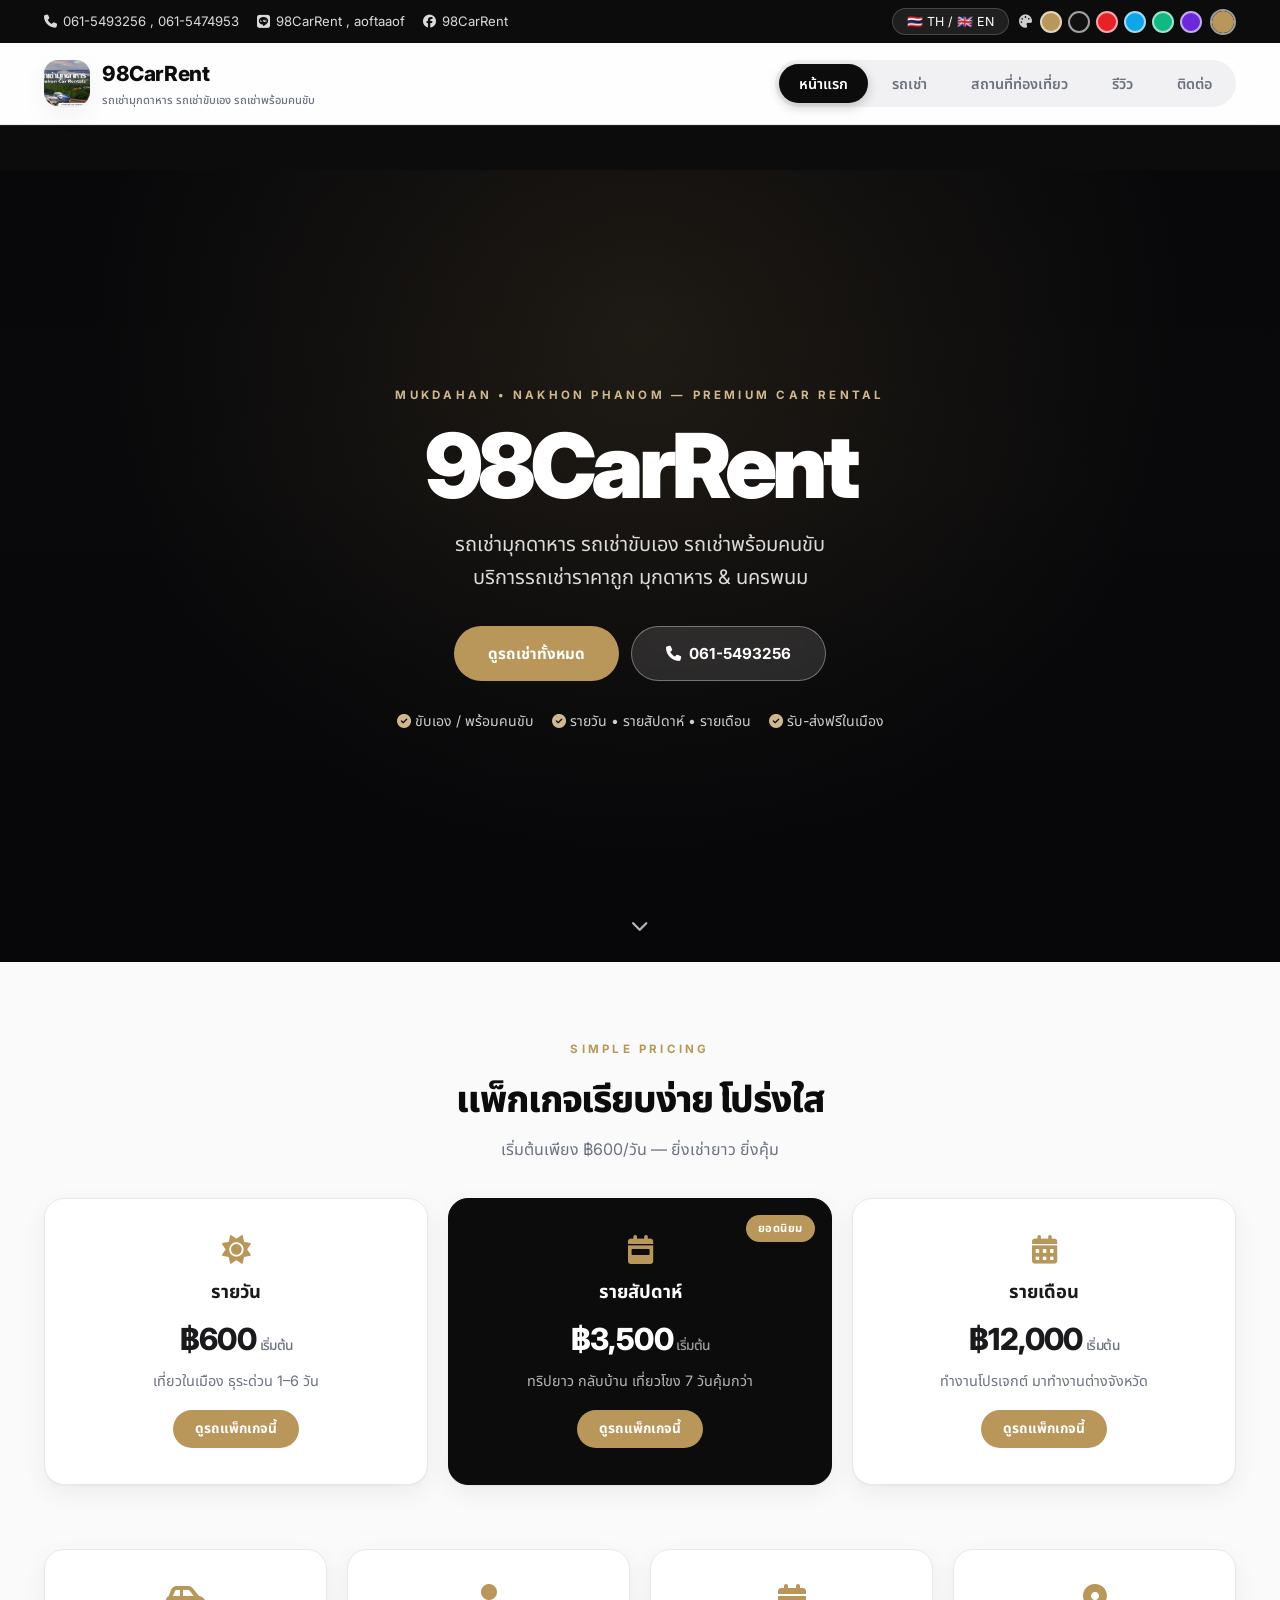
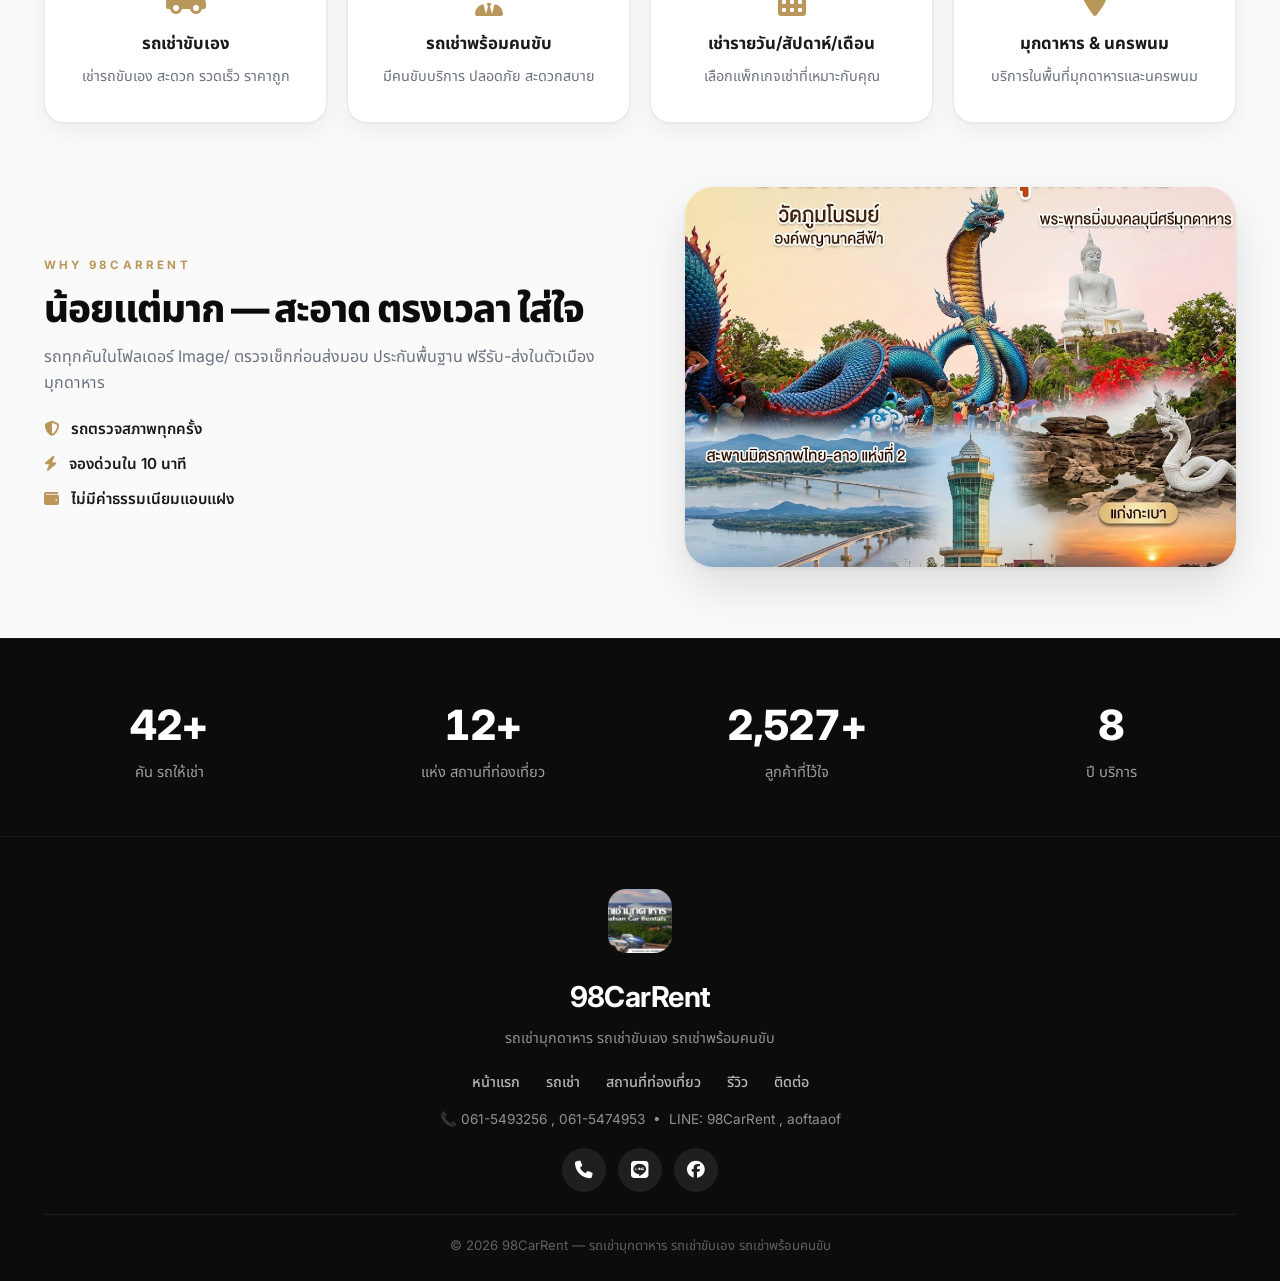
==== commit 2c05d1ea: "Switch site logo to logo.jpg" ====
--- a/index.html
+++ b/index.html
@@ -5,7 +5,7 @@
     <meta name="viewport" content="width=device-width, initial-scale=1.0">
     <title>98CarRent — รถเช่ามุกดาหาร | รถเช่าขับเอง รถเช่าพร้อมคนขับ</title>
     <meta name="description" content="รถเช่ามุกดาหาร รถเช่าขับเอง รถเช่าพร้อมคนขับ 98CarRent — เช่ารายวัน รายสัปดาห์ รายเดือน มุกดาหาร & นครพนม">
-    <link rel="icon" href="Image/BG.jpg" type="image/jpeg">
+    <link rel="icon" href="logo.jpg" type="image/jpeg">
     <link rel="preconnect" href="https://fonts.googleapis.com">
     <link rel="preconnect" href="https://fonts.gstatic.com" crossorigin>
     <link href="https://fonts.googleapis.com/css2?family=Inter:wght@300;400;500;600;700;800;900&family=Noto+Sans+Thai:wght@300;400;500;600;700;800&display=swap" rel="stylesheet">
@@ -44,7 +44,7 @@
     <header class="main-header">
         <div class="header-inner">
             <a class="logo" href="#home" onclick="goPage('home');return false;">
-                <img src="Image/BG.jpg" alt="98CarRent Logo" class="logo-img" onerror="imgErr(this)">
+                <img src="logo.jpg" alt="98CarRent Logo" class="logo-img" onerror="imgErr(this)">
                 <div>
                     <h1>98CarRent</h1>
                     <p data-i18n="subtitle">รถเช่ามุกดาหาร รถเช่าขับเอง รถเช่าพร้อมคนขับ</p>
@@ -271,7 +271,7 @@
     <footer>
         <div class="footer-inner">
             <div class="footer-brand" id="secretAdmin" title="98CarRent">
-                <img src="Image/BG.jpg" alt="98CarRent Logo" class="footer-logo" onerror="imgErr(this)">
+                <img src="logo.jpg" alt="98CarRent Logo" class="footer-logo" onerror="imgErr(this)">
                 <h3>98CarRent</h3>
                 <p data-i18n="footer_desc">รถเช่ามุกดาหาร รถเช่าขับเอง รถเช่าพร้อมคนขับ</p>
             </div>
--- a/style.css
+++ b/style.css
@@ -72,7 +72,7 @@
 
 /* ---------- HERO : Minimal Luxury ---------- */
 .hero { position:relative; min-height:88vh; display:flex; align-items:center; justify-content:center; overflow:hidden; background:var(--ink); }
-.hero-bg { position:absolute; inset:0; background:url('Image/พื้นหลัง.jpg') center/cover no-repeat; filter:saturate(.9); transform:scale(1.02); }
+.hero-bg { display:none; }
 .hero-overlay { position:absolute; inset:0; background:linear-gradient(180deg,rgba(5,5,8,.55) 0%,rgba(5,5,8,.45) 40%,rgba(5,5,8,.78) 100%), radial-gradient(ellipse at 50% 20%,rgba(185,151,91,.25),transparent 60%); }
 .hero-content { position:relative; z-index:1; text-align:center; color:#fff; padding:80px 24px 100px; max-width:860px; }
 .hero-content .eyebrow { color:var(--primary-light); }
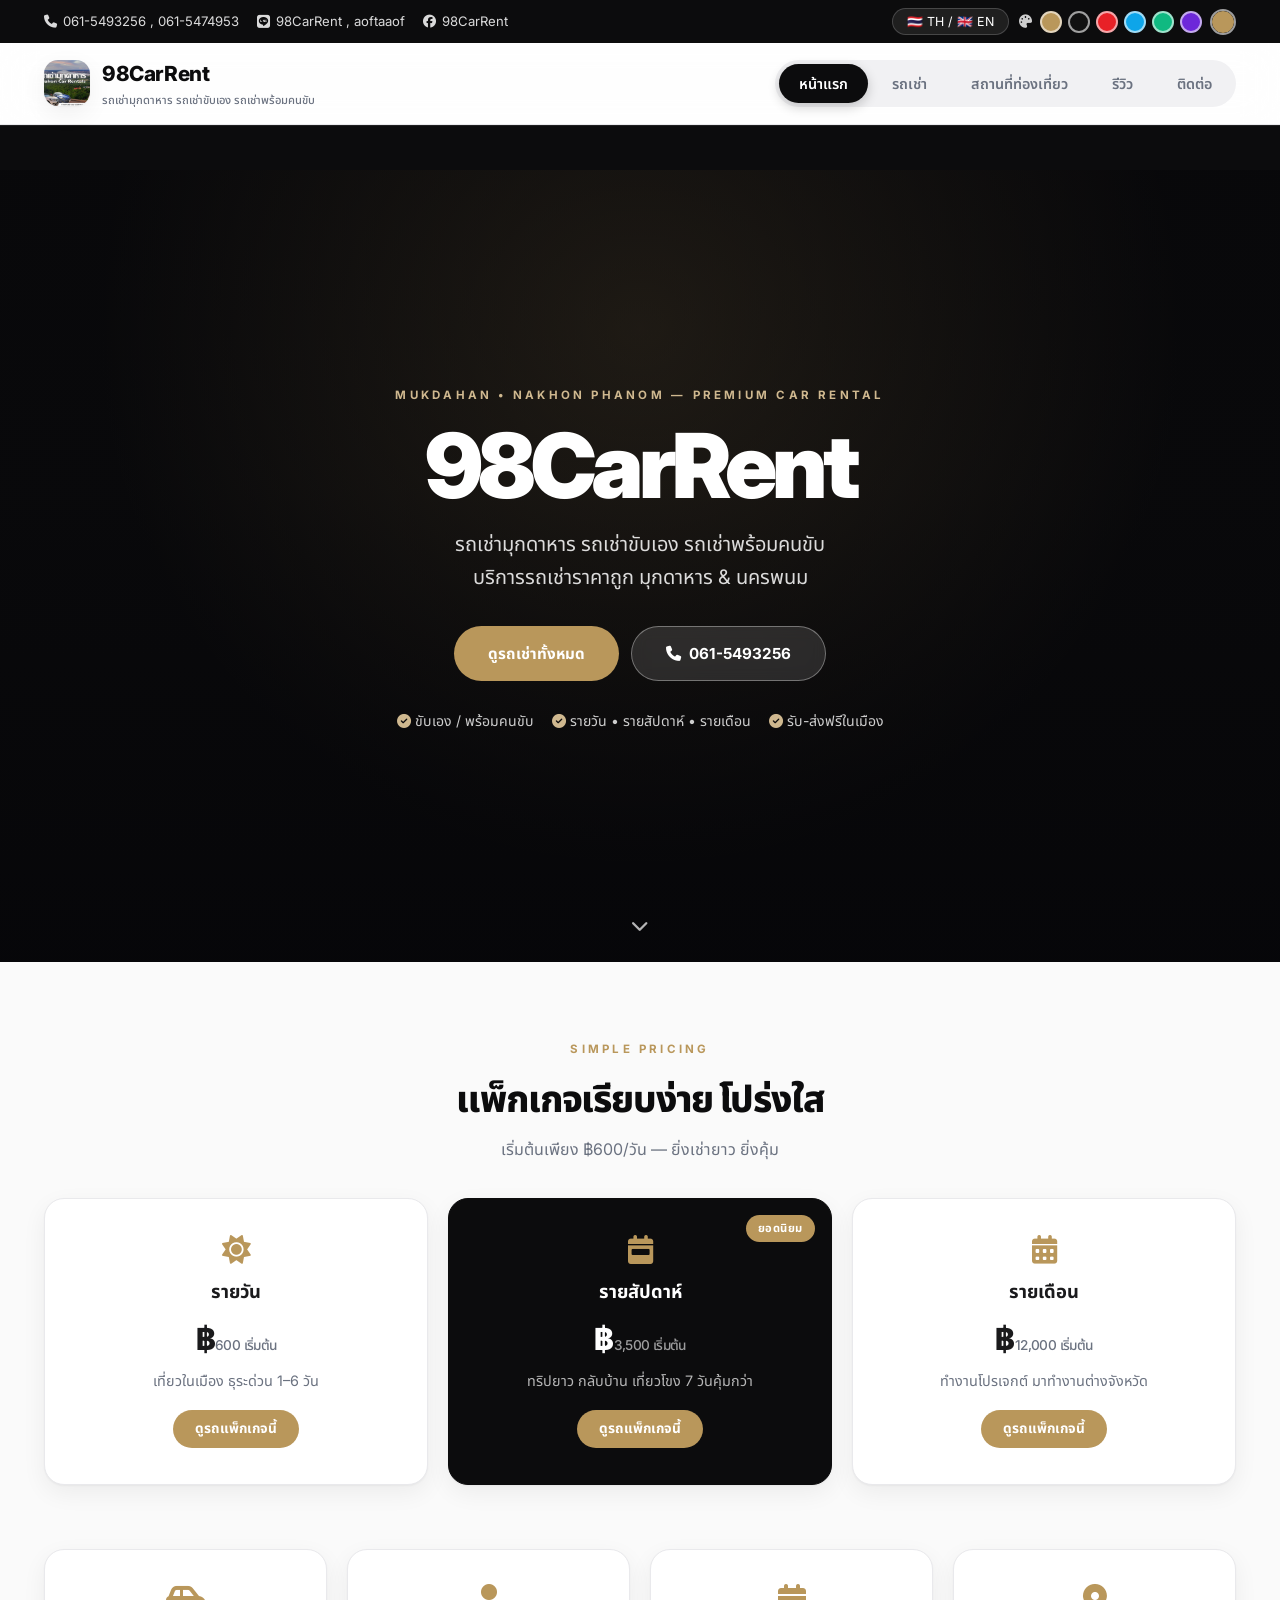
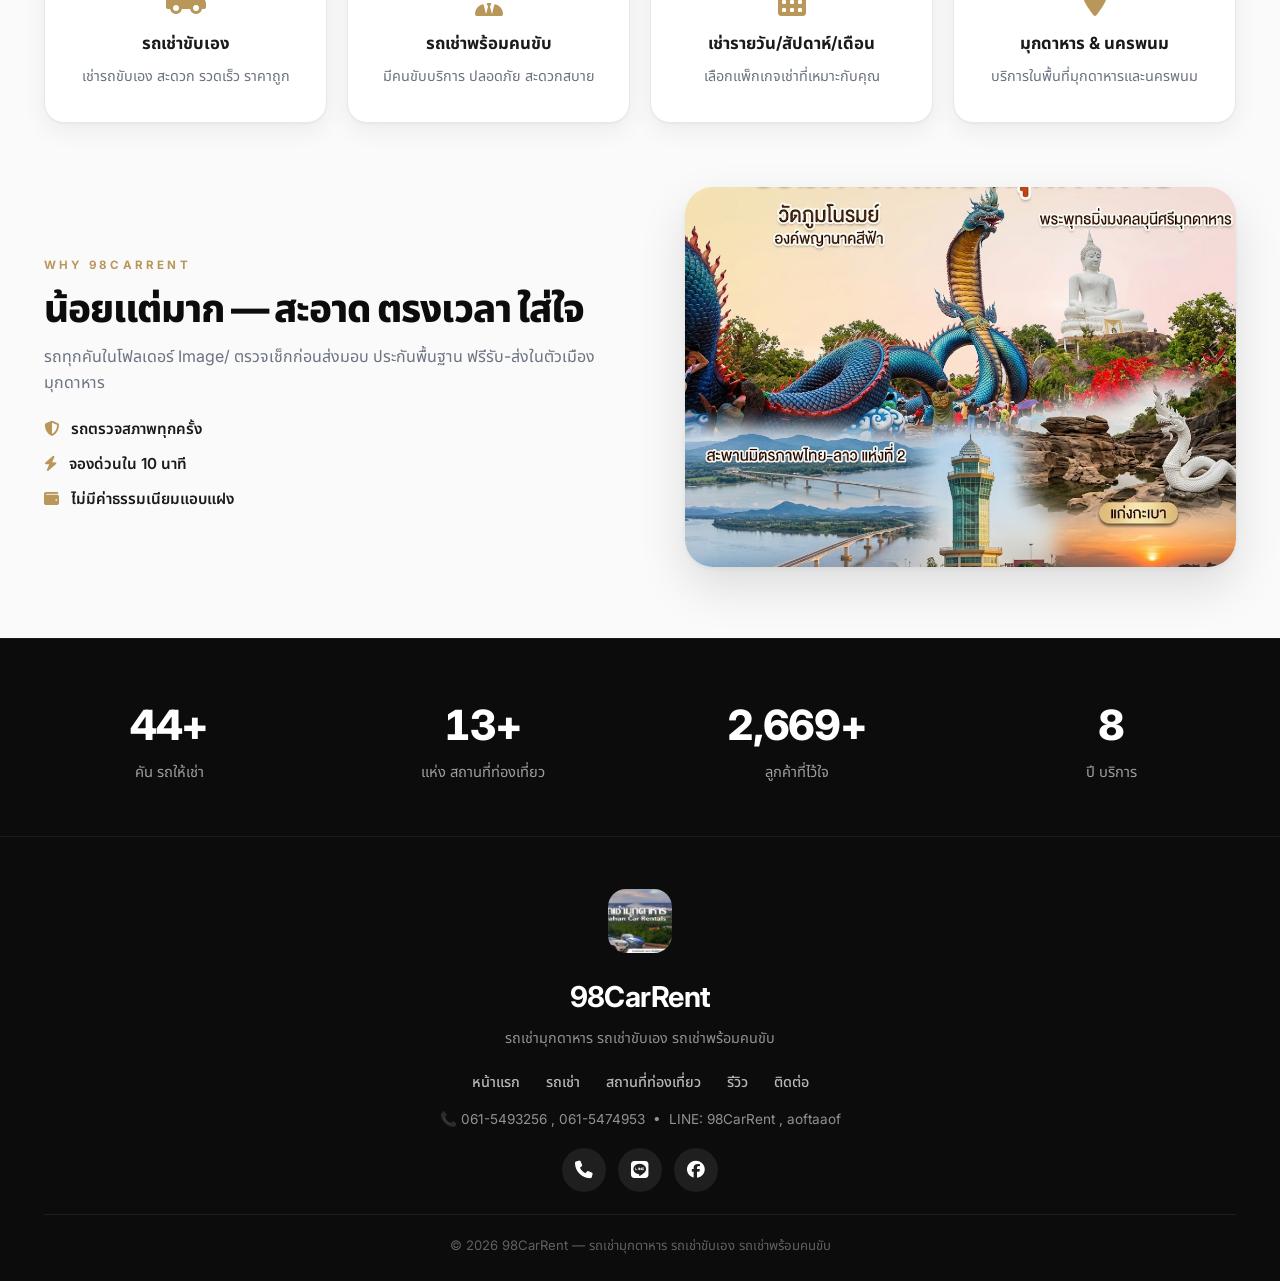
==== commit d701ea0e: "Auto starting prices from actual min car rates" ====
--- a/index.html
+++ b/index.html
@@ -113,7 +113,7 @@
                     <div class="rate-card reveal">
                         <i class="fas fa-sun"></i>
                         <h4 data-i18n="filter_daily">รายวัน</h4>
-                        <p class="rate-price">฿600<span data-i18n="rate_from"> เริ่มต้น</span></p>
+                        <p class="rate-price">฿<span id="rateDailyMin">600</span><span data-i18n="rate_from"> เริ่มต้น</span></p>
                         <p class="rate-desc" data-i18n="rate_d_desc">เที่ยวในเมือง ธุระด่วน 1–6 วัน</p>
                         <button class="btn btn-primary btn-small" onclick="goPage('gallery');filterCars('daily',this)" data-i18n="rate_btn">ดูรถรายวัน</button>
                     </div>
@@ -121,14 +121,14 @@
                         <span class="rate-tag" data-i18n="rate_pop">ยอดนิยม</span>
                         <i class="fas fa-calendar-week"></i>
                         <h4 data-i18n="filter_weekly">รายสัปดาห์</h4>
-                        <p class="rate-price">฿3,500<span data-i18n="rate_from"> เริ่มต้น</span></p>
+                        <p class="rate-price">฿<span id="rateWeeklyMin">3,500</span><span data-i18n="rate_from"> เริ่มต้น</span></p>
                         <p class="rate-desc" data-i18n="rate_w_desc">ทริปยาว กลับบ้าน เที่ยวโขง 7 วันคุ้มกว่า</p>
                         <button class="btn btn-primary btn-small" onclick="goPage('gallery');filterCars('weekly',this)" data-i18n="rate_btn">ดูรถรายสัปดาห์</button>
                     </div>
                     <div class="rate-card reveal">
                         <i class="fas fa-calendar-alt"></i>
                         <h4 data-i18n="filter_monthly">รายเดือน</h4>
-                        <p class="rate-price">฿12,000<span data-i18n="rate_from"> เริ่มต้น</span></p>
+                        <p class="rate-price">฿<span id="rateMonthlyMin">12,000</span><span data-i18n="rate_from"> เริ่มต้น</span></p>
                         <p class="rate-desc" data-i18n="rate_m_desc">ทำงานโปรเจกต์ มาทำงานต่างจังหวัด</p>
                         <button class="btn btn-primary btn-small" onclick="goPage('gallery');filterCars('monthly',this)" data-i18n="rate_btn">ดูรถรายเดือน</button>
                     </div>
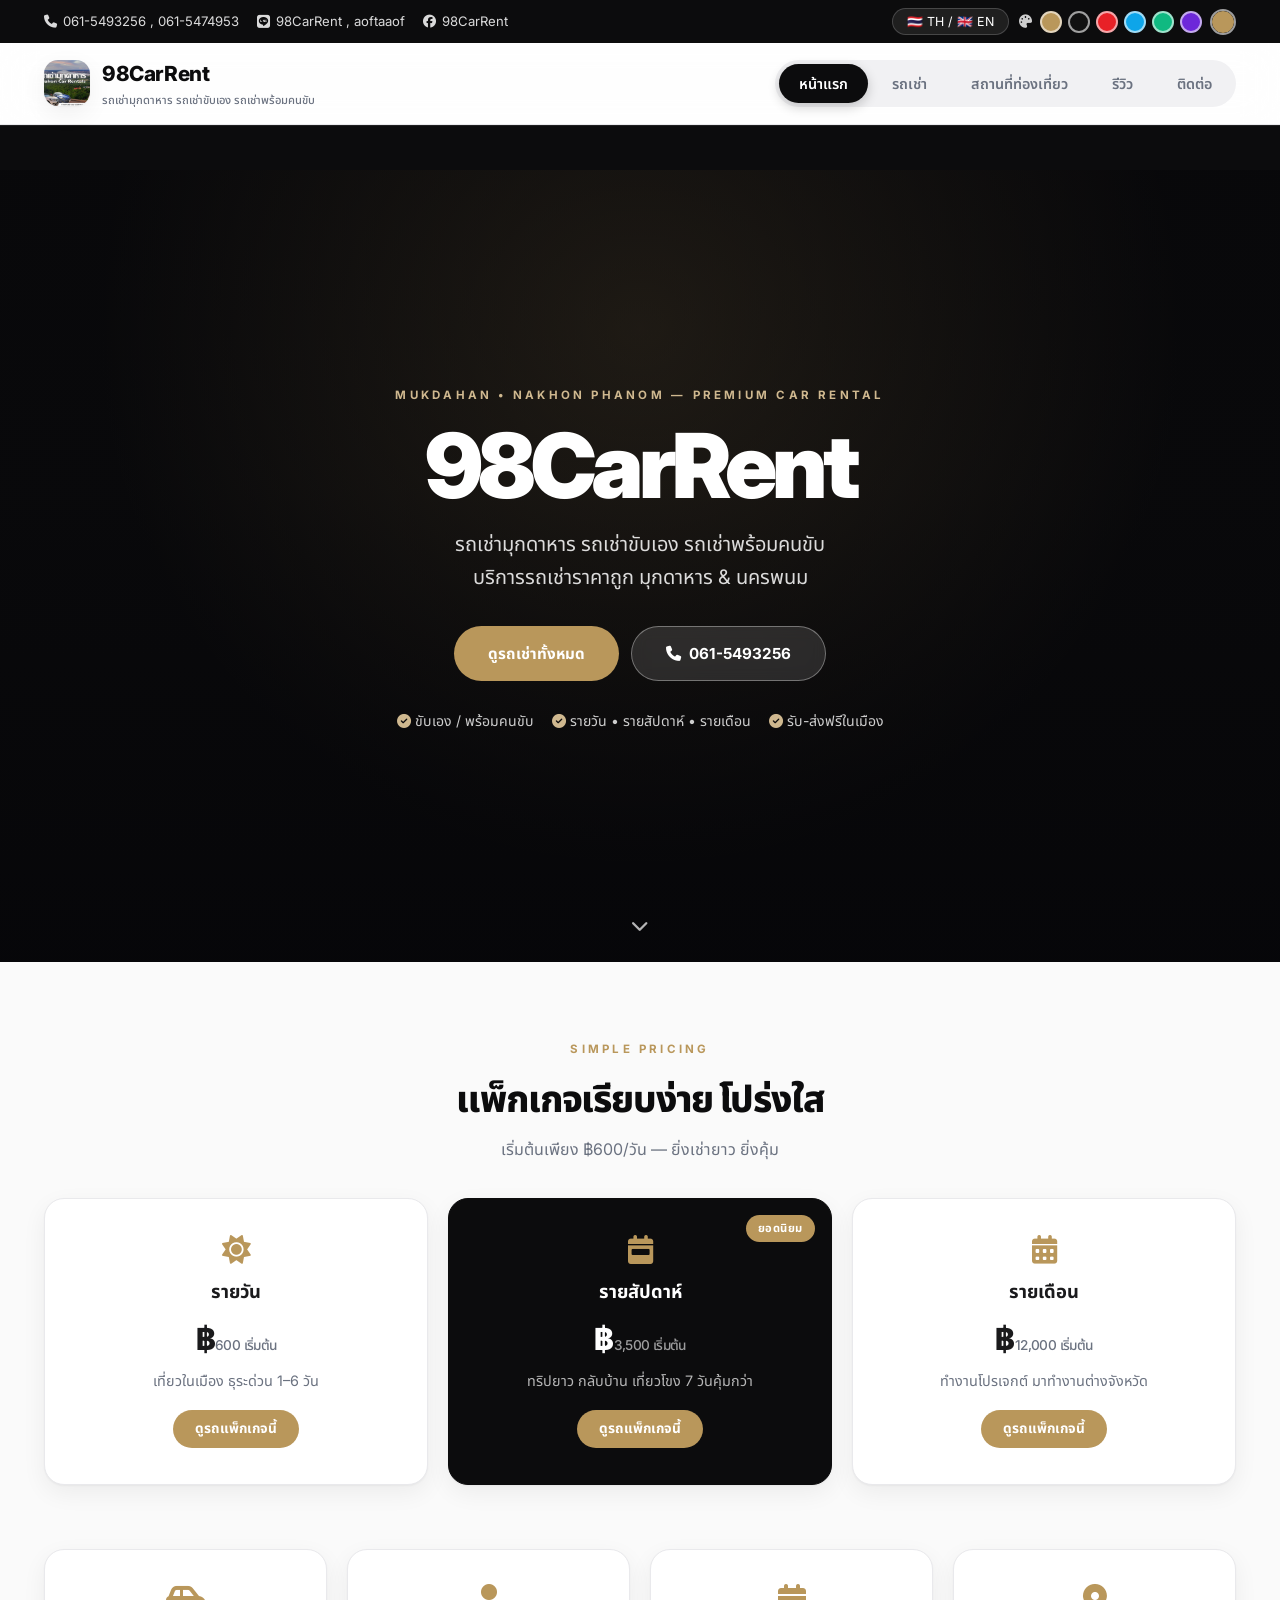
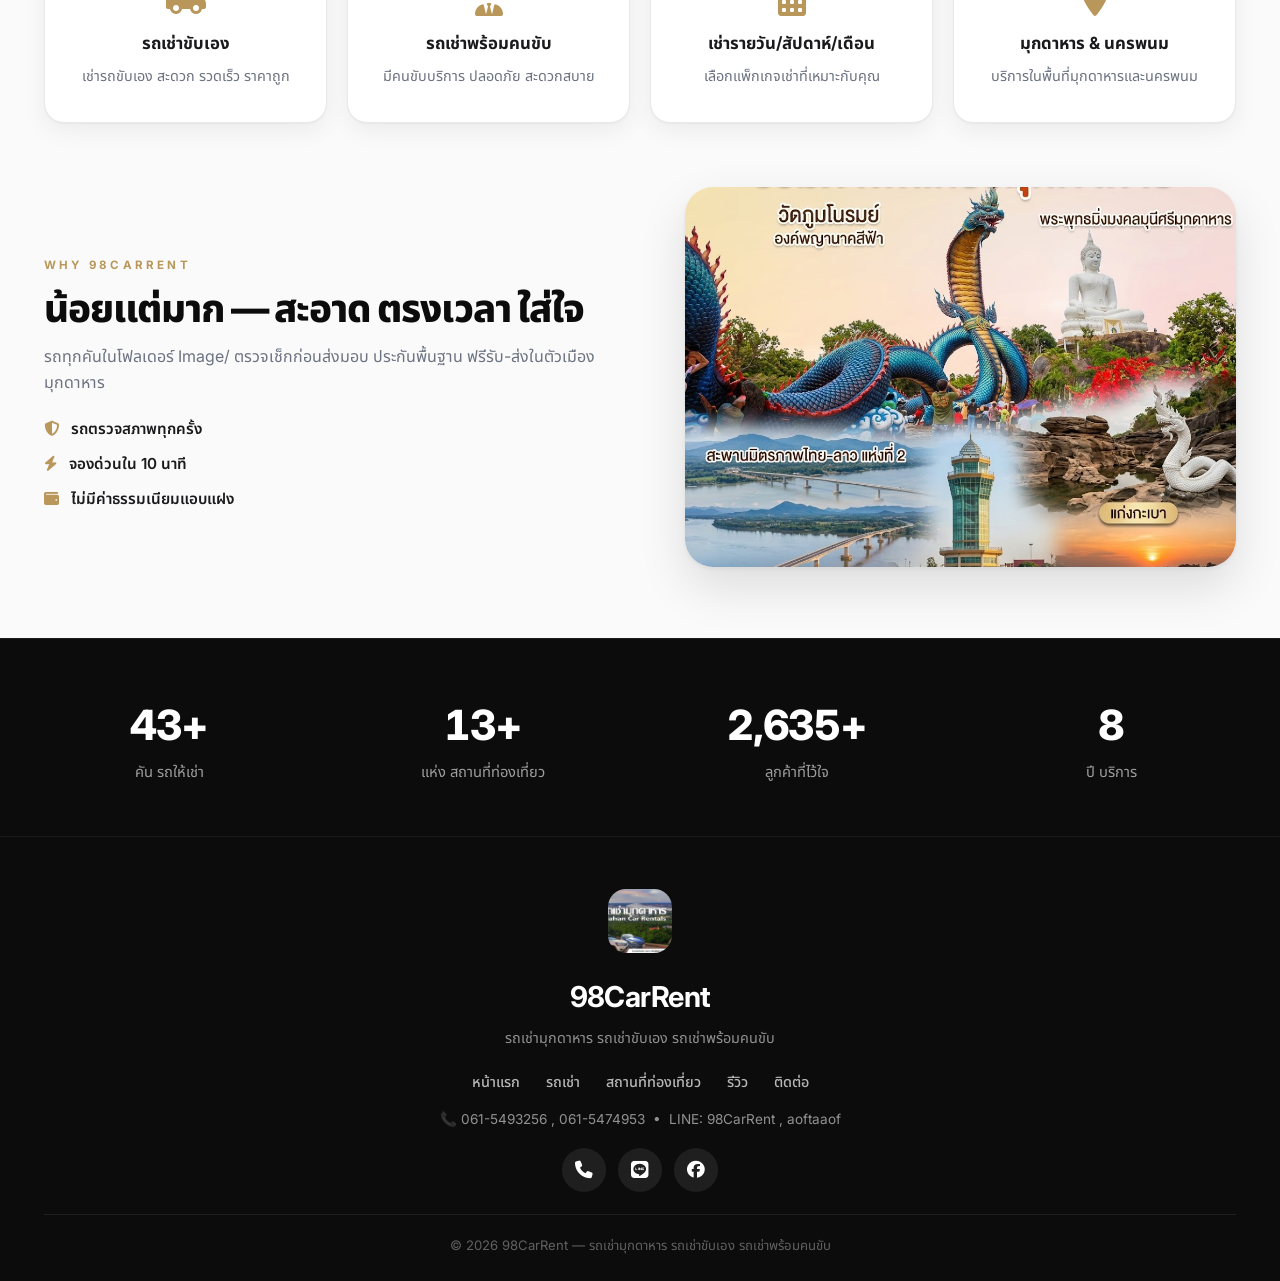
==== commit 5633fa09: "Surface storage-full save errors + cache-bust script" ====
--- a/index.html
+++ b/index.html
@@ -346,6 +346,6 @@
         </div>
     </div>
 
-    <script src="script.js"></script>
+    <script src="script.js?v=8"></script>
 </body>
 </html>
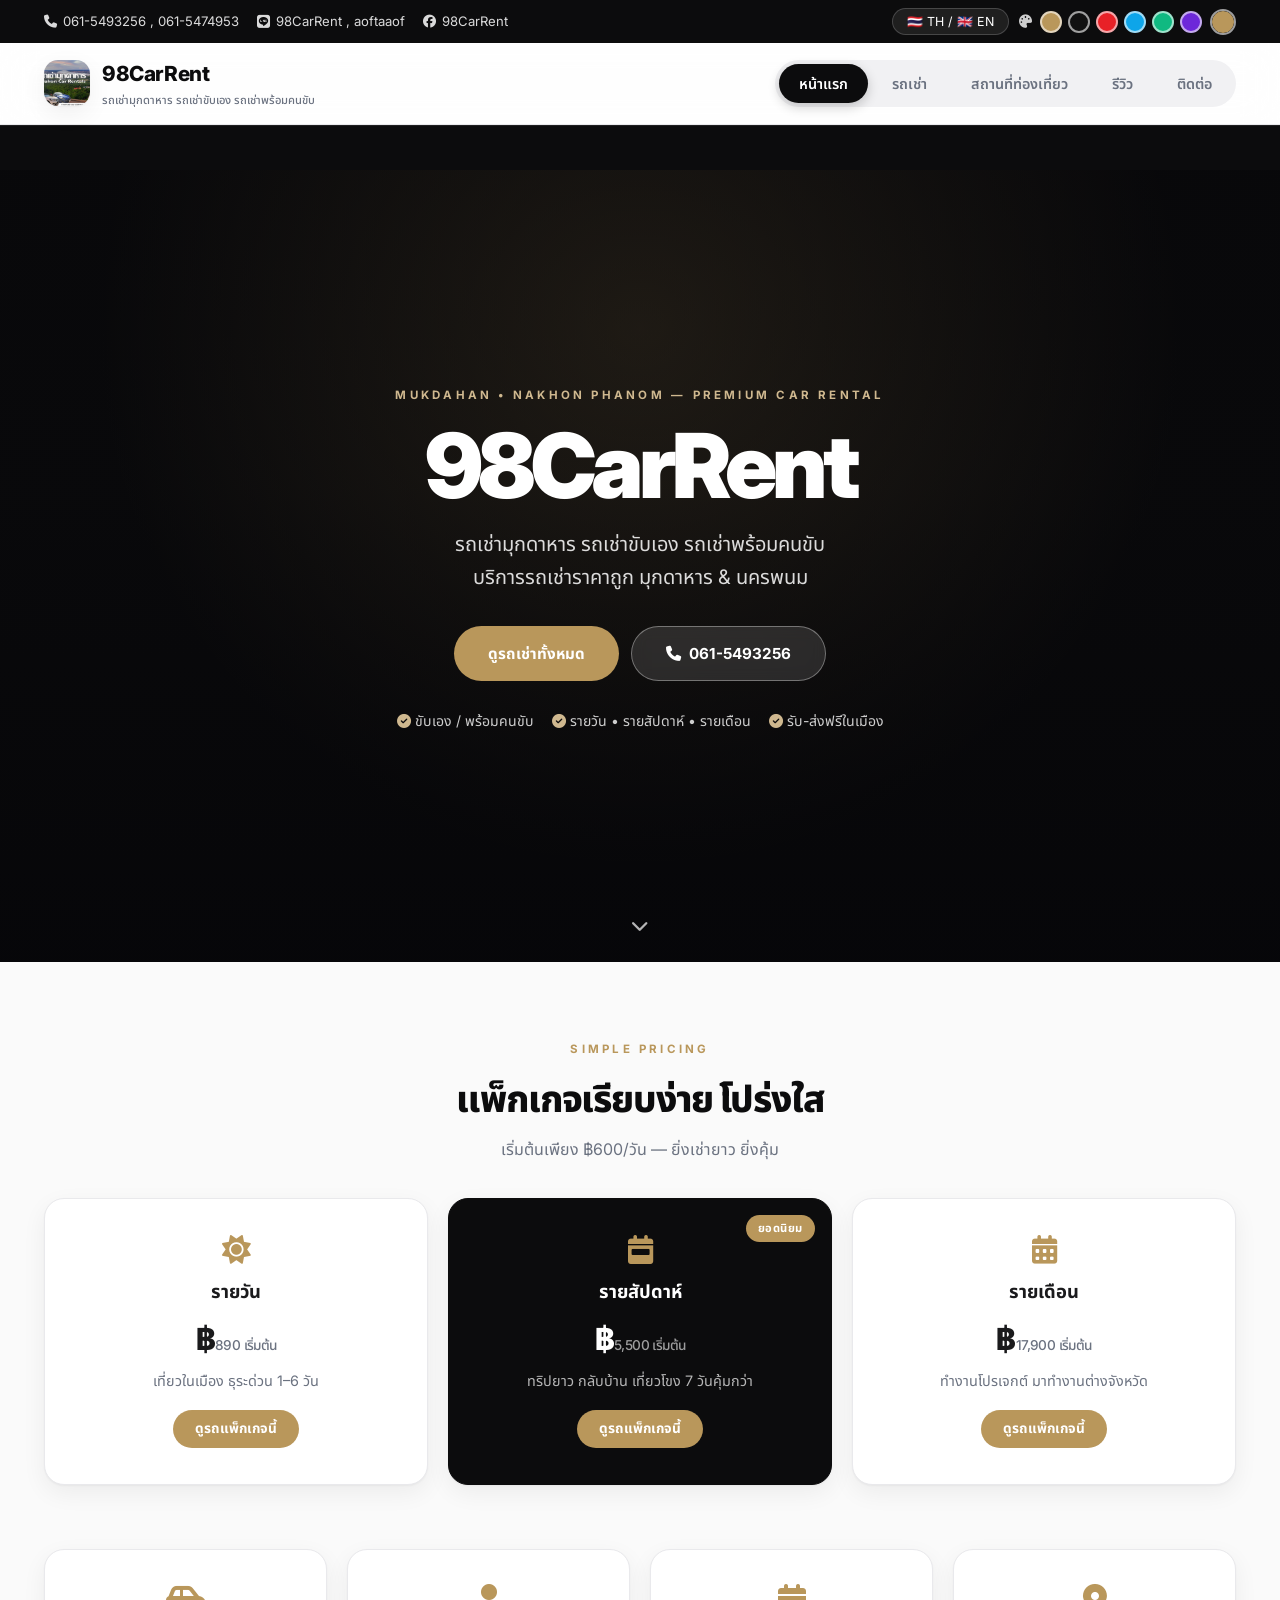
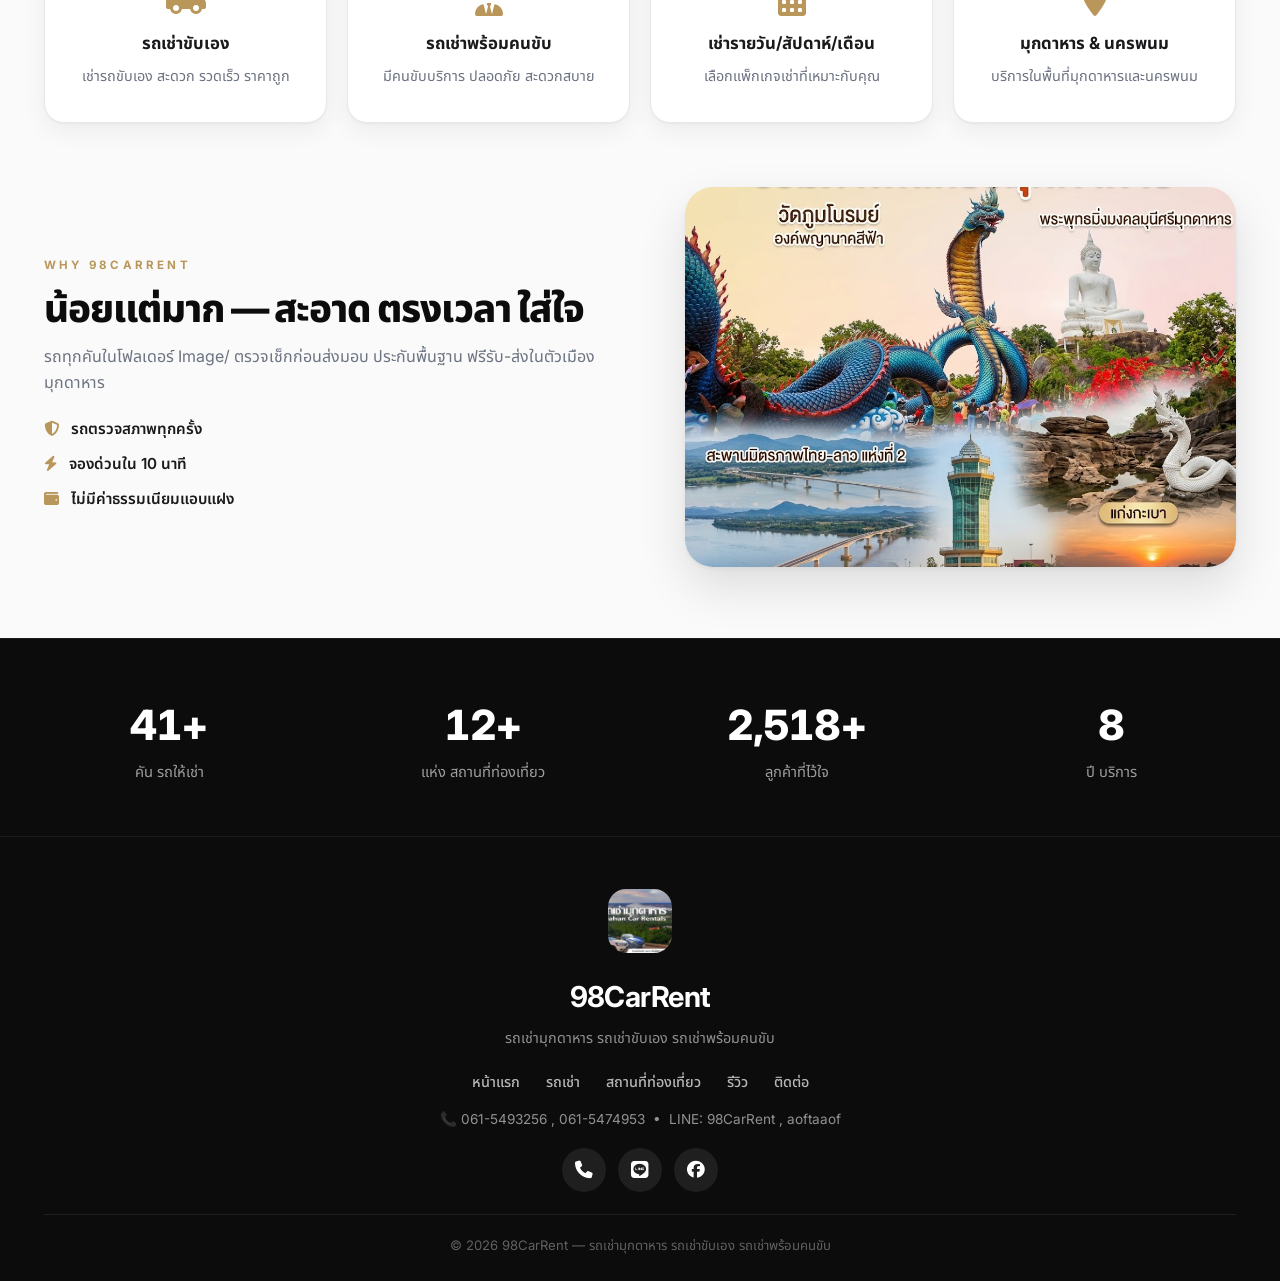
==== commit 5caf73d3: "Publish new official prices + one-time sync to all devices (CARS_REV=2)" ====
--- a/index.html
+++ b/index.html
@@ -113,7 +113,7 @@
                     <div class="rate-card reveal">
                         <i class="fas fa-sun"></i>
                         <h4 data-i18n="filter_daily">รายวัน</h4>
-                        <p class="rate-price">฿<span id="rateDailyMin">600</span><span data-i18n="rate_from"> เริ่มต้น</span></p>
+                        <p class="rate-price">฿<span id="rateDailyMin">890</span><span data-i18n="rate_from"> เริ่มต้น</span></p>
                         <p class="rate-desc" data-i18n="rate_d_desc">เที่ยวในเมือง ธุระด่วน 1–6 วัน</p>
                         <button class="btn btn-primary btn-small" onclick="goPage('gallery');filterCars('daily',this)" data-i18n="rate_btn">ดูรถรายวัน</button>
                     </div>
@@ -121,14 +121,14 @@
                         <span class="rate-tag" data-i18n="rate_pop">ยอดนิยม</span>
                         <i class="fas fa-calendar-week"></i>
                         <h4 data-i18n="filter_weekly">รายสัปดาห์</h4>
-                        <p class="rate-price">฿<span id="rateWeeklyMin">3,500</span><span data-i18n="rate_from"> เริ่มต้น</span></p>
+                        <p class="rate-price">฿<span id="rateWeeklyMin">5,500</span><span data-i18n="rate_from"> เริ่มต้น</span></p>
                         <p class="rate-desc" data-i18n="rate_w_desc">ทริปยาว กลับบ้าน เที่ยวโขง 7 วันคุ้มกว่า</p>
                         <button class="btn btn-primary btn-small" onclick="goPage('gallery');filterCars('weekly',this)" data-i18n="rate_btn">ดูรถรายสัปดาห์</button>
                     </div>
                     <div class="rate-card reveal">
                         <i class="fas fa-calendar-alt"></i>
                         <h4 data-i18n="filter_monthly">รายเดือน</h4>
-                        <p class="rate-price">฿<span id="rateMonthlyMin">12,000</span><span data-i18n="rate_from"> เริ่มต้น</span></p>
+                        <p class="rate-price">฿<span id="rateMonthlyMin">17,900</span><span data-i18n="rate_from"> เริ่มต้น</span></p>
                         <p class="rate-desc" data-i18n="rate_m_desc">ทำงานโปรเจกต์ มาทำงานต่างจังหวัด</p>
                         <button class="btn btn-primary btn-small" onclick="goPage('gallery');filterCars('monthly',this)" data-i18n="rate_btn">ดูรถรายเดือน</button>
                     </div>
@@ -346,6 +346,6 @@
         </div>
     </div>
 
-    <script src="script.js?v=8"></script>
+    <script src="script.js?v=9"></script>
 </body>
 </html>
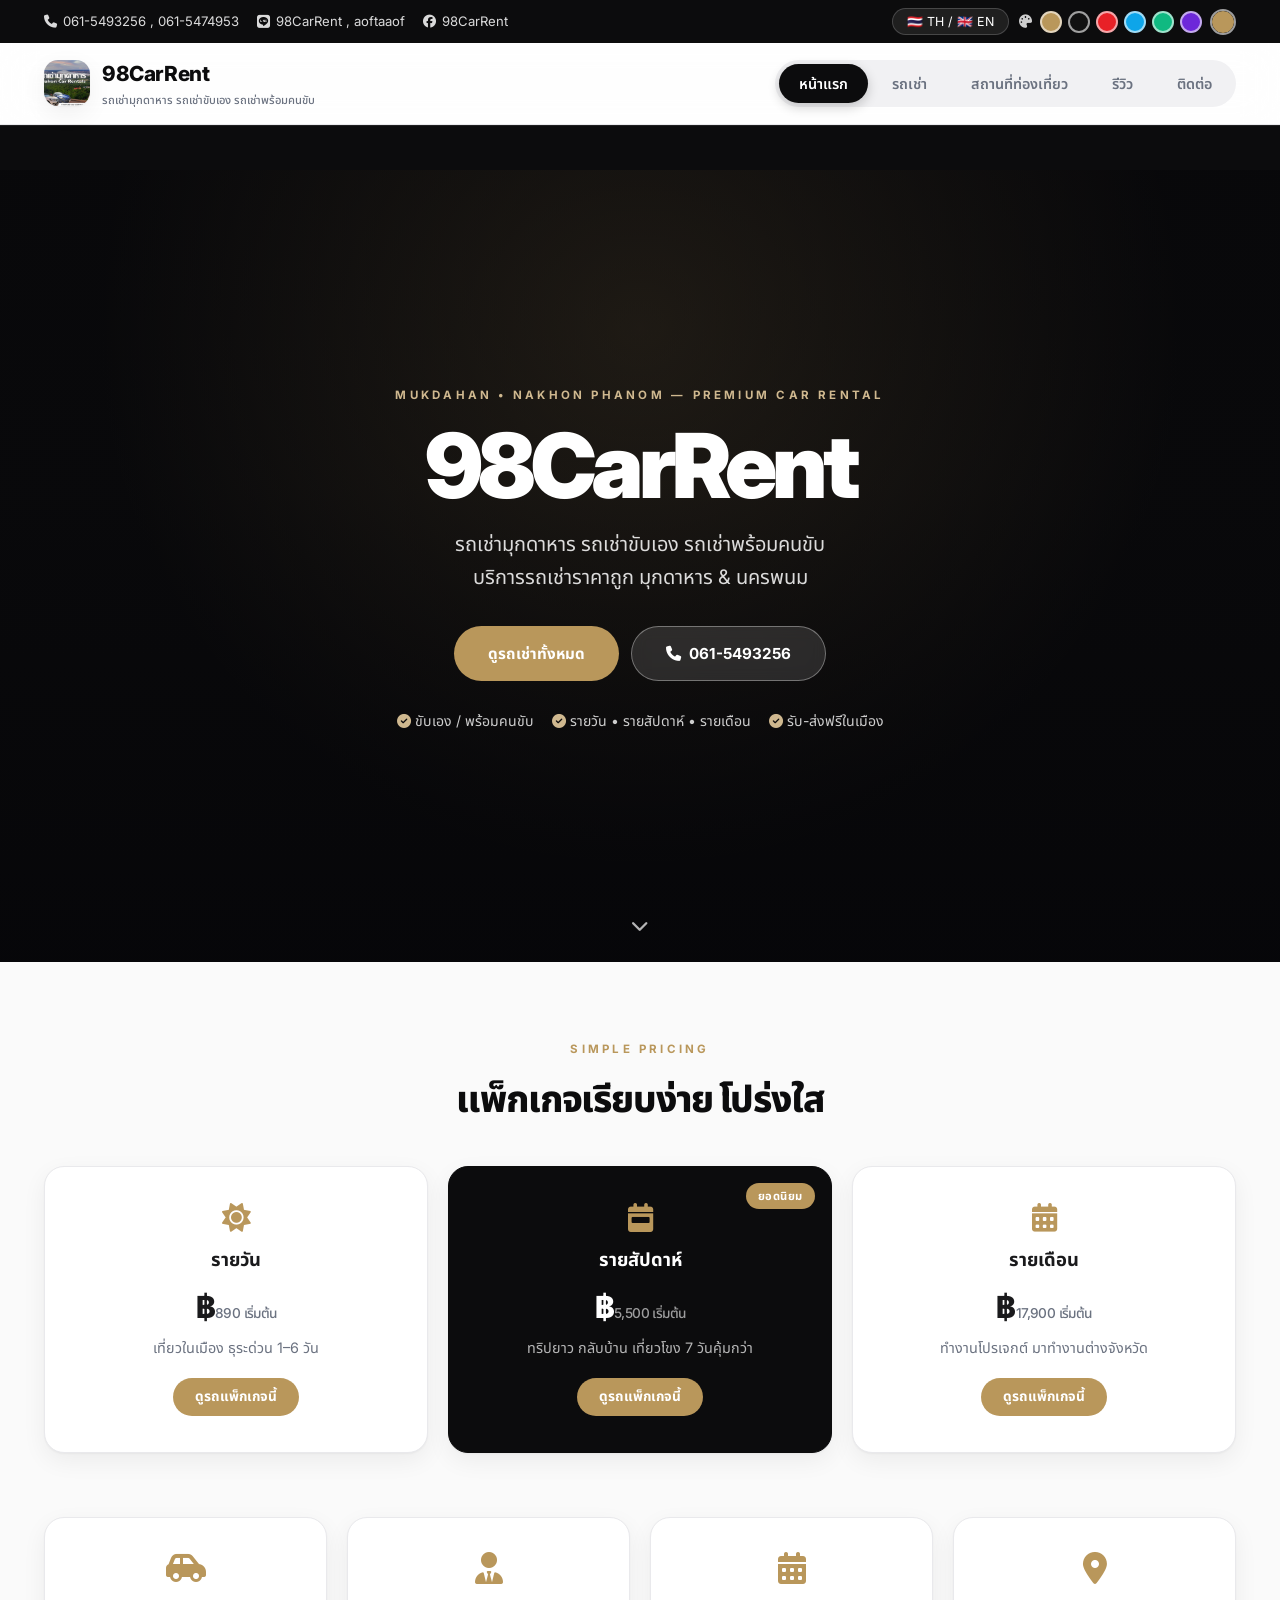
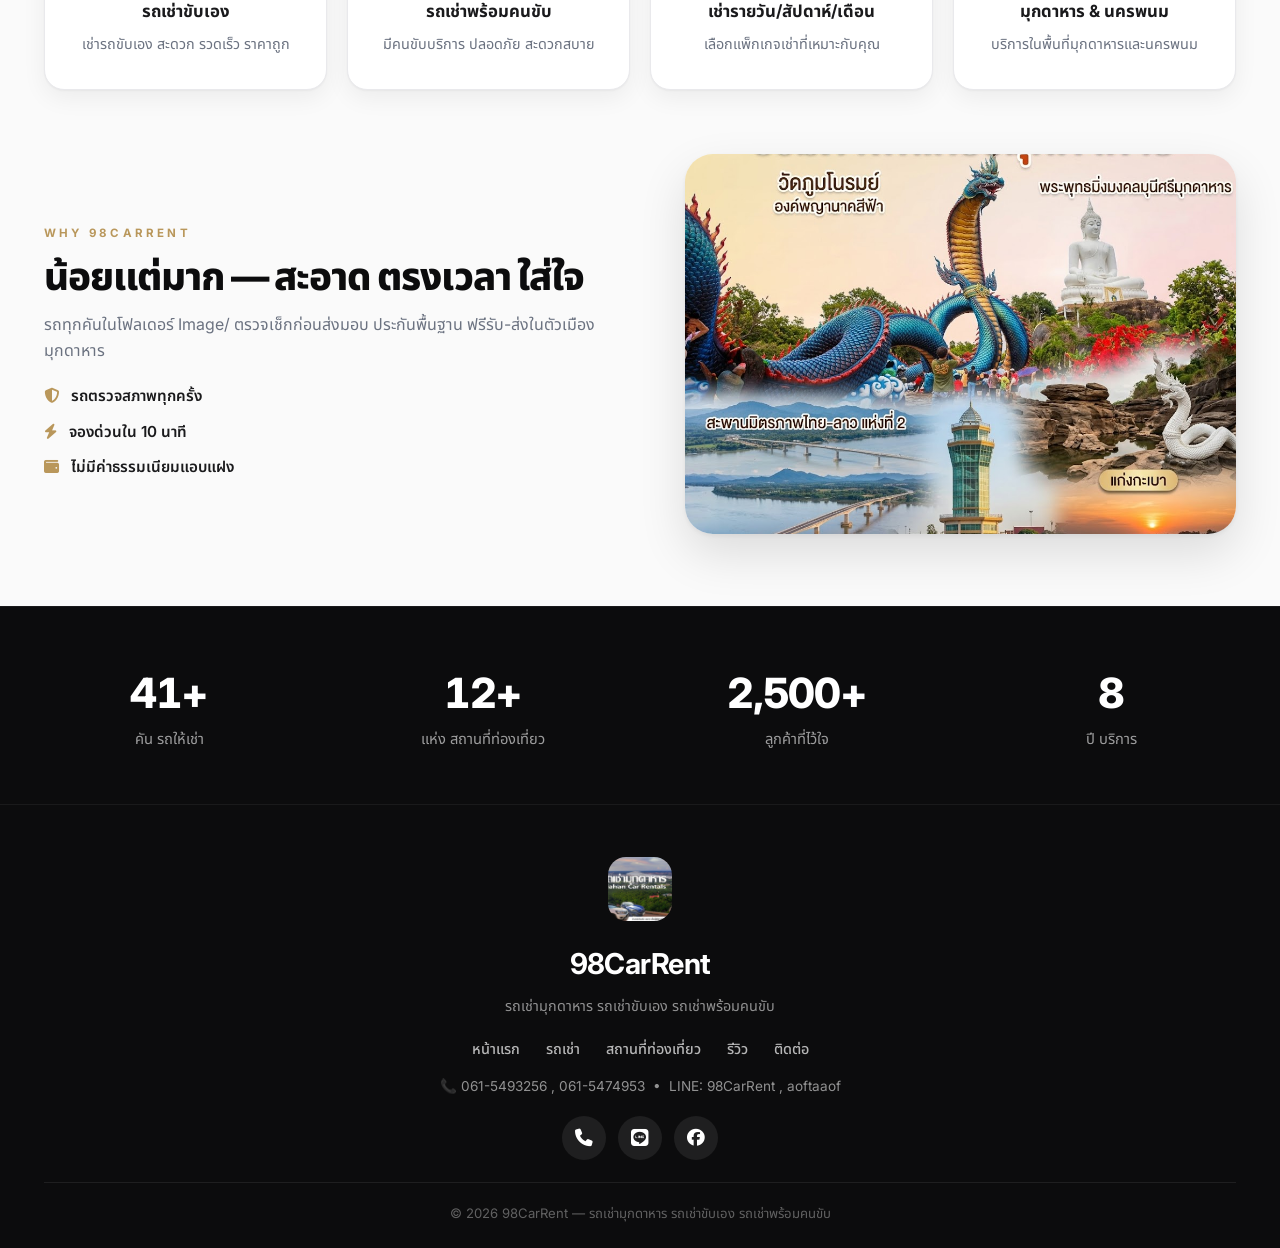
==== commit 091cdbbf: "Remove starting-price subtitle from homepage" ====
--- a/index.html
+++ b/index.html
@@ -107,7 +107,6 @@
                 <div class="lux-head reveal">
                     <span class="eyebrow" data-i18n="rate_eyebrow">SIMPLE PRICING</span>
                     <h3 data-i18n="rate_title">แพ็กเกจเรียบง่าย โปร่งใส</h3>
-                    <p data-i18n="rate_sub">เริ่มต้นเพียง ฿600/วัน — ยิ่งเช่ายาว ยิ่งคุ้ม</p>
                 </div>
                 <div class="rate-grid">
                     <div class="rate-card reveal">
